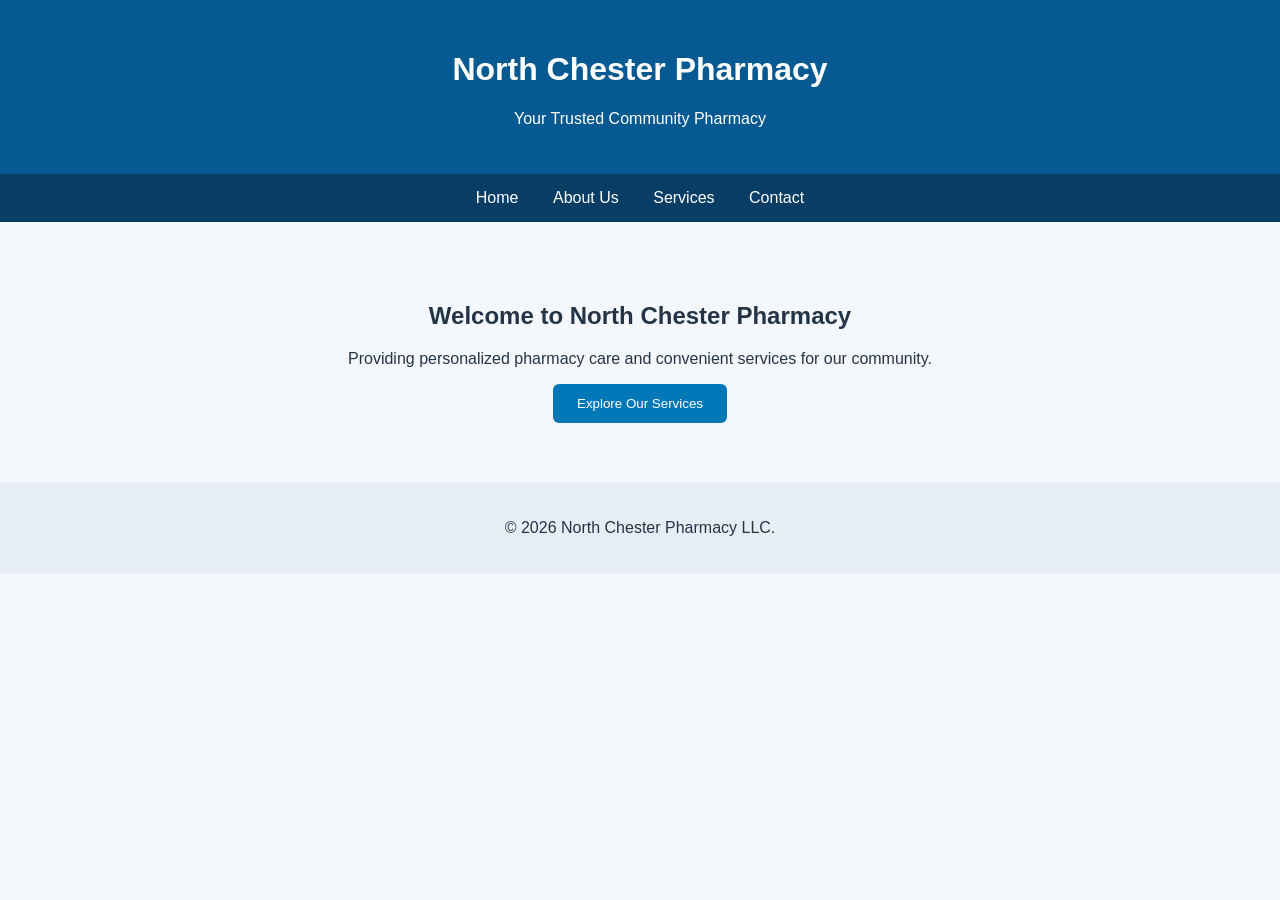
==== index.html @ 71012e77 "Initial website set up for North Chester Pharmacy LLC" ====
<!DOCTYPE html>
<html lang="en">
<head>
    <meta charset="UTF-8">
    <meta name="viewport" content="width=device-width, initial-scale=1.0">
    <title>North Chester Pharmacy LLC</title>
    <link rel="stylesheet" href="css/style.css">
</head>
<body>

    <header>
        <h1>North Chester Pharmacy</h1>
        <p>Your Trusted Community Pharmacy</p>
    </header>

    <nav>
        <a href="index.html">Home</a>
        <a href="about.html">About Us</a>
        <a href="services.html">Services</a>
        <a href="contact.html">Contact</a>
    </nav>

    <main>
        <h2>Welcome to North Chester Pharmacy</h2>
        <p>
            Providing personalized pharmacy care
            and convenient services for our community.
        </p>

        <button id="learnMoreBtn">Explore Our Services</button>
    </main>

    <footer>
        <p>&copy; 2026 North Chester Pharmacy LLC.</p>
    </footer>

    <script src="js/script.js"></script>
</body>
</html>
---- css/style.css ----
body {
    margin: 0;
    font-family: Arial, sans-serif;
    background-color: #f4f8fc;
    color: #243447;
}

header {
    background-color: #075a91;
    color: white;
    padding: 30px;
    text-align: center;
}

nav {
    background-color: #083d66;
    padding: 15px;
    text-align: center;
}

nav a {
    color: white;
    margin: 0 15px;
    text-decoration: none;
}

main {
    padding: 60px 20px;
    text-align: center;
}

button {
    padding: 12px 24px;
    background-color: #0077b6;
    color: white;
    border: none;
    border-radius: 6px;
    cursor: pointer;
}

footer {
    text-align: center;
    padding: 20px;
    background-color: #e6eef5;
}
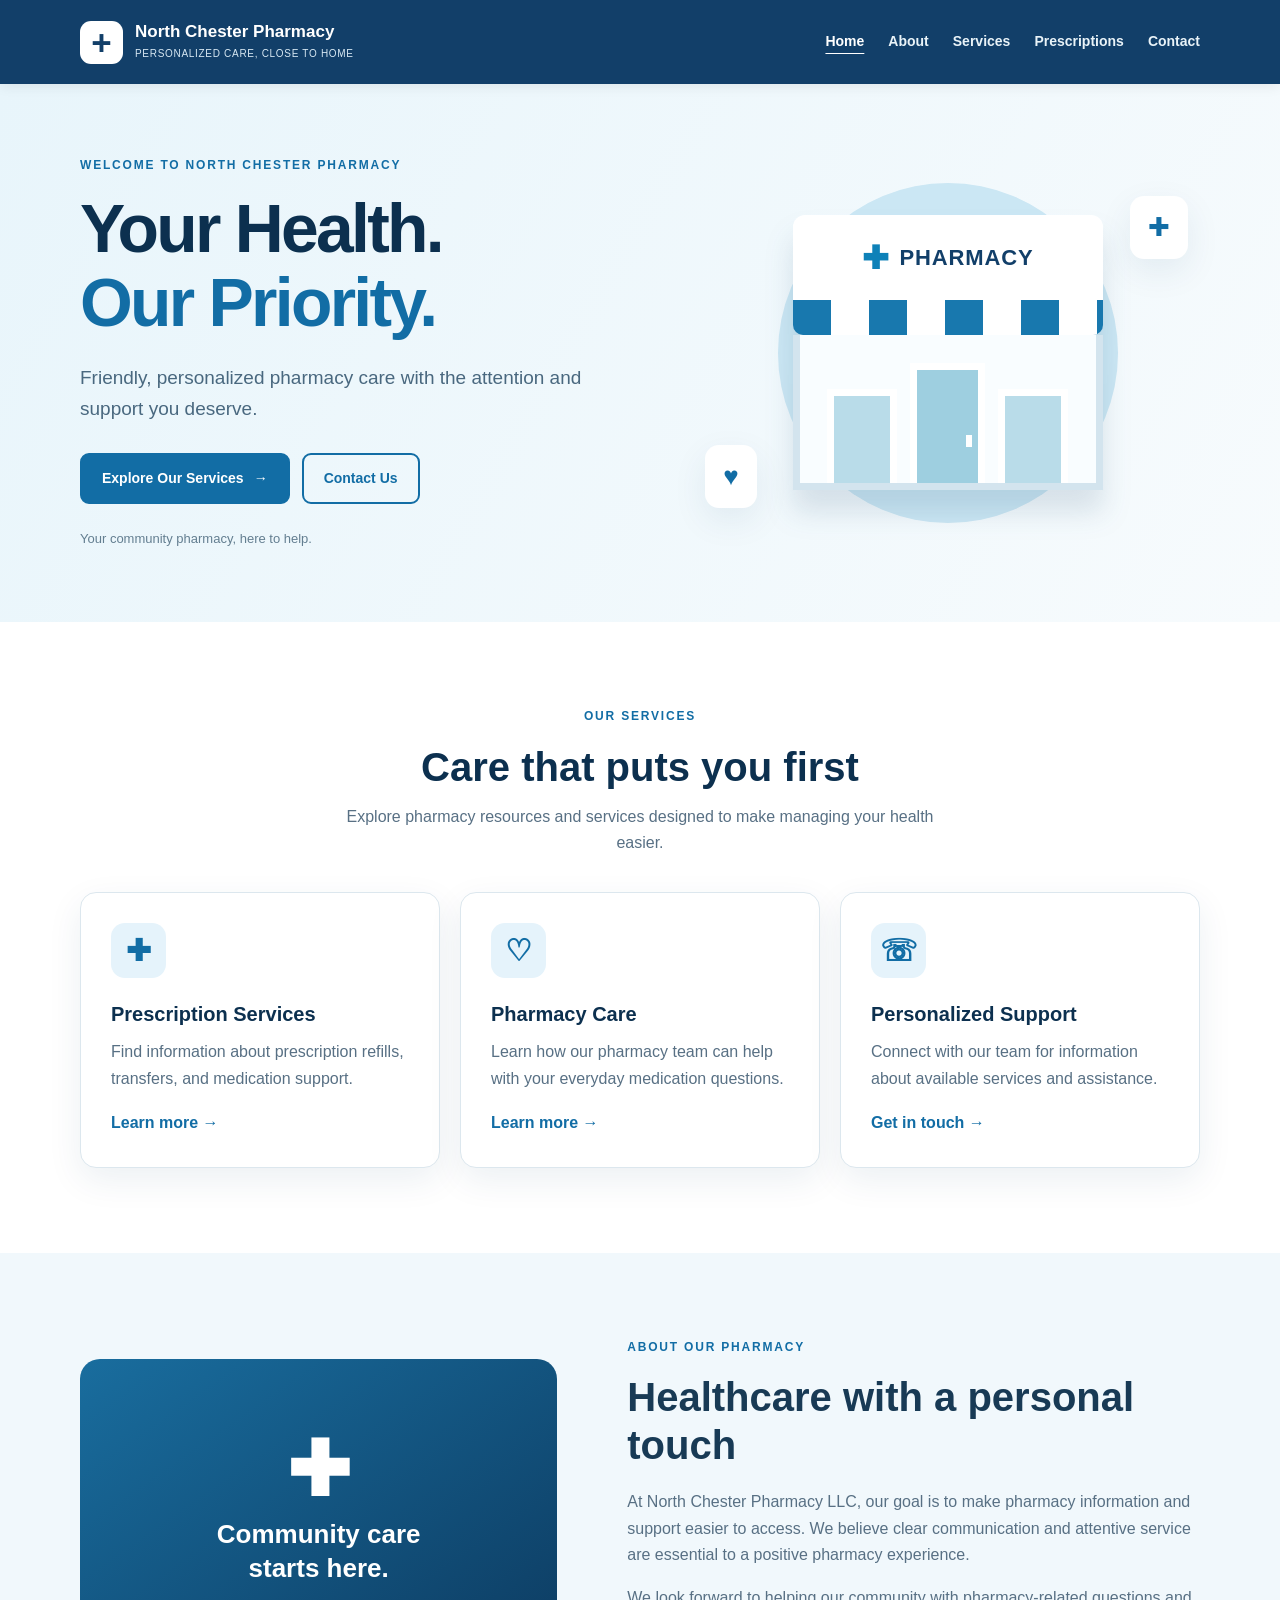
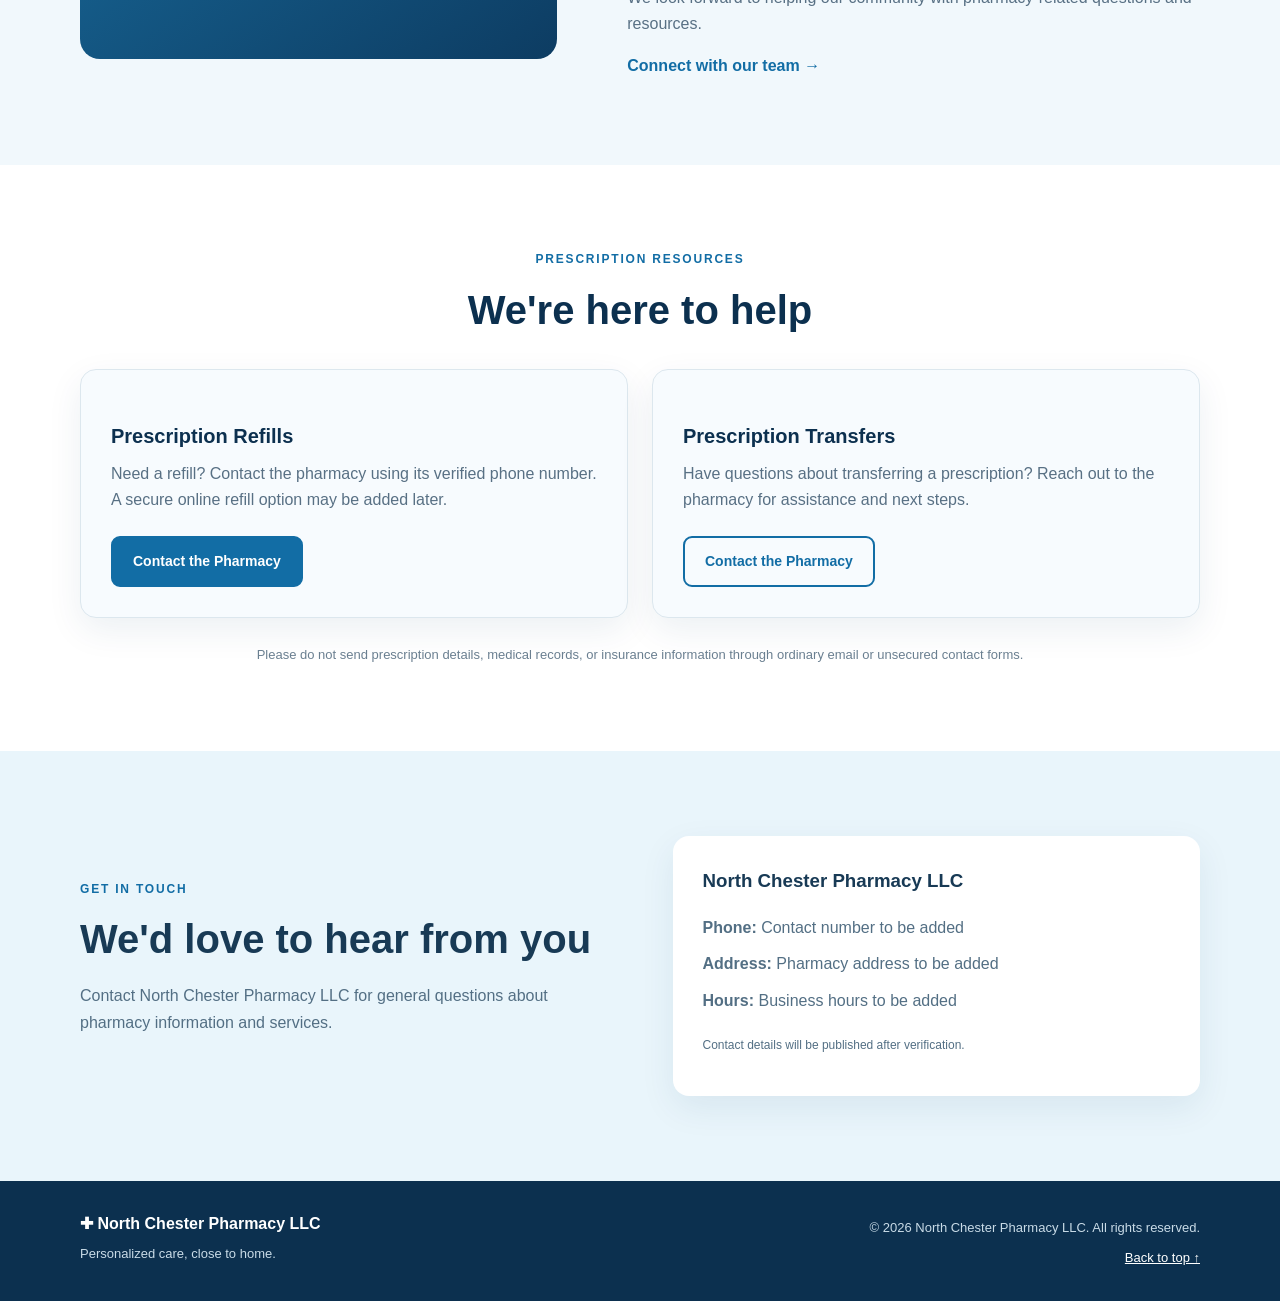
==== commit 980b75fb: "Add About Us page" ====
--- a/index.html
+++ b/index.html
@@ -1,40 +1,100 @@
-
-<!DOCTYPE html>
+<!doctype html>
 <html lang="en">
 <head>
-    <meta charset="UTF-8">
-    <meta name="viewport" content="width=device-width, initial-scale=1.0">
-    <title>North Chester Pharmacy LLC</title>
-    <link rel="stylesheet" href="css/style.css">
+  <meta charset="UTF-8">
+  <meta name="viewport" content="width=device-width, initial-scale=1">
+  <meta name="description" content="Learn about North Chester Pharmacy LLC, pharmacy services, prescription resources, and how to contact our team.">
+  <meta name="theme-color" content="#123f69">
+  <title>North Chester Pharmacy LLC | Community Pharmacy</title>
+  <link rel="stylesheet" href="css/style.css">
+  <script src="js/script.js" defer></script>
 </head>
 <body>
+  <a class="skip-link" href="#main">Skip to main content</a>
+  <header class="site-header">
+    <div class="container header-inner">
+      <a class="brand" href="index.html" aria-label="North Chester Pharmacy home">
+        <span class="brand-mark" aria-hidden="true">+</span>
+        <span><strong>North Chester Pharmacy</strong><small>Personalized care, close to home</small></span>
+      </a>
+      <button class="menu-toggle" type="button" aria-expanded="false" aria-controls="primary-nav" aria-label="Open navigation menu">
+        <span></span><span></span><span></span>
+      </button>
+      <nav class="primary-nav" id="primary-nav" aria-label="Main navigation">
+        <a class="active" aria-current="page" href="index.html">Home</a>
+        <a href="#about">About</a>
+        <a href="#services">Services</a>
+        <a href="#prescriptions">Prescriptions</a>
+        <a href="#contact">Contact</a>
+      </nav>
+    </div>
+  </header>
 
-    <header>
-        <h1>North Chester Pharmacy</h1>
-        <p>Your Trusted Community Pharmacy</p>
-    </header>
+  <main id="main">
+    <section class="hero">
+      <div class="container hero-grid">
+        <div>
+          <p class="eyebrow">WELCOME TO NORTH CHESTER PHARMACY</p>
+          <h1>Your Health.<br><span>Our Priority.</span></h1>
+          <p class="lead">Friendly, personalized pharmacy care with the attention and support you deserve.</p>
+          <div class="actions">
+            <a class="button button-primary" href="#services">Explore Our Services <span aria-hidden="true">→</span></a>
+            <a class="button button-outline" href="#contact">Contact Us</a>
+          </div>
+          <p class="hero-note">Your community pharmacy, here to help.</p>
+        </div>
+        <div class="hero-art" role="img" aria-label="Illustration of a pharmacy storefront with a medical cross">
+          <div class="art-circle"></div>
+          <div class="store">
+            <div class="store-sign"><span aria-hidden="true">✚</span> PHARMACY</div>
+            <div class="store-awning"></div>
+            <div class="store-front"><div class="store-window"></div><div class="store-door"><span class="door-handle"></span></div><div class="store-window"></div></div>
+          </div>
+          <span class="art-pill pill-one" aria-hidden="true">✚</span>
+          <span class="art-pill pill-two" aria-hidden="true">♥</span>
+        </div>
+      </div>
+    </section>
 
-    <nav>
-        <a href="index.html">Home</a>
-        <a href="about.html">About Us</a>
-        <a href="services.html">Services</a>
-        <a href="contact.html">Contact</a>
-    </nav>
+    <section class="section" id="services">
+      <div class="container">
+        <p class="eyebrow center">OUR SERVICES</p>
+        <h2 class="section-heading">Care that puts you first</h2>
+        <p class="section-intro">Explore pharmacy resources and services designed to make managing your health easier.</p>
+        <div class="cards">
+          <article class="service-card"><span class="card-icon" aria-hidden="true">✚</span><h3>Prescription Services</h3><p>Find information about prescription refills, transfers, and medication support.</p><a href="#prescriptions">Learn more <span aria-hidden="true">→</span></a></article>
+          <article class="service-card"><span class="card-icon" aria-hidden="true">♡</span><h3>Pharmacy Care</h3><p>Learn how our pharmacy team can help with your everyday medication questions.</p><a href="#about">Learn more <span aria-hidden="true">→</span></a></article>
+          <article class="service-card"><span class="card-icon" aria-hidden="true">☏</span><h3>Personalized Support</h3><p>Connect with our team for information about available services and assistance.</p><a href="#contact">Get in touch <span aria-hidden="true">→</span></a></article>
+        </div>
+      </div>
+    </section>
 
-    <main>
-        <h2>Welcome to North Chester Pharmacy</h2>
-        <p>
-            Providing personalized pharmacy care
-            and convenient services for our community.
-        </p>
+    <section class="section section-soft" id="about">
+      <div class="container split">
+        <div class="about-graphic" aria-hidden="true"><span>✚</span><div>Community care<br>starts here.</div></div>
+        <div><p class="eyebrow">ABOUT OUR PHARMACY</p><h2>Healthcare with a personal touch</h2><p>At North Chester Pharmacy LLC, our goal is to make pharmacy information and support easier to access. We believe clear communication and attentive service are essential to a positive pharmacy experience.</p><p>We look forward to helping our community with pharmacy-related questions and resources.</p><a class="text-link" href="#contact">Connect with our team →</a></div>
+      </div>
+    </section>
 
-        <button id="learnMoreBtn">Explore Our Services</button>
-    </main>
+    <section class="section" id="prescriptions">
+      <div class="container">
+        <p class="eyebrow center">PRESCRIPTION RESOURCES</p><h2 class="section-heading">We're here to help</h2>
+        <div class="resource-grid">
+          <article class="resource-card"><h3>Prescription Refills</h3><p>Need a refill? Contact the pharmacy using its verified phone number. A secure online refill option may be added later.</p><a class="button button-primary" href="#contact">Contact the Pharmacy</a></article>
+          <article class="resource-card"><h3>Prescription Transfers</h3><p>Have questions about transferring a prescription? Reach out to the pharmacy for assistance and next steps.</p><a class="button button-outline" href="#contact">Contact the Pharmacy</a></article>
+        </div>
+        <p class="privacy-note">Please do not send prescription details, medical records, or insurance information through ordinary email or unsecured contact forms.</p>
+      </div>
+    </section>
 
-    <footer>
-        <p>&copy; 2026 North Chester Pharmacy LLC.</p>
-    </footer>
+    <section class="section section-contact" id="contact">
+      <div class="container contact-grid">
+        <div><p class="eyebrow">GET IN TOUCH</p><h2>We'd love to hear from you</h2><p>Contact North Chester Pharmacy LLC for general questions about pharmacy information and services.</p></div>
+        <div class="contact-panel"><h3>North Chester Pharmacy LLC</h3><p><strong>Phone:</strong> Contact number to be added</p><p><strong>Address:</strong> Pharmacy address to be added</p><p><strong>Hours:</strong> Business hours to be added</p><p class="contact-note">Contact details will be published after verification.</p></div>
+      </div>
+    </section>
+  </main>
 
-    <script src="js/script.js"></script>
+  <footer class="site-footer"><div class="container footer-inner"><div><strong>✚ North Chester Pharmacy LLC</strong><p>Personalized care, close to home.</p></div><div><p>© <span id="year">2026</span> North Chester Pharmacy LLC. All rights reserved.</p><a href="#main">Back to top ↑</a></div></div></footer>
 </body>
 </html>
--- a/css/style.css
+++ b/css/style.css
@@ -1,46 +1,47 @@
+:root{--navy:#123f69;--navy-dark:#0c304f;--blue:#126da5;--sky:#eaf5fb;--ink:#183a55;--muted:#587084;--white:#fff;--line:#dce7ee;--shadow:0 12px 35px rgba(19,63,105,.08)}
+*{box-sizing:border-box}html{scroll-behavior:smooth;scroll-padding-top:90px}body{margin:0;font-family:Arial,Helvetica,sans-serif;color:var(--ink);line-height:1.65;background:#fff}a{color:inherit}button{font:inherit}a:focus-visible,button:focus-visible{outline:3px solid #e8a52a;outline-offset:4px}.container{width:min(1120px,calc(100% - 40px));margin:auto}.skip-link{position:absolute;left:12px;top:-70px;background:#fff;color:#123f69;padding:10px;z-index:100}.skip-link:focus{top:10px}.site-header{background:var(--navy);color:#fff;position:sticky;top:0;z-index:20;box-shadow:0 3px 12px #0001}.header-inner{display:flex;align-items:center;justify-content:space-between;min-height:84px;gap:22px}.brand{display:flex;gap:12px;align-items:center;text-decoration:none}.brand-mark{display:grid;place-items:center;width:43px;height:43px;background:#fff;color:var(--navy);border-radius:11px;font-size:35px;font-weight:bold;line-height:1}.brand strong{display:block;font-size:17px;line-height:1.25}.brand small{display:block;font-size:10px;letter-spacing:.07em;color:#d7e8f3;text-transform:uppercase;margin-top:4px}.primary-nav{display:flex;align-items:center;gap:24px}.primary-nav a{font-size:14px;text-decoration:none;color:#e9f3f8;font-weight:600}.primary-nav a:hover,.primary-nav a.active{color:#fff;text-decoration:underline;text-underline-offset:7px}.menu-toggle{display:none}.hero{background:linear-gradient(120deg,#e8f5fb,#f7fbfd);overflow:hidden}.hero-grid{min-height:510px;display:grid;grid-template-columns:1.1fr 1fr;gap:60px;align-items:center;padding:72px 0}.eyebrow{font-size:12px;letter-spacing:.15em;color:var(--blue);font-weight:800;margin:0 0 16px}.hero h1{font-size:clamp(42px,5.3vw,70px);line-height:1.09;letter-spacing:-.04em;margin:0 0 22px;color:var(--navy-dark)}.hero h1 span{color:var(--blue)}.lead{font-size:19px;max-width:510px;color:#49687f;margin:0 0 29px}.actions{display:flex;flex-wrap:wrap;gap:12px}.button{display:inline-flex;justify-content:center;align-items:center;gap:10px;border-radius:9px;padding:12px 20px;text-decoration:none;font-weight:700;font-size:14px;transition:transform .2s,background .2s;border:2px solid var(--blue)}.button:hover{transform:translateY(-2px)}.button-primary{background:var(--blue);color:#fff}.button-primary:hover{background:#075681}.button-outline{background:transparent;color:var(--blue)}.button-outline:hover{background:#e5f1f9}.hero-note{font-size:13px;color:#637e90;margin:24px 0 0}.hero-art{height:350px;position:relative;display:grid;place-items:center}.art-circle{position:absolute;width:340px;height:340px;border-radius:50%;background:#cbe7f4}.store{position:relative;width:310px;filter:drop-shadow(0 22px 14px #15466b22);z-index:1}.store-sign{height:85px;border-radius:12px 12px 0 0;background:#fff;display:flex;justify-content:center;align-items:center;gap:10px;color:var(--navy);font-size:22px;font-weight:800;letter-spacing:.04em}.store-sign span{color:#0e81b8;font-size:32px}.store-awning{height:35px;background:repeating-linear-gradient(90deg,#1878ae 0 38px,#fff 38px 76px);border-radius:0 0 10px 10px}.store-front{height:155px;background:#f9fdff;display:flex;align-items:end;justify-content:space-evenly;padding:20px 14px 0;border:7px solid #d3e4ee;border-top:0}.store-window{width:70px;height:94px;background:#b9dce9;border:7px solid #fff;border-bottom:0}.store-door{width:75px;height:120px;background:#9ecfe0;border:7px solid #fff;border-bottom:0;position:relative}.door-handle{position:absolute;right:6px;top:65px;width:6px;height:12px;background:#fff}.art-pill{position:absolute;z-index:2;background:#fff;border-radius:14px;padding:10px 18px;box-shadow:var(--shadow);color:var(--blue);font-size:26px}.pill-one{top:18px;right:12px}.pill-two{bottom:20px;left:10px}.section{padding:85px 0}.center{text-align:center}.section-heading{text-align:center;font-size:clamp(29px,4vw,40px);line-height:1.2;margin:0 0 13px;color:var(--navy-dark)}.section-intro{max-width:610px;text-align:center;margin:0 auto 36px;color:var(--muted)}.cards{display:grid;grid-template-columns:repeat(3,1fr);gap:20px}.service-card,.resource-card{border:1px solid var(--line);border-radius:16px;padding:30px;background:#fff;box-shadow:var(--shadow)}.card-icon{display:grid;place-items:center;width:55px;height:55px;border-radius:14px;background:#e5f3fb;color:var(--blue);font-size:30px;font-weight:700}.service-card h3,.resource-card h3{margin:20px 0 8px;font-size:20px;color:var(--navy-dark)}.service-card p,.resource-card p{color:var(--muted);margin:0 0 18px}.service-card a,.text-link{color:var(--blue);font-weight:700;text-decoration:none}.service-card a:hover,.text-link:hover{text-decoration:underline}.section-soft{background:#f1f8fc}.split{display:grid;grid-template-columns:1fr 1.2fr;gap:70px;align-items:center}.split h2,.section-contact h2{font-size:clamp(29px,4vw,40px);line-height:1.2;margin:0 0 20px}.split p:not(.eyebrow){color:var(--muted)}.about-graphic{min-height:300px;background:linear-gradient(145deg,#196d9e,#0d3c62);border-radius:20px;color:#fff;display:flex;flex-direction:column;align-items:center;justify-content:center;text-align:center;gap:10px;font-size:26px;font-weight:700;line-height:1.3}.about-graphic span{font-size:76px;line-height:1}.resource-grid{display:grid;grid-template-columns:1fr 1fr;gap:24px;margin-top:35px}.resource-card{background:#f7fbfe}.resource-card .button{margin-top:5px}.privacy-note{text-align:center;color:#6a7f90;font-size:13px;margin:26px auto 0;max-width:780px}.section-contact{background:#e9f5fb}.contact-grid{display:grid;grid-template-columns:1fr 1fr;gap:65px;align-items:center}.section-contact p:not(.eyebrow){color:#536f84}.contact-panel{background:#fff;border-radius:16px;padding:30px;box-shadow:var(--shadow)}.contact-panel h3{margin:0 0 18px}.contact-panel p{margin:10px 0}.contact-panel .contact-note{font-size:12px;margin-top:22px}.site-footer{background:var(--navy-dark);color:#fff;padding:30px 0}.footer-inner{display:flex;justify-content:space-between;gap:20px}.footer-inner p{font-size:13px;color:#c9dbe7;margin:6px 0}.footer-inner a{color:#fff;font-size:13px}.footer-inner>div:last-child{text-align:right}
+@media(max-width:800px){.header-inner{min-height:74px}.menu-toggle{display:flex;width:42px;height:42px;border:1px solid #8baabd;background:transparent;border-radius:8px;flex-direction:column;justify-content:center;align-items:center;gap:5px;cursor:pointer}.menu-toggle span{width:20px;height:2px;background:#fff}.primary-nav{display:none;position:absolute;top:74px;left:0;right:0;background:var(--navy);padding:18px 22px 25px;flex-direction:column;align-items:stretch;gap:15px;border-top:1px solid #ffffff30}.primary-nav.open{display:flex}.hero-grid{grid-template-columns:1fr;gap:18px;padding:60px 0 35px}.hero-art{height:315px}.cards{grid-template-columns:1fr}.split,.contact-grid{grid-template-columns:1fr;gap:30px}.resource-grid{grid-template-columns:1fr}.section{padding:65px 0}}@media(max-width:480px){.container{width:min(100% - 30px,1120px)}.brand strong{font-size:14px}.brand small{font-size:8px}.brand-mark{width:37px;height:37px;font-size:28px}.hero h1{font-size:43px}.lead{font-size:17px}.actions .button{width:100%}.hero-art{transform:scale(.85);margin:-15px 0}.footer-inner{flex-direction:column}.footer-inner>div:last-child{text-align:left}.service-card,.resource-card{padding:24px}}@media(prefers-reduced-motion:reduce){html{scroll-behavior:auto}.button{transition:none}}
 
-body {
-    margin: 0;
-    font-family: Arial, sans-serif;
-    background-color: #f4f8fc;
-    color: #243447;
-}
 
-header {
-    background-color: #075a91;
+/* About Us Page */
+
+.about-hero {
+    background: linear-gradient(135deg, #123f69, #1679b4);
     color: white;
-    padding: 30px;
+    padding: 80px 20px;
     text-align: center;
 }
 
-nav {
-    background-color: #083d66;
-    padding: 15px;
-    text-align: center;
+.about-hero h1 {
+    font-size: clamp(2rem, 5vw, 3rem);
+    margin-bottom: 20px;
 }
 
-nav a {
-    color: white;
-    margin: 0 15px;
-    text-decoration: none;
+.about-hero p {
+    font-size: 1.1rem;
+    max-width: 650px;
+    margin: 0 auto;
+    line-height: 1.7;
 }
 
-main {
-    padding: 60px 20px;
-    text-align: center;
+.about-content {
+    padding: 70px 20px;
+    background-color: #ffffff;
 }
 
-button {
-    padding: 12px 24px;
-    background-color: #0077b6;
-    color: white;
-    border: none;
-    border-radius: 6px;
-    cursor: pointer;
+.about-content .container {
+    max-width: 1000px;
+    margin: 0 auto;
 }
 
-footer {
-    text-align: center;
-    padding: 20px;
-    background-color: #e6eef5;
+.about-content h2 {
+    color: #123f69;
+    margin-top: 35px;
+    margin-bottom: 15px;
 }
+
+.about-content p {
+    color: #44576a;
+    line-height: 1.8;
+    margin-bottom: 25px;
+}
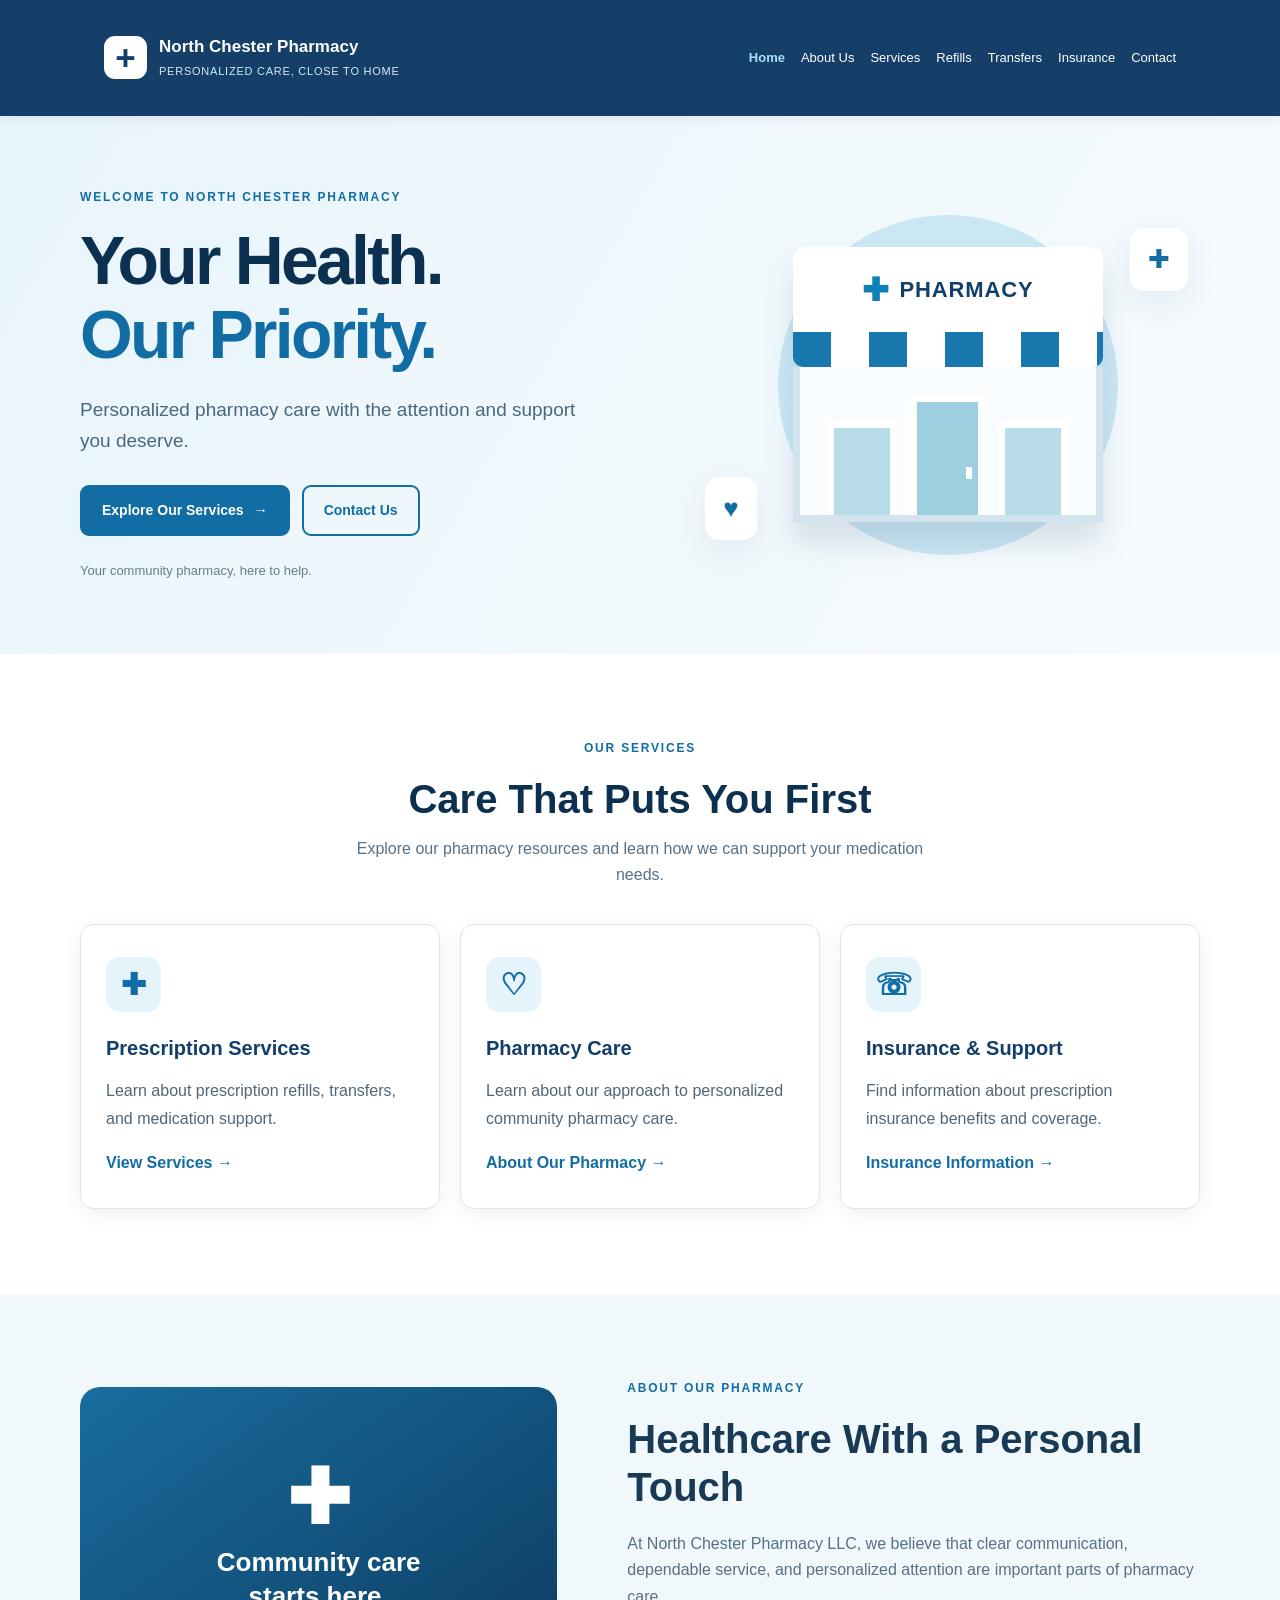
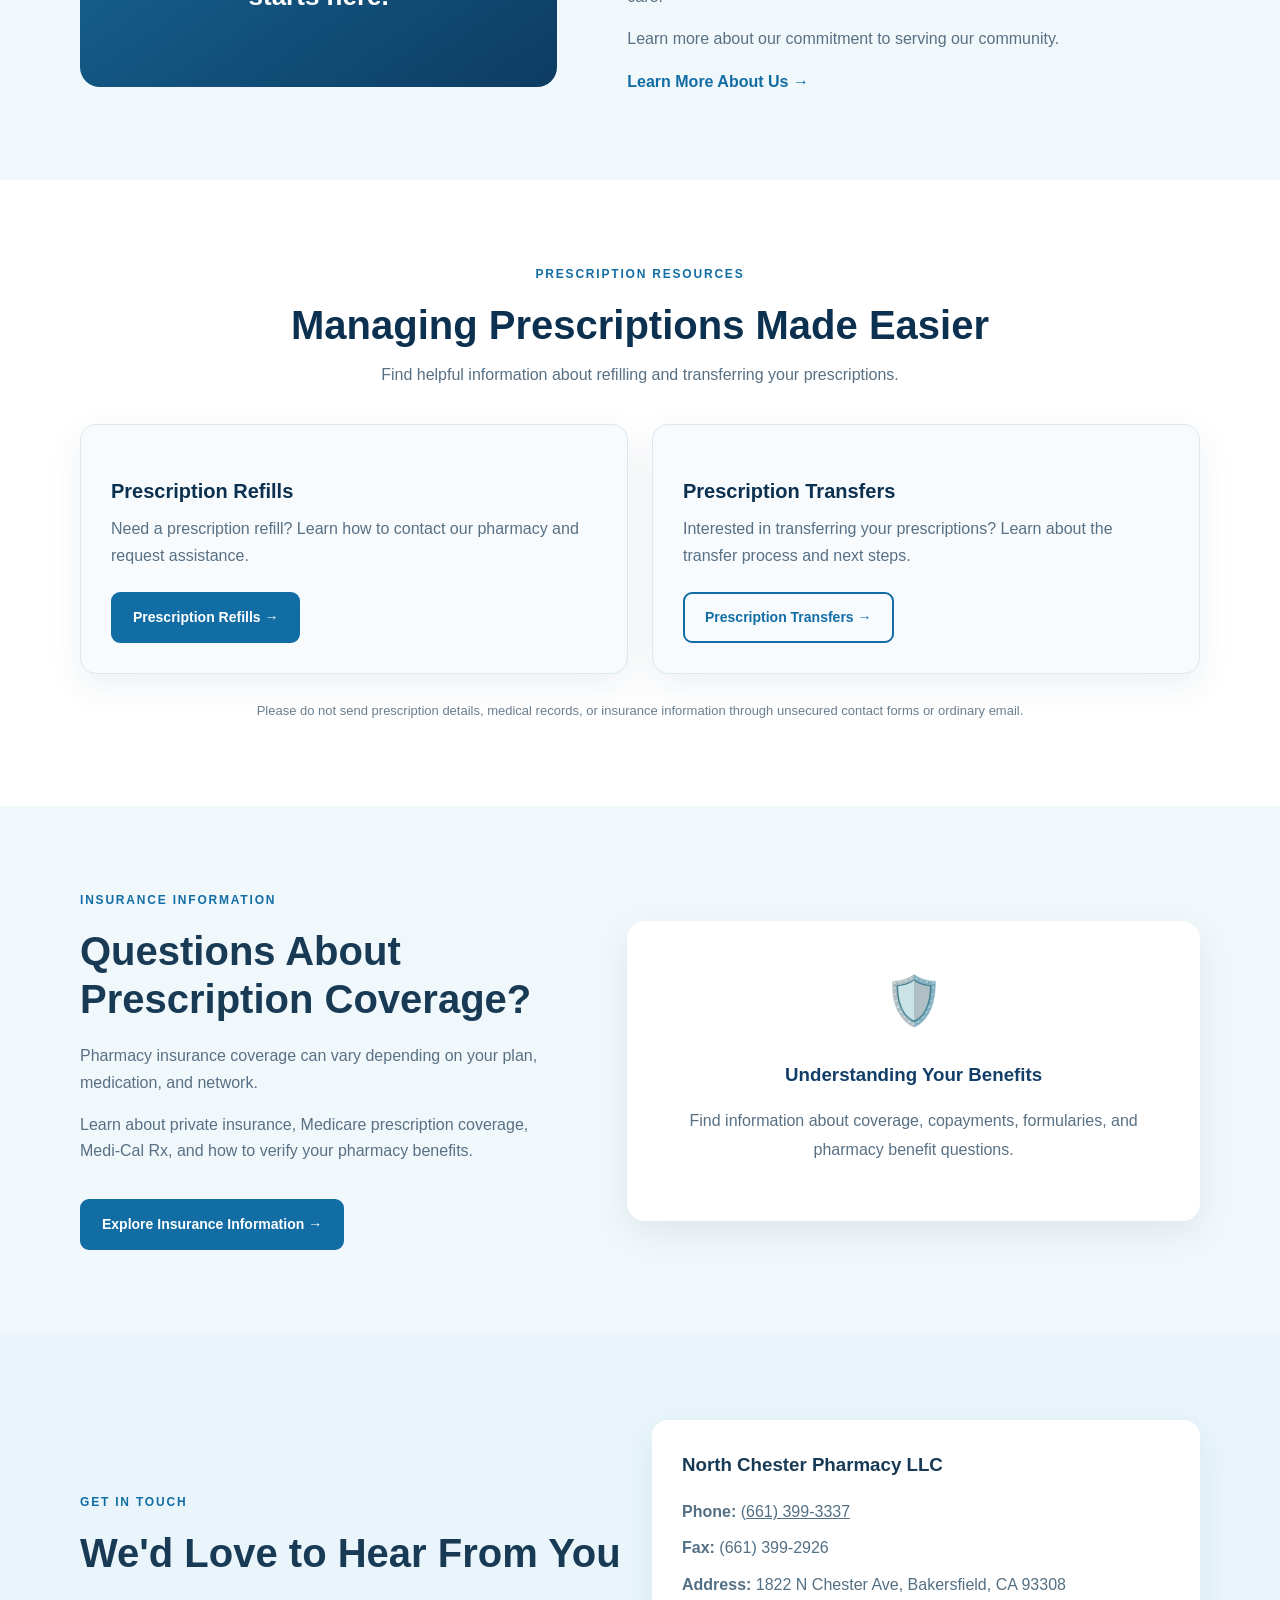
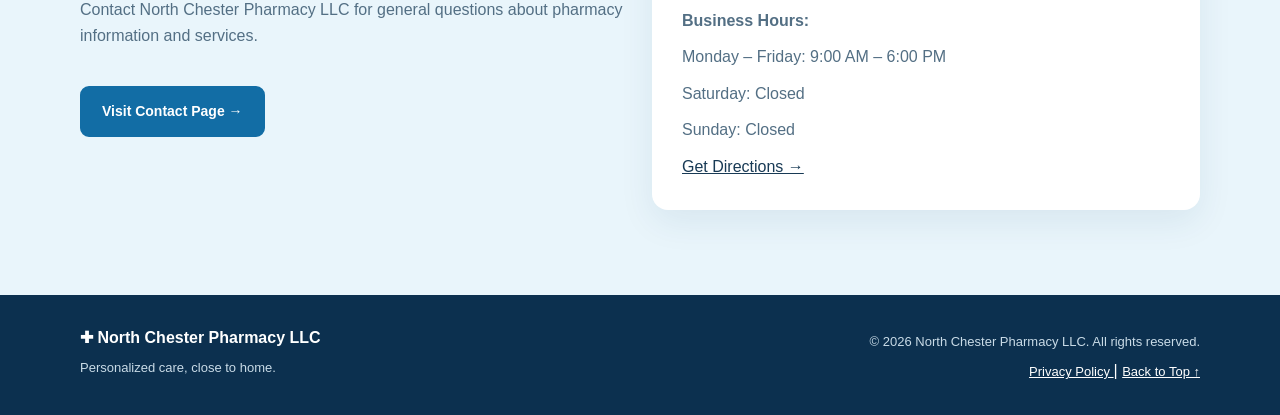
==== commit 50791f86: "Update all pharmacy website pages with consistent design" ====
--- a/index.html
+++ b/index.html
@@ -1,100 +1,531 @@
-<!doctype html>
+
+<!DOCTYPE html>
 <html lang="en">
+
 <head>
-  <meta charset="UTF-8">
-  <meta name="viewport" content="width=device-width, initial-scale=1">
-  <meta name="description" content="Learn about North Chester Pharmacy LLC, pharmacy services, prescription resources, and how to contact our team.">
-  <meta name="theme-color" content="#123f69">
-  <title>North Chester Pharmacy LLC | Community Pharmacy</title>
-  <link rel="stylesheet" href="css/style.css">
-  <script src="js/script.js" defer></script>
+    <meta charset="UTF-8">
+
+    <meta name="viewport"
+          content="width=device-width, initial-scale=1.0">
+
+    <meta name="description"
+          content="North Chester Pharmacy LLC in Bakersfield, California provides personalized community pharmacy care, prescription resources, and medication support.">
+
+    <meta name="theme-color" content="#123f69">
+
+    <title>North Chester Pharmacy LLC | Community Pharmacy</title>
+
+    <link rel="stylesheet" href="css/style.css">
+
+    <script src="js/script.js" defer></script>
 </head>
+
 <body>
-  <a class="skip-link" href="#main">Skip to main content</a>
-  <header class="site-header">
-    <div class="container header-inner">
-      <a class="brand" href="index.html" aria-label="North Chester Pharmacy home">
-        <span class="brand-mark" aria-hidden="true">+</span>
-        <span><strong>North Chester Pharmacy</strong><small>Personalized care, close to home</small></span>
-      </a>
-      <button class="menu-toggle" type="button" aria-expanded="false" aria-controls="primary-nav" aria-label="Open navigation menu">
-        <span></span><span></span><span></span>
-      </button>
-      <nav class="primary-nav" id="primary-nav" aria-label="Main navigation">
-        <a class="active" aria-current="page" href="index.html">Home</a>
-        <a href="#about">About</a>
-        <a href="#services">Services</a>
-        <a href="#prescriptions">Prescriptions</a>
-        <a href="#contact">Contact</a>
-      </nav>
-    </div>
-  </header>
-
-  <main id="main">
-    <section class="hero">
-      <div class="container hero-grid">
-        <div>
-          <p class="eyebrow">WELCOME TO NORTH CHESTER PHARMACY</p>
-          <h1>Your Health.<br><span>Our Priority.</span></h1>
-          <p class="lead">Friendly, personalized pharmacy care with the attention and support you deserve.</p>
-          <div class="actions">
-            <a class="button button-primary" href="#services">Explore Our Services <span aria-hidden="true">→</span></a>
-            <a class="button button-outline" href="#contact">Contact Us</a>
-          </div>
-          <p class="hero-note">Your community pharmacy, here to help.</p>
+
+    <a class="skip-link" href="#main">
+        Skip to main content
+    </a>
+
+    <!-- HEADER -->
+    <header class="site-header">
+        <div class="container header-inner">
+
+            <a class="brand"
+               href="index.html"
+               aria-label="North Chester Pharmacy home">
+
+                <span class="brand-mark"
+                      aria-hidden="true">+</span>
+
+                <span>
+                    <strong>North Chester Pharmacy</strong>
+                    <small>Personalized care, close to home</small>
+                </span>
+
+            </a>
+
+            <button class="menu-toggle"
+                    type="button"
+                    aria-expanded="false"
+                    aria-controls="primary-nav"
+                    aria-label="Open navigation menu">
+
+                <span></span>
+                <span></span>
+                <span></span>
+
+            </button>
+
+            <nav class="main-nav"
+                 id="primary-nav"
+                 aria-label="Main navigation">
+
+                <a href="index.html" aria-current="page">Home</a>
+                <a href="about.html">About Us</a>
+                <a href="services.html">Services</a>
+                <a href="refills.html">Refills</a>
+                <a href="transfers.html">Transfers</a>
+                <a href="insurance.html">Insurance</a>
+                <a href="contact.html">Contact</a>
+
+            </nav>
+
         </div>
-        <div class="hero-art" role="img" aria-label="Illustration of a pharmacy storefront with a medical cross">
-          <div class="art-circle"></div>
-          <div class="store">
-            <div class="store-sign"><span aria-hidden="true">✚</span> PHARMACY</div>
-            <div class="store-awning"></div>
-            <div class="store-front"><div class="store-window"></div><div class="store-door"><span class="door-handle"></span></div><div class="store-window"></div></div>
-          </div>
-          <span class="art-pill pill-one" aria-hidden="true">✚</span>
-          <span class="art-pill pill-two" aria-hidden="true">♥</span>
+    </header>
+
+    <!-- MAIN CONTENT -->
+    <main id="main">
+
+        <!-- HERO SECTION -->
+        <section class="hero">
+            <div class="container hero-grid">
+
+                <div>
+
+                    <p class="eyebrow">
+                        WELCOME TO NORTH CHESTER PHARMACY
+                    </p>
+
+                    <h1>
+                        Your Health.<br>
+                        <span>Our Priority.</span>
+                    </h1>
+
+                    <p class="lead">
+                        Personalized pharmacy care with the
+                        attention and support you deserve.
+                    </p>
+
+                    <div class="actions">
+
+                        <a class="button button-primary"
+                           href="services.html">
+                            Explore Our Services
+                            <span aria-hidden="true">→</span>
+                        </a>
+
+                        <a class="button button-outline"
+                           href="contact.html">
+                            Contact Us
+                        </a>
+
+                    </div>
+
+                    <p class="hero-note">
+                        Your community pharmacy, here to help.
+                    </p>
+
+                </div>
+
+                <!-- PHARMACY STOREFRONT ILLUSTRATION -->
+                <div class="hero-art"
+                     role="img"
+                     aria-label="Illustration of a pharmacy storefront with a medical cross">
+
+                    <div class="art-circle"></div>
+
+                    <div class="store">
+
+                        <div class="store-sign">
+                            <span aria-hidden="true">✚</span>
+                            PHARMACY
+                        </div>
+
+                        <div class="store-awning"></div>
+
+                        <div class="store-front">
+
+                            <div class="store-window"></div>
+
+                            <div class="store-door">
+                                <span class="door-handle"></span>
+                            </div>
+
+                            <div class="store-window"></div>
+
+                        </div>
+                    </div>
+
+                    <span class="art-pill pill-one"
+                          aria-hidden="true">✚</span>
+
+                    <span class="art-pill pill-two"
+                          aria-hidden="true">♥</span>
+
+                </div>
+
+            </div>
+        </section>
+
+        <!-- SERVICES SECTION -->
+        <section class="section" id="services">
+            <div class="container">
+
+                <p class="eyebrow center">
+                    OUR SERVICES
+                </p>
+
+                <h2 class="section-heading">
+                    Care That Puts You First
+                </h2>
+
+                <p class="section-intro">
+                    Explore our pharmacy resources and learn
+                    how we can support your medication needs.
+                </p>
+
+                <div class="cards">
+
+                    <!-- PRESCRIPTION SERVICES -->
+                    <article class="service-card">
+
+                        <span class="card-icon"
+                              aria-hidden="true">✚</span>
+
+                        <h3>Prescription Services</h3>
+
+                        <p>
+                            Learn about prescription refills,
+                            transfers, and medication support.
+                        </p>
+
+                        <a href="services.html">
+                            View Services →
+                        </a>
+
+                    </article>
+
+                    <!-- PHARMACY CARE -->
+                    <article class="service-card">
+
+                        <span class="card-icon"
+                              aria-hidden="true">♡</span>
+
+                        <h3>Pharmacy Care</h3>
+
+                        <p>
+                            Learn about our approach to
+                            personalized community pharmacy care.
+                        </p>
+
+                        <a href="about.html">
+                            About Our Pharmacy →
+                        </a>
+
+                    </article>
+
+                    <!-- INSURANCE -->
+                    <article class="service-card">
+
+                        <span class="card-icon"
+                              aria-hidden="true">☏</span>
+
+                        <h3>Insurance &amp; Support</h3>
+
+                        <p>
+                            Find information about prescription
+                            insurance benefits and coverage.
+                        </p>
+
+                        <a href="insurance.html">
+                            Insurance Information →
+                        </a>
+
+                    </article>
+
+                </div>
+
+            </div>
+        </section>
+
+        <!-- ABOUT SECTION -->
+        <section class="section section-soft" id="about">
+            <div class="container split">
+
+                <div class="about-graphic"
+                     aria-hidden="true">
+
+                    <span>✚</span>
+
+                    <div>
+                        Community care<br>
+                        starts here.
+                    </div>
+
+                </div>
+
+                <div>
+
+                    <p class="eyebrow">
+                        ABOUT OUR PHARMACY
+                    </p>
+
+                    <h2>
+                        Healthcare With a Personal Touch
+                    </h2>
+
+                    <p>
+                        At North Chester Pharmacy LLC, we believe
+                        that clear communication, dependable
+                        service, and personalized attention
+                        are important parts of pharmacy care.
+                    </p>
+
+                    <p>
+                        Learn more about our commitment to
+                        serving our community.
+                    </p>
+
+                    <a class="text-link" href="about.html">
+                        Learn More About Us →
+                    </a>
+
+                </div>
+
+            </div>
+        </section>
+
+        <!-- PRESCRIPTION RESOURCES -->
+        <section class="section" id="prescriptions">
+            <div class="container">
+
+                <p class="eyebrow center">
+                    PRESCRIPTION RESOURCES
+                </p>
+
+                <h2 class="section-heading">
+                    Managing Prescriptions Made Easier
+                </h2>
+
+                <p class="section-intro">
+                    Find helpful information about refilling
+                    and transferring your prescriptions.
+                </p>
+
+                <div class="resource-grid">
+
+                    <!-- REFILLS -->
+                    <article class="resource-card">
+
+                        <h3>Prescription Refills</h3>
+
+                        <p>
+                            Need a prescription refill?
+                            Learn how to contact our pharmacy
+                            and request assistance.
+                        </p>
+
+                        <a class="button button-primary"
+                           href="refills.html">
+                            Prescription Refills →
+                        </a>
+
+                    </article>
+
+                    <!-- TRANSFERS -->
+                    <article class="resource-card">
+
+                        <h3>Prescription Transfers</h3>
+
+                        <p>
+                            Interested in transferring your
+                            prescriptions? Learn about the
+                            transfer process and next steps.
+                        </p>
+
+                        <a class="button button-outline"
+                           href="transfers.html">
+                            Prescription Transfers →
+                        </a>
+
+                    </article>
+
+                </div>
+
+                <p class="privacy-note">
+                    Please do not send prescription details,
+                    medical records, or insurance information
+                    through unsecured contact forms or
+                    ordinary email.
+                </p>
+
+            </div>
+        </section>
+
+        <!-- INSURANCE SECTION -->
+        <section class="section section-soft"
+                 id="insurance-highlight">
+
+            <div class="container split">
+
+                <div>
+
+                    <p class="eyebrow">
+                        INSURANCE INFORMATION
+                    </p>
+
+                    <h2>
+                        Questions About Prescription Coverage?
+                    </h2>
+
+                    <p>
+                        Pharmacy insurance coverage can vary
+                        depending on your plan, medication,
+                        and network.
+                    </p>
+
+                    <p>
+                        Learn about private insurance,
+                        Medicare prescription coverage,
+                        Medi-Cal Rx, and how to verify
+                        your pharmacy benefits.
+                    </p>
+
+                    <a class="button button-primary"
+                       href="insurance.html">
+                        Explore Insurance Information →
+                    </a>
+
+                </div>
+
+                <div class="insurance-home-card">
+
+                    <span class="insurance-home-icon"
+                          aria-hidden="true">🛡️</span>
+
+                    <h3>
+                        Understanding Your Benefits
+                    </h3>
+
+                    <p>
+                        Find information about coverage,
+                        copayments, formularies, and
+                        pharmacy benefit questions.
+                    </p>
+
+                </div>
+
+            </div>
+        </section>
+
+        <!-- CONTACT SECTION -->
+        <section class="section section-contact"
+                 id="contact">
+
+            <div class="container contact-grid">
+
+                <div>
+
+                    <p class="eyebrow">
+                        GET IN TOUCH
+                    </p>
+
+                    <h2>
+                        We'd Love to Hear From You
+                    </h2>
+
+                    <p>
+                        Contact North Chester Pharmacy LLC
+                        for general questions about pharmacy
+                        information and services.
+                    </p>
+
+                    <a class="button button-primary"
+                       href="contact.html">
+                        Visit Contact Page →
+                    </a>
+
+                </div>
+
+                <div class="contact-panel">
+
+                    <h3>
+                        North Chester Pharmacy LLC
+                    </h3>
+
+                    <p>
+                        <strong>Phone:</strong>
+                        <a href="tel:+16613993337">
+                            (661) 399-3337
+                        </a>
+                    </p>
+
+                    <p>
+                        <strong>Fax:</strong>
+                        (661) 399-2926
+                    </p>
+
+                    <p>
+                        <strong>Address:</strong>
+                        1822 N Chester Ave,
+                        Bakersfield, CA 93308
+                    </p>
+
+                    <p>
+                        <strong>Business Hours:</strong>
+                    </p>
+
+                    <p>
+                        Monday – Friday: 9:00 AM – 6:00 PM
+                    </p>
+
+                    <p>Saturday: Closed</p>
+                    <p>Sunday: Closed</p>
+
+                    <a
+                        href="https://www.google.com/maps/search/?api=1&amp;query=1822+N+Chester+Ave%2C+Bakersfield%2C+CA+93308"
+                        target="_blank"
+                        rel="noopener noreferrer"
+                        class="contact-directions-link">
+
+                        Get Directions →
+                    </a>
+
+                </div>
+
+            </div>
+        </section>
+
+    </main>
+
+    <!-- FOOTER -->
+    <footer class="site-footer">
+        <div class="container footer-inner">
+
+            <div>
+
+                <strong>
+                    ✚ North Chester Pharmacy LLC
+                </strong>
+
+                <p>
+                    Personalized care, close to home.
+                </p>
+
+            </div>
+
+            <div>
+
+                <p>
+                    &copy; <span id="year">2026</span>
+                    North Chester Pharmacy LLC.
+                    All rights reserved.
+                </p>
+
+                <a href="privacy.html">
+                    Privacy Policy
+                </a>
+
+                <span aria-hidden="true"> | </span>
+
+                <a href="#main">
+                    Back to Top ↑
+                </a>
+
+            </div>
+
         </div>
-      </div>
-    </section>
-
-    <section class="section" id="services">
-      <div class="container">
-        <p class="eyebrow center">OUR SERVICES</p>
-        <h2 class="section-heading">Care that puts you first</h2>
-        <p class="section-intro">Explore pharmacy resources and services designed to make managing your health easier.</p>
-        <div class="cards">
-          <article class="service-card"><span class="card-icon" aria-hidden="true">✚</span><h3>Prescription Services</h3><p>Find information about prescription refills, transfers, and medication support.</p><a href="#prescriptions">Learn more <span aria-hidden="true">→</span></a></article>
-          <article class="service-card"><span class="card-icon" aria-hidden="true">♡</span><h3>Pharmacy Care</h3><p>Learn how our pharmacy team can help with your everyday medication questions.</p><a href="#about">Learn more <span aria-hidden="true">→</span></a></article>
-          <article class="service-card"><span class="card-icon" aria-hidden="true">☏</span><h3>Personalized Support</h3><p>Connect with our team for information about available services and assistance.</p><a href="#contact">Get in touch <span aria-hidden="true">→</span></a></article>
-        </div>
-      </div>
-    </section>
-
-    <section class="section section-soft" id="about">
-      <div class="container split">
-        <div class="about-graphic" aria-hidden="true"><span>✚</span><div>Community care<br>starts here.</div></div>
-        <div><p class="eyebrow">ABOUT OUR PHARMACY</p><h2>Healthcare with a personal touch</h2><p>At North Chester Pharmacy LLC, our goal is to make pharmacy information and support easier to access. We believe clear communication and attentive service are essential to a positive pharmacy experience.</p><p>We look forward to helping our community with pharmacy-related questions and resources.</p><a class="text-link" href="#contact">Connect with our team →</a></div>
-      </div>
-    </section>
-
-    <section class="section" id="prescriptions">
-      <div class="container">
-        <p class="eyebrow center">PRESCRIPTION RESOURCES</p><h2 class="section-heading">We're here to help</h2>
-        <div class="resource-grid">
-          <article class="resource-card"><h3>Prescription Refills</h3><p>Need a refill? Contact the pharmacy using its verified phone number. A secure online refill option may be added later.</p><a class="button button-primary" href="#contact">Contact the Pharmacy</a></article>
-          <article class="resource-card"><h3>Prescription Transfers</h3><p>Have questions about transferring a prescription? Reach out to the pharmacy for assistance and next steps.</p><a class="button button-outline" href="#contact">Contact the Pharmacy</a></article>
-        </div>
-        <p class="privacy-note">Please do not send prescription details, medical records, or insurance information through ordinary email or unsecured contact forms.</p>
-      </div>
-    </section>
-
-    <section class="section section-contact" id="contact">
-      <div class="container contact-grid">
-        <div><p class="eyebrow">GET IN TOUCH</p><h2>We'd love to hear from you</h2><p>Contact North Chester Pharmacy LLC for general questions about pharmacy information and services.</p></div>
-        <div class="contact-panel"><h3>North Chester Pharmacy LLC</h3><p><strong>Phone:</strong> Contact number to be added</p><p><strong>Address:</strong> Pharmacy address to be added</p><p><strong>Hours:</strong> Business hours to be added</p><p class="contact-note">Contact details will be published after verification.</p></div>
-      </div>
-    </section>
-  </main>
-
-  <footer class="site-footer"><div class="container footer-inner"><div><strong>✚ North Chester Pharmacy LLC</strong><p>Personalized care, close to home.</p></div><div><p>© <span id="year">2026</span> North Chester Pharmacy LLC. All rights reserved.</p><a href="#main">Back to top ↑</a></div></div></footer>
+    </footer>
+
 </body>
 </html>
--- a/css/style.css
+++ b/css/style.css
@@ -45,3 +45,1017 @@
     line-height: 1.8;
     margin-bottom: 25px;
 }
+
+
+/* Pharmacy Services Page */
+
+.services-hero {
+    background: linear-gradient(135deg, #123f69, #1679b4);
+    color: white;
+    text-align: center;
+    padding: 80px 20px;
+}
+
+.services-hero h1 {
+    font-size: clamp(2rem, 5vw, 3rem);
+    margin-bottom: 15px;
+}
+
+.services-hero p {
+    font-size: 1.1rem;
+    line-height: 1.7;
+}
+
+.services-section {
+    background: #f4f8fc;
+    padding: 70px 20px;
+}
+
+.services-section .container {
+    max-width: 1150px;
+    margin: 0 auto;
+}
+
+.services-section h2 {
+    text-align: center;
+    color: #123f69;
+    margin-bottom: 40px;
+    font-size: 2rem;
+}
+
+.services-grid {
+    display: grid;
+    grid-template-columns: repeat(3, minmax(0, 1fr));
+    gap: 24px;
+}
+
+.service-card {
+    background: white;
+    border-radius: 14px;
+    padding: 32px 25px;
+    box-shadow: 0 5px 20px rgba(0, 0, 0, 0.06);
+    transition: transform 0.2s ease;
+}
+
+.service-card:hover {
+    transform: translateY(-5px);
+}
+
+.service-icon {
+    font-size: 2.2rem;
+    margin-bottom: 18px;
+}
+
+.service-card h3 {
+    color: #123f69;
+    margin-bottom: 12px;
+}
+
+.service-card p {
+    color: #526577;
+    line-height: 1.7;
+}
+
+.services-cta {
+    background: #123f69;
+    color: white;
+    text-align: center;
+    padding: 65px 20px;
+}
+
+.services-cta p {
+    margin: 15px 0 30px;
+}
+
+.services-button {
+    display: inline-block;
+    background: white;
+    color: #123f69;
+    padding: 14px 26px;
+    border-radius: 8px;
+    text-decoration: none;
+    font-weight: 600;
+}
+
+.services-button:hover {
+    background: #e5f2fa;
+}
+
+@media (max-width: 900px) {
+    .services-grid {
+        grid-template-columns: repeat(2, minmax(0, 1fr));
+    }
+}
+
+@media (max-width: 600px) {
+    .services-grid {
+        grid-template-columns: 1fr;
+    }
+
+    .services-hero {
+        padding: 55px 20px;
+    }
+}
+
+
+/* Prescription Refills Page */
+
+.refills-hero {
+    background: linear-gradient(135deg, #123f69, #1679b4);
+    color: white;
+    padding: 80px 20px;
+    text-align: center;
+}
+
+.refills-hero h1 {
+    font-size: clamp(2rem, 5vw, 3rem);
+    margin-bottom: 15px;
+}
+
+.refills-hero p {
+    font-size: 1.1rem;
+    line-height: 1.7;
+}
+
+.refills-section {
+    background: #f4f8fc;
+    padding: 70px 20px;
+}
+
+.refills-section .container {
+    max-width: 1150px;
+    margin: 0 auto;
+}
+
+.refills-section h2 {
+    color: #123f69;
+    text-align: center;
+    font-size: 2rem;
+    margin-bottom: 15px;
+}
+
+.refills-intro {
+    text-align: center;
+    color: #526577;
+    margin-bottom: 40px;
+}
+
+.refills-grid {
+    display: grid;
+    grid-template-columns: repeat(3, minmax(0, 1fr));
+    gap: 24px;
+}
+
+.refill-card {
+    background: white;
+    padding: 35px 25px;
+    border-radius: 14px;
+    box-shadow: 0 5px 20px rgba(0,0,0,0.06);
+}
+
+.refill-number {
+    color: #1679b4;
+    font-size: 2rem;
+    font-weight: bold;
+    margin-bottom: 20px;
+}
+
+.refill-card h3 {
+    color: #123f69;
+    margin-bottom: 12px;
+}
+
+.refill-card p {
+    color: #526577;
+    line-height: 1.7;
+}
+
+.refills-help {
+    background: #123f69;
+    color: white;
+    text-align: center;
+    padding: 65px 20px;
+}
+
+.refills-help p {
+    margin: 15px 0 30px;
+}
+
+.refills-button {
+    display: inline-block;
+    background: white;
+    color: #123f69;
+    padding: 14px 26px;
+    border-radius: 8px;
+    text-decoration: none;
+    font-weight: 600;
+}
+
+.refills-button:hover {
+    background: #e5f2fa;
+}
+
+@media (max-width: 800px) {
+    .refills-grid {
+        grid-template-columns: 1fr;
+    }
+
+    .refills-hero {
+        padding: 55px 20px;
+    }
+}
+
+
+/* Prescription Transfers Page */
+
+.transfers-hero {
+    background: linear-gradient(135deg, #123f69, #1679b4);
+    color: white;
+    text-align: center;
+    padding: 80px 20px;
+}
+
+.transfers-hero h1 {
+    font-size: clamp(2rem, 5vw, 3rem);
+    margin-bottom: 15px;
+}
+
+.transfers-hero p {
+    max-width: 700px;
+    margin: 0 auto;
+    line-height: 1.7;
+    font-size: 1.1rem;
+}
+
+.transfers-section {
+    padding: 70px 20px;
+    background: #f4f8fc;
+}
+
+.transfers-section .container,
+.transfers-info .container,
+.transfers-cta .container {
+    max-width: 1150px;
+    margin: 0 auto;
+}
+
+.transfers-section h2,
+.transfers-info h2 {
+    color: #123f69;
+    text-align: center;
+    font-size: 2rem;
+    margin-bottom: 18px;
+}
+
+.transfers-intro {
+    text-align: center;
+    color: #526577;
+    margin-bottom: 40px;
+}
+
+.transfers-grid {
+    display: grid;
+    grid-template-columns: repeat(2, minmax(0, 1fr));
+    gap: 24px;
+}
+
+.transfer-card {
+    background: white;
+    padding: 35px 28px;
+    border-radius: 14px;
+    box-shadow: 0 5px 20px rgba(0, 0, 0, 0.06);
+}
+
+.transfer-number {
+    font-size: 2rem;
+    font-weight: bold;
+    color: #1679b4;
+    margin-bottom: 15px;
+}
+
+.transfer-card h3 {
+    color: #123f69;
+    margin-bottom: 12px;
+}
+
+.transfer-card p {
+    color: #526577;
+    line-height: 1.7;
+}
+
+.transfers-info {
+    padding: 65px 20px;
+    background: white;
+}
+
+.transfers-info-box {
+    background: #eaf5fb;
+    padding: 30px;
+    border-left: 4px solid #1679b4;
+    border-radius: 8px;
+    max-width: 800px;
+    margin: 0 auto;
+}
+
+.transfers-info-box p {
+    color: #44576a;
+    line-height: 1.8;
+}
+
+.transfers-cta {
+    background: #123f69;
+    color: white;
+    text-align: center;
+    padding: 65px 20px;
+}
+
+.transfers-cta p {
+    margin: 15px 0 30px;
+}
+
+.transfers-button {
+    display: inline-block;
+    background: white;
+    color: #123f69;
+    padding: 14px 26px;
+    border-radius: 8px;
+    text-decoration: none;
+    font-weight: 600;
+}
+
+.transfers-button:hover {
+    background: #e5f2fa;
+}
+
+@media (max-width: 700px) {
+    .transfers-grid {
+        grid-template-columns: 1fr;
+    }
+
+    .transfers-hero {
+        padding: 55px 20px;
+    }
+}
+
+
+/* Insurance Information Page */
+
+.insurance-hero {
+    background: linear-gradient(135deg, #123f69, #1679b4);
+    color: white;
+    padding: 80px 20px;
+    text-align: center;
+}
+
+.insurance-hero h1 {
+    font-size: clamp(2rem, 5vw, 3rem);
+    margin-bottom: 15px;
+}
+
+.insurance-hero p {
+    font-size: 1.1rem;
+    line-height: 1.7;
+}
+
+.insurance-section {
+    background: #f4f8fc;
+    padding: 70px 20px;
+}
+
+.insurance-section .container,
+.insurance-details .container,
+.insurance-notice .container,
+.insurance-cta .container {
+    max-width: 1150px;
+    margin: 0 auto;
+}
+
+.insurance-section h2,
+.insurance-details h2 {
+    text-align: center;
+    color: #123f69;
+    font-size: 2rem;
+    margin-bottom: 20px;
+}
+
+.insurance-intro {
+    text-align: center;
+    color: #526577;
+    line-height: 1.8;
+    max-width: 800px;
+    margin: 0 auto 40px;
+}
+
+.insurance-grid {
+    display: grid;
+    grid-template-columns: repeat(3, minmax(0, 1fr));
+    gap: 24px;
+}
+
+.insurance-card {
+    background: white;
+    padding: 32px 25px;
+    border-radius: 14px;
+    box-shadow: 0 5px 20px rgba(0,0,0,0.06);
+    transition: transform 0.2s ease;
+}
+
+.insurance-card:hover {
+    transform: translateY(-5px);
+}
+
+.insurance-icon {
+    font-size: 2.2rem;
+    margin-bottom: 18px;
+}
+
+.insurance-card h3 {
+    color: #123f69;
+    margin-bottom: 12px;
+}
+
+.insurance-card p {
+    color: #526577;
+    line-height: 1.7;
+}
+
+.insurance-details {
+    padding: 70px 20px;
+    background: white;
+}
+
+.insurance-steps {
+    max-width: 850px;
+    margin: 40px auto 0;
+}
+
+.insurance-step {
+    display: flex;
+    align-items: flex-start;
+    gap: 24px;
+    padding: 25px 0;
+    border-bottom: 1px solid #e1e8ef;
+}
+
+.insurance-number {
+    font-size: 2rem;
+    font-weight: bold;
+    color: #1679b4;
+}
+
+.insurance-step h3 {
+    color: #123f69;
+    margin-bottom: 10px;
+}
+
+.insurance-step p {
+    color: #526577;
+    line-height: 1.7;
+}
+
+.insurance-notice {
+    background: #eaf5fb;
+    padding: 50px 20px;
+    text-align: center;
+}
+
+.insurance-notice h2 {
+    color: #123f69;
+    margin-bottom: 15px;
+}
+
+.insurance-notice p {
+    color: #44576a;
+    max-width: 850px;
+    margin: 0 auto;
+    line-height: 1.8;
+}
+
+.insurance-cta {
+    background: #123f69;
+    color: white;
+    padding: 65px 20px;
+    text-align: center;
+}
+
+.insurance-cta p {
+    margin: 15px 0 30px;
+}
+
+.insurance-button {
+    display: inline-block;
+    background: white;
+    color: #123f69;
+    padding: 14px 26px;
+    border-radius: 8px;
+    text-decoration: none;
+    font-weight: 600;
+}
+
+.insurance-button:hover {
+    background: #e5f2fa;
+}
+
+@media (max-width: 900px) {
+    .insurance-grid {
+        grid-template-columns: repeat(2, minmax(0, 1fr));
+    }
+}
+
+@media (max-width: 600px) {
+    .insurance-grid {
+        grid-template-columns: 1fr;
+    }
+
+    .insurance-step {
+        gap: 15px;
+    }
+
+    .insurance-hero {
+        padding: 55px 20px;
+    }
+}
+
+
+/* Contact Us Page */
+
+.contact-hero {
+    background: linear-gradient(135deg, #123f69, #1679b4);
+    color: white;
+    text-align: center;
+    padding: 80px 20px;
+}
+
+.contact-hero h1 {
+    font-size: clamp(2rem, 5vw, 3rem);
+    margin-bottom: 15px;
+}
+
+.contact-hero p {
+    font-size: 1.1rem;
+    line-height: 1.7;
+}
+
+.contact-section {
+    background: #f4f8fc;
+    padding: 70px 20px;
+}
+
+.contact-section .container,
+.contact-directions .container,
+.contact-notice .container {
+    max-width: 1150px;
+    margin: 0 auto;
+}
+
+.contact-section h2,
+.contact-directions h2 {
+    color: #123f69;
+    text-align: center;
+    font-size: 2rem;
+    margin-bottom: 15px;
+}
+
+.contact-intro {
+    text-align: center;
+    color: #526577;
+    margin-bottom: 40px;
+}
+
+.contact-grid {
+    display: grid;
+    grid-template-columns: repeat(2, minmax(0, 1fr));
+    gap: 24px;
+}
+
+.contact-card {
+    background: white;
+    padding: 35px 28px;
+    border-radius: 14px;
+    box-shadow: 0 5px 20px rgba(0,0,0,0.06);
+}
+
+.contact-icon {
+    font-size: 2.2rem;
+    margin-bottom: 18px;
+}
+
+.contact-card h3 {
+    color: #123f69;
+    margin-bottom: 12px;
+}
+
+.contact-card p {
+    color: #526577;
+    line-height: 1.7;
+}
+
+.contact-directions {
+    background: white;
+    padding: 70px 20px;
+    text-align: center;
+}
+
+.contact-directions p {
+    color: #526577;
+    margin: 15px 0 30px;
+}
+
+.contact-button {
+    display: inline-block;
+    background: #1679b4;
+    color: white;
+    padding: 14px 26px;
+    border-radius: 8px;
+    text-decoration: none;
+    font-weight: 600;
+}
+
+.contact-button:hover {
+    background: #123f69;
+}
+
+.contact-notice {
+    background: #eaf5fb;
+    padding: 50px 20px;
+    text-align: center;
+}
+
+.contact-notice h2 {
+    color: #123f69;
+    margin-bottom: 15px;
+}
+
+.contact-notice p {
+    max-width: 800px;
+    margin: 0 auto;
+    color: #44576a;
+    line-height: 1.8;
+}
+
+@media (max-width: 700px) {
+    .contact-grid {
+        grid-template-columns: 1fr;
+    }
+
+    .contact-hero {
+        padding: 55px 20px;
+    }
+}
+
+
+/* Privacy Policy Page */
+
+.privacy-hero {
+    background: linear-gradient(135deg, #123f69, #1679b4);
+    color: white;
+    padding: 75px 20px;
+    text-align: center;
+}
+
+.privacy-hero h1 {
+    font-size: clamp(2rem, 5vw, 3rem);
+    margin-bottom: 15px;
+}
+
+.privacy-hero p {
+    font-size: 1.1rem;
+    line-height: 1.7;
+}
+
+.privacy-content {
+    padding: 65px 20px;
+    background: #ffffff;
+}
+
+.privacy-content .container {
+    max-width: 900px;
+    margin: 0 auto;
+}
+
+.privacy-content h2 {
+    color: #123f69;
+    margin-top: 35px;
+    margin-bottom: 14px;
+    font-size: 1.4rem;
+}
+
+.privacy-content p {
+    color: #44576a;
+    line-height: 1.85;
+    margin-bottom: 18px;
+}
+
+.privacy-content .privacy-review-notice {
+    background: #f3f6f9;
+    padding: 18px 22px;
+    border-radius: 8px;
+    font-weight: 600;
+}
+
+.privacy-button {
+    display: inline-block;
+    margin-top: 20px;
+    padding: 14px 26px;
+    background: #1679b4;
+    color: white;
+    text-decoration: none;
+    border-radius: 8px;
+    font-weight: 600;
+}
+
+.privacy-button:hover {
+    background: #123f69;
+}
+
+.site-footer a {
+    color: inherit;
+    text-decoration: underline;
+}
+
+@media (max-width: 600px) {
+    .privacy-hero {
+        padding: 55px 20px;
+    }
+
+    .privacy-content {
+        padding: 40px 20px;
+    }
+}
+
+
+/* Main Navigation Fix */
+
+.main-nav {
+    display: flex;
+    align-items: center;
+    justify-content: flex-end;
+    flex-wrap: wrap;
+    gap: 22px;
+}
+
+.main-nav a {
+    color: #ffffff;
+    text-decoration: none;
+    font-size: 14px;
+    font-weight: 500;
+    padding: 8px 0;
+    transition: color 0.2s ease;
+}
+
+.main-nav a:hover {
+    color: #9ed8ff;
+}
+
+.main-nav a[aria-current="page"] {
+    color: #9ed8ff;
+    font-weight: 700;
+}
+
+/* Tablet Navigation */
+
+@media (max-width: 1000px) {
+    .main-nav {
+        justify-content: center;
+        gap: 14px;
+    }
+
+    .main-nav a {
+        font-size: 13px;
+    }
+}
+
+/* Mobile Navigation */
+
+@media (max-width: 600px) {
+    .main-nav {
+        justify-content: center;
+        gap: 10px 16px;
+    }
+
+    .main-nav a {
+        font-size: 13px;
+    }
+}
+
+
+/* CONSISTENT WEBSITE HEADER */
+
+.site-header {
+    background: #153f68;
+    padding: 16px 0;
+}
+
+.site-header > .container {
+    max-width: 1200px;
+    margin: 0 auto;
+    padding: 0 24px;
+    display: flex;
+    justify-content: space-between;
+    align-items: center;
+    flex-wrap: wrap;
+    gap: 20px;
+}
+
+.site-header .logo {
+    color: #ffffff;
+    font-size: 20px;
+    font-weight: 700;
+    text-decoration: none;
+}
+
+.site-header nav {
+    display: flex;
+    align-items: center;
+    flex-wrap: wrap;
+    gap: 20px;
+}
+
+.site-header nav a {
+    color: #ffffff;
+    font-size: 14px;
+    font-weight: 500;
+    text-decoration: none;
+    transition: color 0.2s ease;
+}
+
+.site-header nav a:hover,
+.site-header nav a[aria-current="page"] {
+    color: #a9ddff;
+}
+
+@media (max-width: 768px) {
+    .site-header > .container {
+        flex-direction: column;
+        align-items: center;
+    }
+
+    .site-header nav {
+        justify-content: center;
+        gap: 12px 18px;
+    }
+}
+
+
+/* Homepage Insurance Highlight */
+
+.insurance-home-card {
+    background: #ffffff;
+    padding: 40px;
+    border-radius: 18px;
+    box-shadow: 0 12px 35px rgba(0, 0, 0, 0.07);
+    text-align: center;
+}
+
+.insurance-home-icon {
+    display: block;
+    font-size: 3rem;
+    margin-bottom: 20px;
+}
+
+.insurance-home-card h3 {
+    color: #123f69;
+    margin-bottom: 15px;
+}
+
+.insurance-home-card p {
+    color: #526577;
+    line-height: 1.8;
+}
+
+#insurance-highlight .button {
+    margin-top: 18px;
+}
+
+.section-contact .button {
+    margin-top: 20px;
+}
+
+/* Keep the homepage navigation usable */
+
+.site-header .main-nav {
+    display: flex;
+    align-items: center;
+    flex-wrap: wrap;
+    gap: 16px;
+}
+
+.site-header .main-nav a {
+    color: #ffffff;
+    text-decoration: none;
+    font-size: 13px;
+}
+
+.site-header .main-nav a:hover,
+.site-header .main-nav a[aria-current="page"] {
+    color: #a9ddff;
+}
+
+@media (max-width: 768px) {
+    .insurance-home-card {
+        padding: 28px;
+    }
+}
+
+
+/* CONSISTENT HEADER AND MOBILE NAVIGATION */
+
+.site-header .header-inner {
+    display: flex;
+    align-items: center;
+    justify-content: space-between;
+    gap: 20px;
+    flex-wrap: wrap;
+}
+
+.site-header .brand {
+    display: inline-flex;
+    align-items: center;
+    gap: 12px;
+    color: #ffffff;
+    text-decoration: none;
+}
+
+.site-header .brand strong {
+    display: block;
+}
+
+.site-header .brand small {
+    display: block;
+    font-size: 11px;
+}
+
+.site-header .main-nav {
+    display: flex;
+    align-items: center;
+    gap: 16px;
+}
+
+.site-header .main-nav a {
+    color: white;
+    text-decoration: none;
+    font-size: 13px;
+    white-space: nowrap;
+}
+
+.site-header .main-nav a:hover,
+.site-header .main-nav a[aria-current="page"] {
+    color: #a9ddff;
+}
+
+/* Desktop: hide mobile menu button */
+
+.site-header .menu-toggle {
+    display: none;
+}
+
+/* Mobile and tablet */
+
+@media (max-width: 900px) {
+
+    .site-header .header-inner {
+        flex-direction: row;
+        align-items: center;
+        justify-content: space-between;
+    }
+
+    .site-header .menu-toggle {
+        display: flex;
+        flex-direction: column;
+        justify-content: center;
+        gap: 5px;
+        width: 44px;
+        height: 44px;
+        padding: 10px;
+        background: transparent;
+        border: 1px solid rgba(255,255,255,0.5);
+        border-radius: 8px;
+        cursor: pointer;
+    }
+
+    .site-header .menu-toggle span {
+        display: block;
+        width: 100%;
+        height: 2px;
+        background: white;
+    }
+
+    .site-header .main-nav {
+        display: none;
+        flex-direction: column;
+        align-items: stretch;
+        width: 100%;
+        gap: 0;
+    }
+
+    .site-header .main-nav.open {
+        display: flex;
+    }
+
+    .site-header .main-nav a {
+        padding: 13px 10px;
+        font-size: 15px;
+        border-top: 1px solid rgba(255,255,255,0.15);
+    }
+}
+
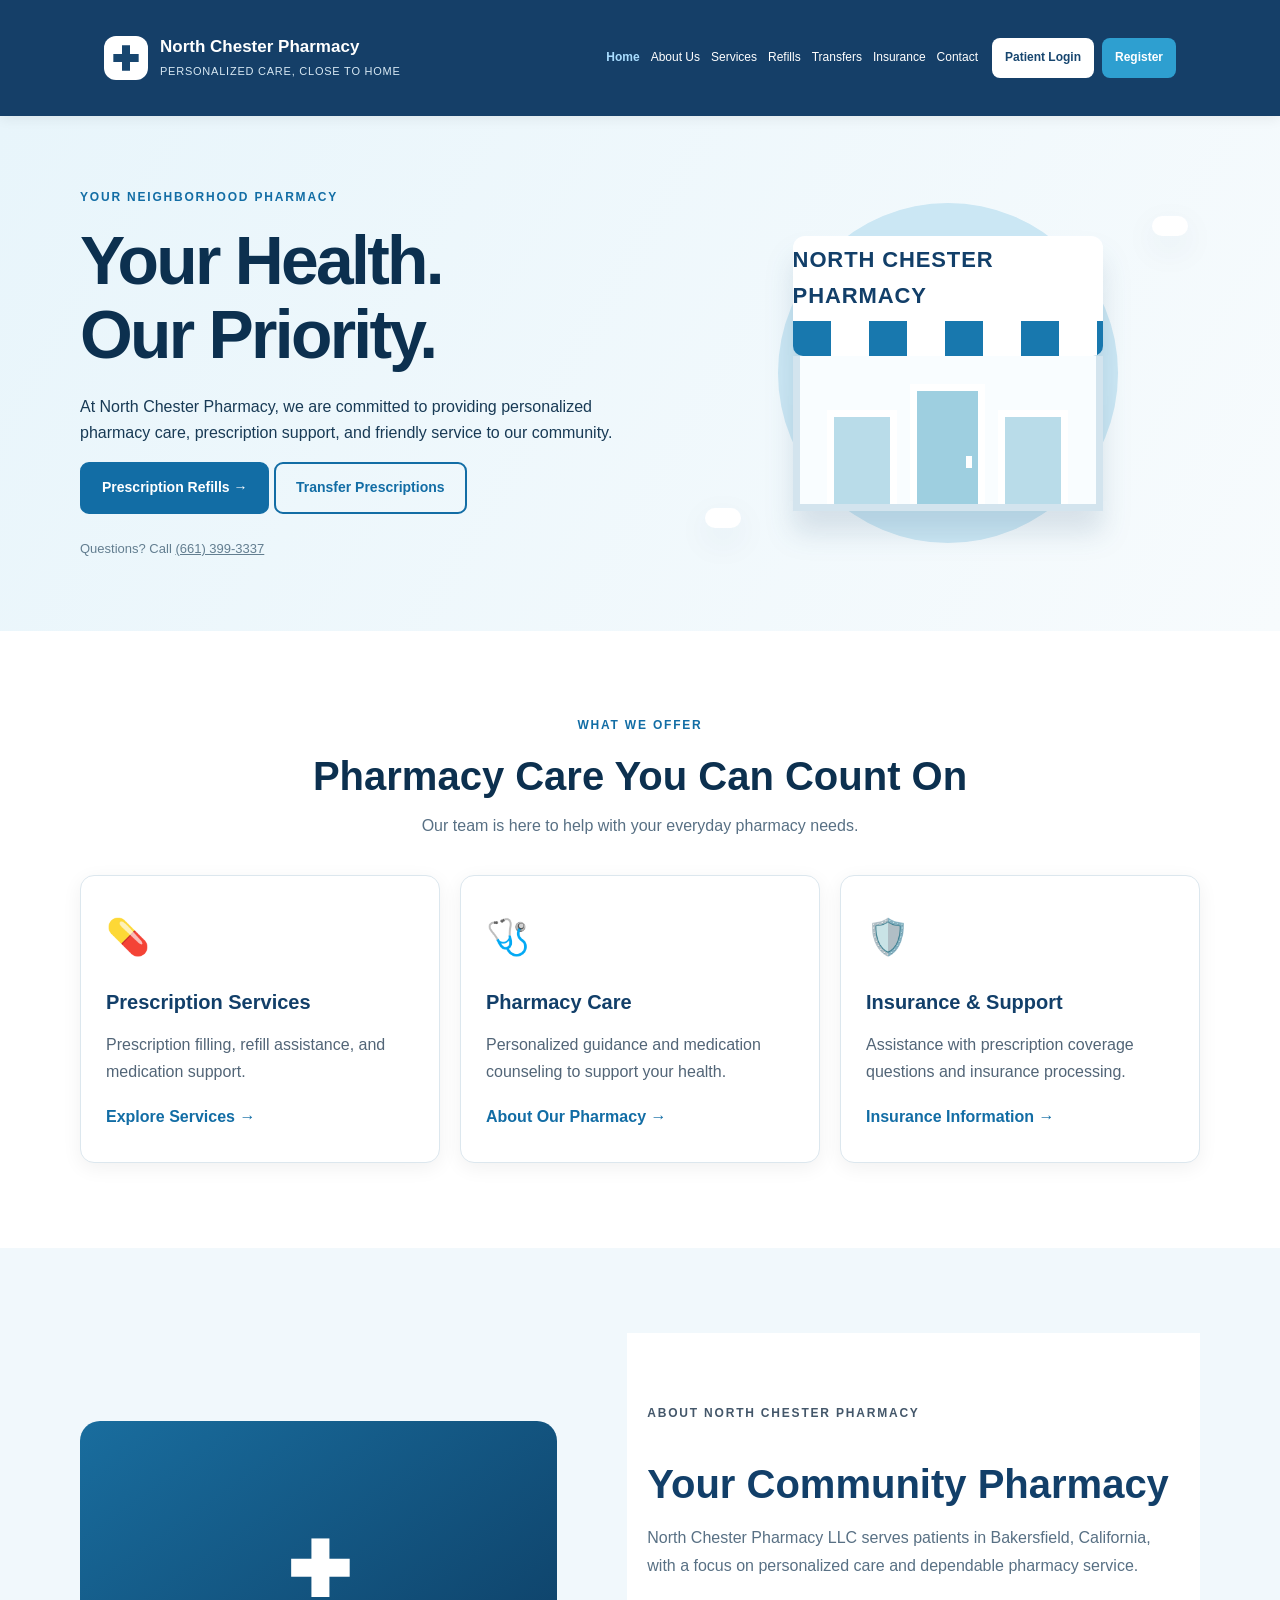
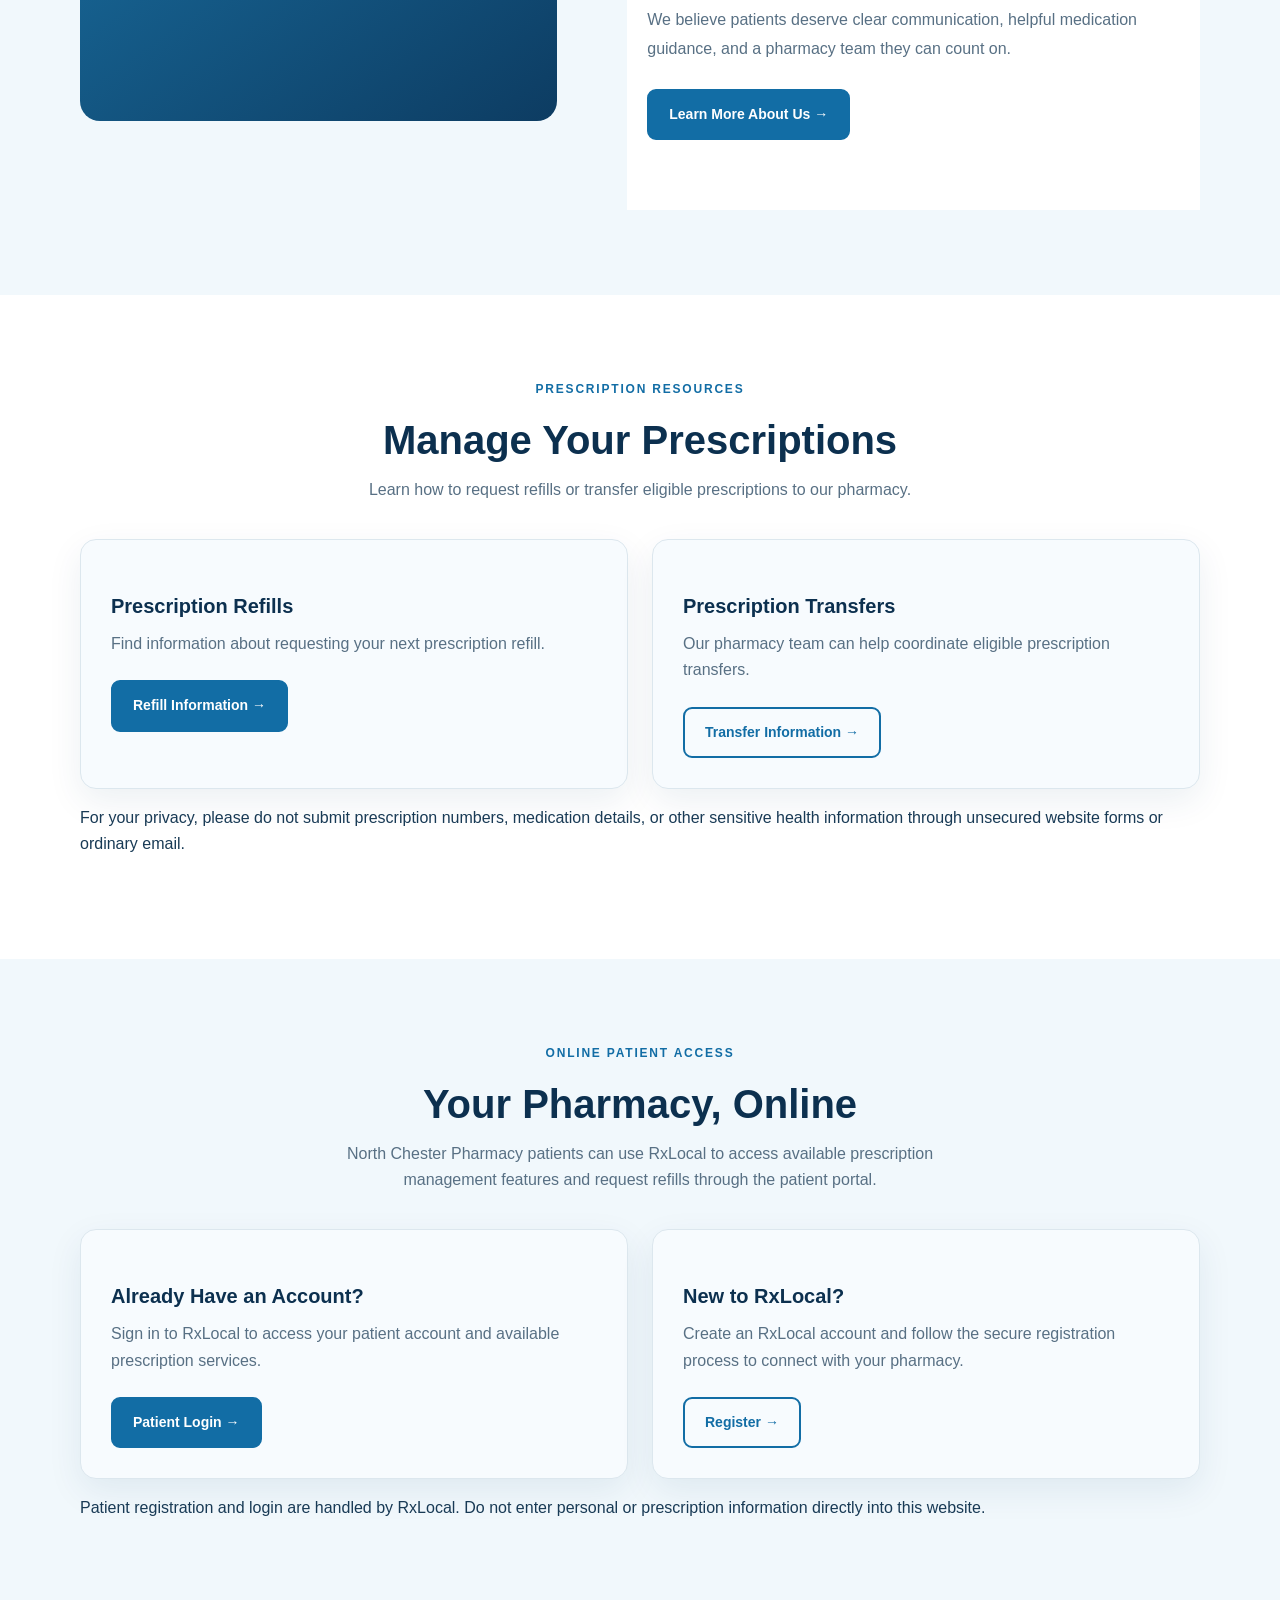
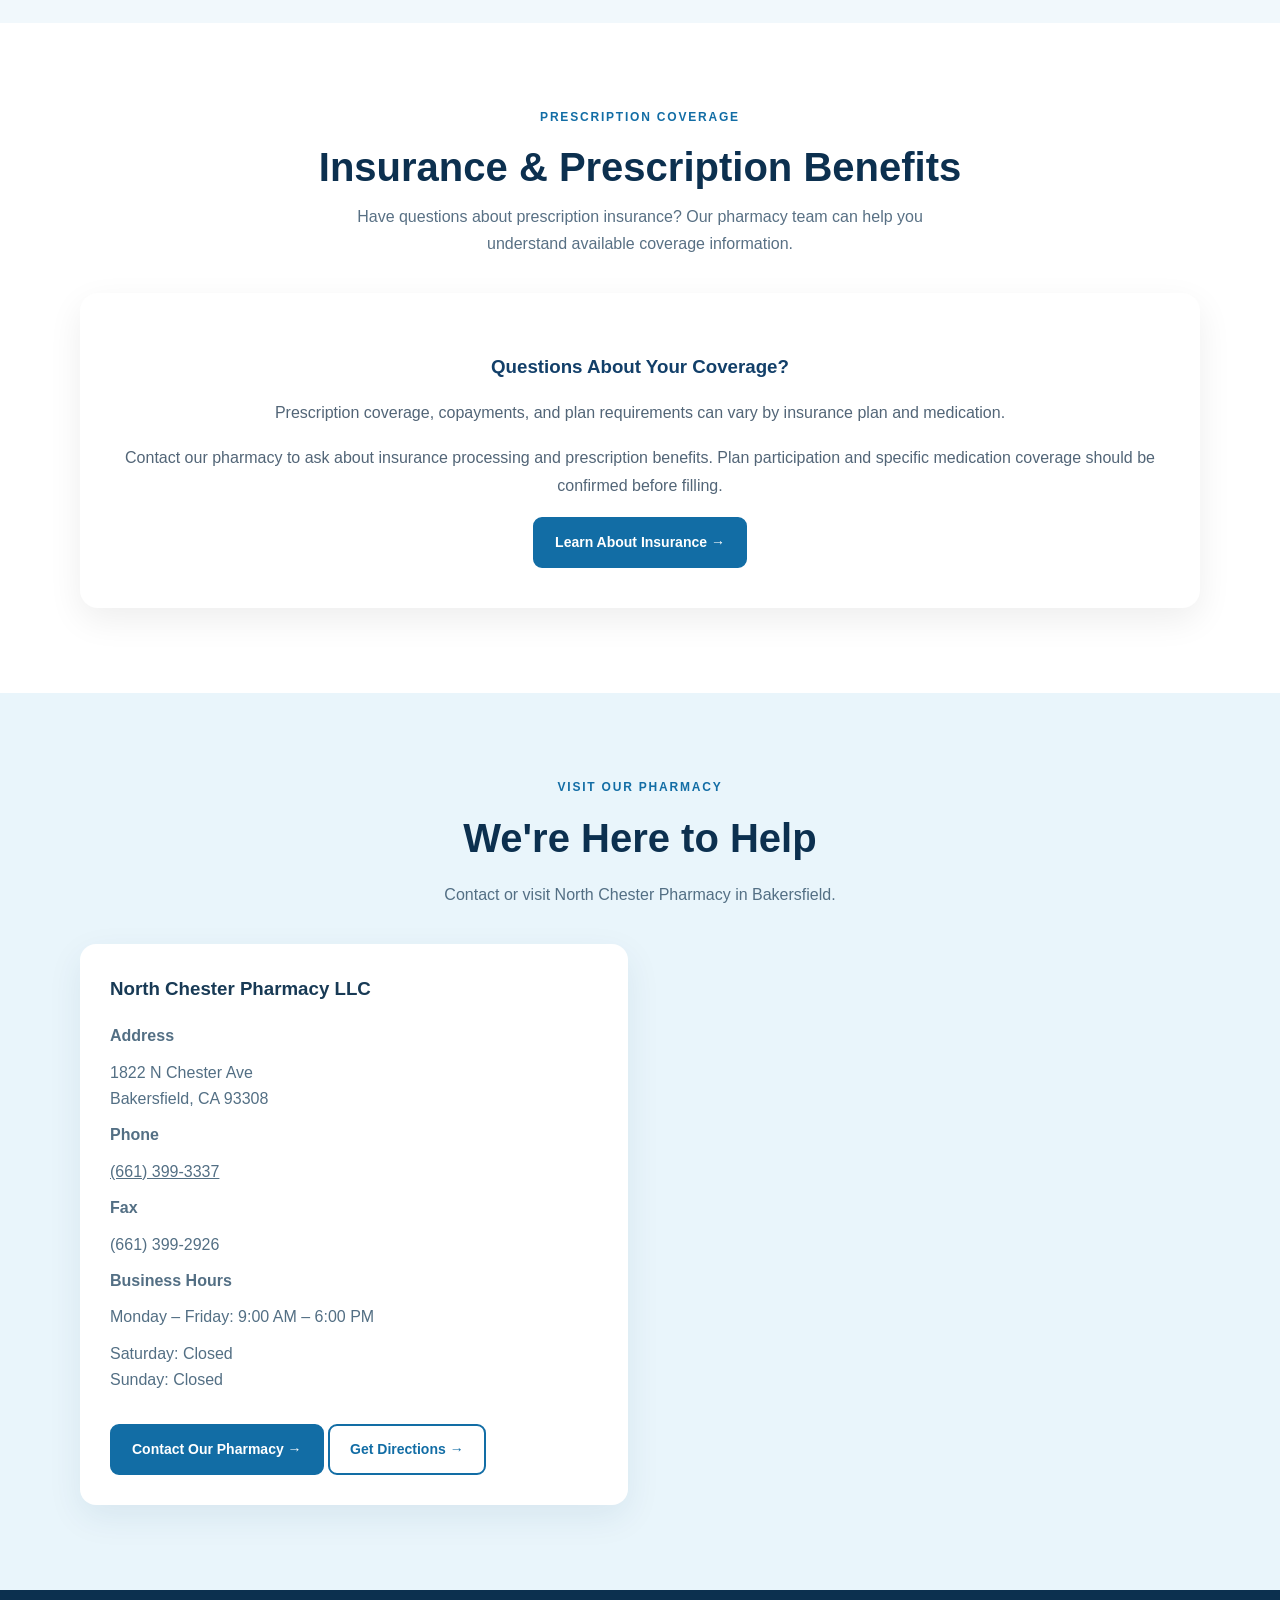
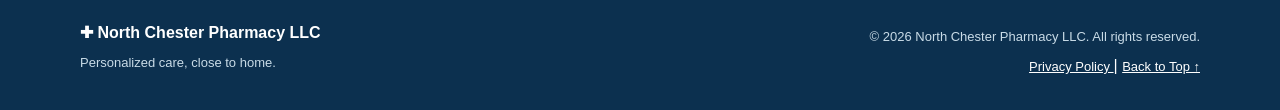
==== commit 7bc7b18c: "Add RxLocal patient portal to pharmacy homepage" ====
--- a/index.html
+++ b/index.html
@@ -9,11 +9,13 @@
           content="width=device-width, initial-scale=1.0">
 
     <meta name="description"
-          content="North Chester Pharmacy LLC in Bakersfield, California provides personalized community pharmacy care, prescription resources, and medication support.">
+          content="North Chester Pharmacy LLC in Bakersfield, California. Personalized pharmacy care, prescription refills, transfers, insurance assistance, and medication support.">
 
     <meta name="theme-color" content="#123f69">
 
-    <title>North Chester Pharmacy LLC | Community Pharmacy</title>
+    <title>
+        North Chester Pharmacy | Personalized Pharmacy Care
+    </title>
 
     <link rel="stylesheet" href="css/style.css">
 
@@ -26,24 +28,49 @@
         Skip to main content
     </a>
 
-    <!-- HEADER -->
+    <!-- ==================================
+         HEADER
+    =================================== -->
+
     <header class="site-header">
+
         <div class="container header-inner">
 
+            <!-- PHARMACY LOGO AND NAME -->
             <a class="brand"
                href="index.html"
                aria-label="North Chester Pharmacy home">
 
-                <span class="brand-mark"
-                      aria-hidden="true">+</span>
+                <span class="brand-mark" aria-hidden="true">
+
+                    <svg viewBox="0 0 48 48"
+                         width="32"
+                         height="32">
+
+                        <path
+                            d="M18 5H30V18H43V30H30V43H18V30H5V18H18Z"
+                            fill="#17466f">
+                        </path>
+
+                    </svg>
+
+                </span>
 
                 <span>
-                    <strong>North Chester Pharmacy</strong>
-                    <small>Personalized care, close to home</small>
+
+                    <strong>
+                        North Chester Pharmacy
+                    </strong>
+
+                    <small>
+                        Personalized care, close to home
+                    </small>
+
                 </span>
 
             </a>
 
+            <!-- MOBILE MENU BUTTON -->
             <button class="menu-toggle"
                     type="button"
                     aria-expanded="false"
@@ -56,79 +83,136 @@
 
             </button>
 
+            <!-- MAIN NAVIGATION -->
             <nav class="main-nav"
                  id="primary-nav"
                  aria-label="Main navigation">
 
-                <a href="index.html" aria-current="page">Home</a>
-                <a href="about.html">About Us</a>
-                <a href="services.html">Services</a>
-                <a href="refills.html">Refills</a>
-                <a href="transfers.html">Transfers</a>
-                <a href="insurance.html">Insurance</a>
-                <a href="contact.html">Contact</a>
+                <a href="index.html"
+                   aria-current="page">
+                    Home
+                </a>
+
+                <a href="about.html">
+                    About Us
+                </a>
+
+                <a href="services.html">
+                    Services
+                </a>
+
+                <a href="refills.html">
+                    Refills
+                </a>
+
+                <a href="transfers.html">
+                    Transfers
+                </a>
+
+                <a href="insurance.html">
+                    Insurance
+                </a>
+
+                <a href="contact.html">
+                    Contact
+                </a>
 
             </nav>
 
+            <!-- RXLOCAL PATIENT PORTAL -->
+            <div class="patient-actions">
+
+                <a class="patient-login"
+                   href="https://patient.rxlocal.com/"
+                   target="_blank"
+                   rel="noopener noreferrer"
+                   aria-label="Patient Login through RxLocal, opens in a new tab">
+
+                    Patient Login
+
+                </a>
+
+                <a class="patient-register"
+                   href="https://patient.rxlocal.com/registration?fromlegacy=true"
+                   target="_blank"
+                   rel="noopener noreferrer"
+                   aria-label="Register for RxLocal, opens in a new tab">
+
+                    Register
+
+                </a>
+
+            </div>
+
         </div>
+
     </header>
 
-    <!-- MAIN CONTENT -->
+    <!-- ==================================
+         MAIN CONTENT
+    =================================== -->
+
     <main id="main">
 
-        <!-- HERO SECTION -->
+        <!-- ==================================
+             HERO SECTION
+        =================================== -->
+
         <section class="hero">
+
             <div class="container hero-grid">
 
-                <div>
+                <div class="hero-content">
 
                     <p class="eyebrow">
-                        WELCOME TO NORTH CHESTER PHARMACY
+                        YOUR NEIGHBORHOOD PHARMACY
                     </p>
 
                     <h1>
                         Your Health.<br>
-                        <span>Our Priority.</span>
+                        Our Priority.
                     </h1>
 
-                    <p class="lead">
-                        Personalized pharmacy care with the
-                        attention and support you deserve.
+                    <p class="hero-description">
+                        At North Chester Pharmacy,
+                        we are committed to providing
+                        personalized pharmacy care,
+                        prescription support, and
+                        friendly service to our community.
                     </p>
 
-                    <div class="actions">
-
-                        <a class="button button-primary"
-                           href="services.html">
-                            Explore Our Services
-                            <span aria-hidden="true">→</span>
-                        </a>
-
-                        <a class="button button-outline"
-                           href="contact.html">
-                            Contact Us
+                    <div class="hero-actions">
+
+                        <a href="refills.html"
+                           class="button button-primary">
+                            Prescription Refills →
+                        </a>
+
+                        <a href="transfers.html"
+                           class="button button-outline">
+                            Transfer Prescriptions
                         </a>
 
                     </div>
 
                     <p class="hero-note">
-                        Your community pharmacy, here to help.
+                        Questions? Call
+                        <a href="tel:+16613993337">
+                            (661) 399-3337
+                        </a>
                     </p>
 
                 </div>
 
-                <!-- PHARMACY STOREFRONT ILLUSTRATION -->
-                <div class="hero-art"
-                     role="img"
-                     aria-label="Illustration of a pharmacy storefront with a medical cross">
+                <!-- PHARMACY ILLUSTRATION -->
+                <div class="hero-art" aria-hidden="true">
 
                     <div class="art-circle"></div>
 
                     <div class="store">
 
                         <div class="store-sign">
-                            <span aria-hidden="true">✚</span>
-                            PHARMACY
+                            NORTH CHESTER PHARMACY
                         </div>
 
                         <div class="store-awning"></div>
@@ -144,34 +228,37 @@
                             <div class="store-window"></div>
 
                         </div>
+
                     </div>
 
-                    <span class="art-pill pill-one"
-                          aria-hidden="true">✚</span>
-
-                    <span class="art-pill pill-two"
-                          aria-hidden="true">♥</span>
-
-                </div>
-
-            </div>
+                    <div class="art-pill pill-one"></div>
+                    <div class="art-pill pill-two"></div>
+
+                </div>
+
+            </div>
+
         </section>
 
-        <!-- SERVICES SECTION -->
-        <section class="section" id="services">
+        <!-- ==================================
+             SERVICES
+        =================================== -->
+
+        <section class="section">
+
             <div class="container">
 
                 <p class="eyebrow center">
-                    OUR SERVICES
+                    WHAT WE OFFER
                 </p>
 
                 <h2 class="section-heading">
-                    Care That Puts You First
+                    Pharmacy Care You Can Count On
                 </h2>
 
                 <p class="section-intro">
-                    Explore our pharmacy resources and learn
-                    how we can support your medication needs.
+                    Our team is here to help with
+                    your everyday pharmacy needs.
                 </p>
 
                 <div class="cards">
@@ -179,18 +266,23 @@
                     <!-- PRESCRIPTION SERVICES -->
                     <article class="service-card">
 
-                        <span class="card-icon"
-                              aria-hidden="true">✚</span>
-
-                        <h3>Prescription Services</h3>
-
-                        <p>
-                            Learn about prescription refills,
-                            transfers, and medication support.
+                        <div class="service-icon"
+                             aria-hidden="true">
+                            💊
+                        </div>
+
+                        <h3>
+                            Prescription Services
+                        </h3>
+
+                        <p>
+                            Prescription filling,
+                            refill assistance,
+                            and medication support.
                         </p>
 
                         <a href="services.html">
-                            View Services →
+                            Explore Services →
                         </a>
 
                     </article>
@@ -198,14 +290,19 @@
                     <!-- PHARMACY CARE -->
                     <article class="service-card">
 
-                        <span class="card-icon"
-                              aria-hidden="true">♡</span>
-
-                        <h3>Pharmacy Care</h3>
-
-                        <p>
-                            Learn about our approach to
-                            personalized community pharmacy care.
+                        <div class="service-icon"
+                             aria-hidden="true">
+                            🩺
+                        </div>
+
+                        <h3>
+                            Pharmacy Care
+                        </h3>
+
+                        <p>
+                            Personalized guidance
+                            and medication counseling
+                            to support your health.
                         </p>
 
                         <a href="about.html">
@@ -217,14 +314,19 @@
                     <!-- INSURANCE -->
                     <article class="service-card">
 
-                        <span class="card-icon"
-                              aria-hidden="true">☏</span>
-
-                        <h3>Insurance &amp; Support</h3>
-
-                        <p>
-                            Find information about prescription
-                            insurance benefits and coverage.
+                        <div class="service-icon"
+                             aria-hidden="true">
+                            🛡️
+                        </div>
+
+                        <h3>
+                            Insurance &amp; Support
+                        </h3>
+
+                        <p>
+                            Assistance with prescription
+                            coverage questions and
+                            insurance processing.
                         </p>
 
                         <a href="insurance.html">
@@ -236,10 +338,15 @@
                 </div>
 
             </div>
+
         </section>
 
-        <!-- ABOUT SECTION -->
-        <section class="section section-soft" id="about">
+        <!-- ==================================
+             ABOUT US
+        =================================== -->
+
+        <section class="section section-soft">
+
             <div class="container split">
 
                 <div class="about-graphic"
@@ -247,46 +354,51 @@
 
                     <span>✚</span>
 
-                    <div>
-                        Community care<br>
-                        starts here.
-                    </div>
-
-                </div>
-
-                <div>
+                </div>
+
+                <div class="about-content">
 
                     <p class="eyebrow">
-                        ABOUT OUR PHARMACY
+                        ABOUT NORTH CHESTER PHARMACY
                     </p>
 
                     <h2>
-                        Healthcare With a Personal Touch
+                        Your Community Pharmacy
                     </h2>
 
                     <p>
-                        At North Chester Pharmacy LLC, we believe
-                        that clear communication, dependable
-                        service, and personalized attention
-                        are important parts of pharmacy care.
+                        North Chester Pharmacy LLC
+                        serves patients in Bakersfield,
+                        California, with a focus on
+                        personalized care and
+                        dependable pharmacy service.
                     </p>
 
                     <p>
-                        Learn more about our commitment to
-                        serving our community.
+                        We believe patients deserve
+                        clear communication,
+                        helpful medication guidance,
+                        and a pharmacy team they
+                        can count on.
                     </p>
 
-                    <a class="text-link" href="about.html">
+                    <a href="about.html"
+                       class="button button-primary">
                         Learn More About Us →
                     </a>
 
                 </div>
 
             </div>
+
         </section>
 
-        <!-- PRESCRIPTION RESOURCES -->
-        <section class="section" id="prescriptions">
+        <!-- ==================================
+             PRESCRIPTION REFILLS AND TRANSFERS
+        =================================== -->
+
+        <section class="section">
+
             <div class="container">
 
                 <p class="eyebrow center">
@@ -294,12 +406,13 @@
                 </p>
 
                 <h2 class="section-heading">
-                    Managing Prescriptions Made Easier
+                    Manage Your Prescriptions
                 </h2>
 
                 <p class="section-intro">
-                    Find helpful information about refilling
-                    and transferring your prescriptions.
+                    Learn how to request refills
+                    or transfer eligible prescriptions
+                    to our pharmacy.
                 </p>
 
                 <div class="resource-grid">
@@ -307,17 +420,19 @@
                     <!-- REFILLS -->
                     <article class="resource-card">
 
-                        <h3>Prescription Refills</h3>
-
-                        <p>
-                            Need a prescription refill?
-                            Learn how to contact our pharmacy
-                            and request assistance.
-                        </p>
-
-                        <a class="button button-primary"
-                           href="refills.html">
-                            Prescription Refills →
+                        <h3>
+                            Prescription Refills
+                        </h3>
+
+                        <p>
+                            Find information about
+                            requesting your next
+                            prescription refill.
+                        </p>
+
+                        <a href="refills.html"
+                           class="button button-primary">
+                            Refill Information →
                         </a>
 
                     </article>
@@ -325,171 +440,280 @@
                     <!-- TRANSFERS -->
                     <article class="resource-card">
 
-                        <h3>Prescription Transfers</h3>
-
-                        <p>
-                            Interested in transferring your
-                            prescriptions? Learn about the
-                            transfer process and next steps.
+                        <h3>
+                            Prescription Transfers
+                        </h3>
+
+                        <p>
+                            Our pharmacy team can help
+                            coordinate eligible
+                            prescription transfers.
+                        </p>
+
+                        <a href="transfers.html"
+                           class="button button-outline">
+                            Transfer Information →
+                        </a>
+
+                    </article>
+
+                </div>
+
+                <p class="resource-note">
+                    For your privacy, please do not
+                    submit prescription numbers,
+                    medication details, or other
+                    sensitive health information
+                    through unsecured website
+                    forms or ordinary email.
+                </p>
+
+            </div>
+
+        </section>
+
+        <!-- ==================================
+             RXLOCAL PATIENT PORTAL
+        =================================== -->
+
+        <section class="section section-soft"
+                 aria-labelledby="portal-heading">
+
+            <div class="container">
+
+                <p class="eyebrow center">
+                    ONLINE PATIENT ACCESS
+                </p>
+
+                <h2 class="section-heading"
+                    id="portal-heading">
+                    Your Pharmacy, Online
+                </h2>
+
+                <p class="section-intro">
+                    North Chester Pharmacy patients
+                    can use RxLocal to access available
+                    prescription management features
+                    and request refills through
+                    the patient portal.
+                </p>
+
+                <div class="resource-grid">
+
+                    <!-- EXISTING PATIENT -->
+                    <article class="resource-card">
+
+                        <h3>
+                            Already Have an Account?
+                        </h3>
+
+                        <p>
+                            Sign in to RxLocal to
+                            access your patient account
+                            and available prescription
+                            services.
+                        </p>
+
+                        <a class="button button-primary"
+                           href="https://patient.rxlocal.com/"
+                           target="_blank"
+                           rel="noopener noreferrer">
+                            Patient Login →
+                        </a>
+
+                    </article>
+
+                    <!-- NEW PATIENT -->
+                    <article class="resource-card">
+
+                        <h3>
+                            New to RxLocal?
+                        </h3>
+
+                        <p>
+                            Create an RxLocal account
+                            and follow the secure
+                            registration process
+                            to connect with your pharmacy.
                         </p>
 
                         <a class="button button-outline"
-                           href="transfers.html">
-                            Prescription Transfers →
+                           href="https://patient.rxlocal.com/registration?fromlegacy=true"
+                           target="_blank"
+                           rel="noopener noreferrer">
+                            Register →
                         </a>
 
                     </article>
 
                 </div>
 
-                <p class="privacy-note">
-                    Please do not send prescription details,
-                    medical records, or insurance information
-                    through unsecured contact forms or
-                    ordinary email.
-                </p>
-
-            </div>
+                <p class="resource-note">
+                    Patient registration and login
+                    are handled by RxLocal.
+                    Do not enter personal or
+                    prescription information
+                    directly into this website.
+                </p>
+
+            </div>
+
         </section>
 
-        <!-- INSURANCE SECTION -->
-        <section class="section section-soft"
-                 id="insurance-highlight">
-
-            <div class="container split">
-
-                <div>
-
-                    <p class="eyebrow">
-                        INSURANCE INFORMATION
+        <!-- ==================================
+             INSURANCE
+        =================================== -->
+
+        <section class="section">
+
+            <div class="container">
+
+                <p class="eyebrow center">
+                    PRESCRIPTION COVERAGE
+                </p>
+
+                <h2 class="section-heading">
+                    Insurance &amp; Prescription Benefits
+                </h2>
+
+                <p class="section-intro">
+                    Have questions about prescription
+                    insurance? Our pharmacy team can
+                    help you understand available
+                    coverage information.
+                </p>
+
+                <div class="insurance-home-card">
+
+                    <h3>
+                        Questions About Your Coverage?
+                    </h3>
+
+                    <p>
+                        Prescription coverage,
+                        copayments, and plan requirements
+                        can vary by insurance plan
+                        and medication.
                     </p>
 
-                    <h2>
-                        Questions About Prescription Coverage?
-                    </h2>
-
                     <p>
-                        Pharmacy insurance coverage can vary
-                        depending on your plan, medication,
-                        and network.
+                        Contact our pharmacy to ask
+                        about insurance processing
+                        and prescription benefits.
+                        Plan participation and specific
+                        medication coverage should
+                        be confirmed before filling.
                     </p>
 
-                    <p>
-                        Learn about private insurance,
-                        Medicare prescription coverage,
-                        Medi-Cal Rx, and how to verify
-                        your pharmacy benefits.
-                    </p>
-
-                    <a class="button button-primary"
-                       href="insurance.html">
-                        Explore Insurance Information →
+                    <a href="insurance.html"
+                       class="button button-primary">
+                        Learn About Insurance →
                     </a>
 
                 </div>
 
-                <div class="insurance-home-card">
-
-                    <span class="insurance-home-icon"
-                          aria-hidden="true">🛡️</span>
-
-                    <h3>
-                        Understanding Your Benefits
-                    </h3>
-
-                    <p>
-                        Find information about coverage,
-                        copayments, formularies, and
-                        pharmacy benefit questions.
-                    </p>
-
-                </div>
-
-            </div>
+            </div>
+
         </section>
 
-        <!-- CONTACT SECTION -->
-        <section class="section section-contact"
-                 id="contact">
-
-            <div class="container contact-grid">
-
-                <div>
-
-                    <p class="eyebrow">
-                        GET IN TOUCH
-                    </p>
-
-                    <h2>
-                        We'd Love to Hear From You
-                    </h2>
-
-                    <p>
-                        Contact North Chester Pharmacy LLC
-                        for general questions about pharmacy
-                        information and services.
-                    </p>
-
-                    <a class="button button-primary"
-                       href="contact.html">
-                        Visit Contact Page →
-                    </a>
-
-                </div>
-
-                <div class="contact-panel">
-
-                    <h3>
-                        North Chester Pharmacy LLC
-                    </h3>
-
-                    <p>
-                        <strong>Phone:</strong>
-                        <a href="tel:+16613993337">
-                            (661) 399-3337
-                        </a>
-                    </p>
-
-                    <p>
-                        <strong>Fax:</strong>
-                        (661) 399-2926
-                    </p>
-
-                    <p>
-                        <strong>Address:</strong>
-                        1822 N Chester Ave,
-                        Bakersfield, CA 93308
-                    </p>
-
-                    <p>
-                        <strong>Business Hours:</strong>
-                    </p>
-
-                    <p>
-                        Monday – Friday: 9:00 AM – 6:00 PM
-                    </p>
-
-                    <p>Saturday: Closed</p>
-                    <p>Sunday: Closed</p>
-
-                    <a
-                        href="https://www.google.com/maps/search/?api=1&amp;query=1822+N+Chester+Ave%2C+Bakersfield%2C+CA+93308"
-                        target="_blank"
-                        rel="noopener noreferrer"
-                        class="contact-directions-link">
-
-                        Get Directions →
-                    </a>
-
-                </div>
-
-            </div>
+        <!-- ==================================
+             CONTACT INFORMATION
+        =================================== -->
+
+        <section class="section section-contact">
+
+            <div class="container">
+
+                <p class="eyebrow center">
+                    VISIT OUR PHARMACY
+                </p>
+
+                <h2 class="section-heading">
+                    We're Here to Help
+                </h2>
+
+                <p class="section-intro">
+                    Contact or visit North Chester
+                    Pharmacy in Bakersfield.
+                </p>
+
+                <div class="contact-grid">
+
+                    <div class="contact-panel">
+
+                        <h3>
+                            North Chester Pharmacy LLC
+                        </h3>
+
+                        <p>
+                            <strong>Address</strong>
+                        </p>
+
+                        <p>
+                            1822 N Chester Ave<br>
+                            Bakersfield, CA 93308
+                        </p>
+
+                        <p>
+                            <strong>Phone</strong>
+                        </p>
+
+                        <p>
+                            <a href="tel:+16613993337">
+                                (661) 399-3337
+                            </a>
+                        </p>
+
+                        <p>
+                            <strong>Fax</strong>
+                        </p>
+
+                        <p>
+                            (661) 399-2926
+                        </p>
+
+                        <p>
+                            <strong>Business Hours</strong>
+                        </p>
+
+                        <p>
+                            Monday – Friday:
+                            9:00 AM – 6:00 PM
+                        </p>
+
+                        <p>
+                            Saturday: Closed<br>
+                            Sunday: Closed
+                        </p>
+
+                        <a class="button button-primary"
+                           href="contact.html">
+                            Contact Our Pharmacy →
+                        </a>
+
+                        <a class="button button-outline"
+                           href="https://www.google.com/maps/search/?api=1&amp;query=1822+N+Chester+Ave%2C+Bakersfield%2C+CA+93308"
+                           target="_blank"
+                           rel="noopener noreferrer">
+                            Get Directions →
+                        </a>
+
+                    </div>
+
+                </div>
+
+            </div>
+
         </section>
 
     </main>
 
-    <!-- FOOTER -->
+    <!-- ==================================
+         FOOTER
+    =================================== -->
+
     <footer class="site-footer">
+
         <div class="container footer-inner">
 
             <div>
@@ -507,7 +731,8 @@
             <div>
 
                 <p>
-                    &copy; <span id="year">2026</span>
+                    &copy;
+                    <span id="year">2026</span>
                     North Chester Pharmacy LLC.
                     All rights reserved.
                 </p>
@@ -525,6 +750,7 @@
             </div>
 
         </div>
+
     </footer>
 
 </body>
--- a/css/style.css
+++ b/css/style.css
@@ -1059,3 +1059,167 @@
     }
 }
 
+
+/* RXLOCAL PATIENT PORTAL HEADER */
+
+.site-header .brand-mark {
+  display: flex;
+  align-items: center;
+  justify-content: center;
+  width: 44px;
+  height: 44px;
+  background: #ffffff;
+  border-radius: 12px;
+  flex-shrink: 0;
+}
+
+.patient-actions {
+  display: flex;
+  align-items: center;
+  gap: 8px;
+}
+
+.patient-login,
+.patient-register {
+  display: inline-flex;
+  align-items: center;
+  justify-content: center;
+  padding: 10px 13px;
+  border-radius: 8px;
+  font-size: 12px;
+  font-weight: 700;
+  text-decoration: none;
+  white-space: nowrap;
+  transition: background-color 0.2s ease;
+}
+
+.patient-login {
+  background: #ffffff;
+  color: #17466f;
+}
+
+.patient-login:hover {
+  background: #e5f2ff;
+}
+
+.patient-register {
+  background: #2e9fd0;
+  color: #ffffff;
+}
+
+.patient-register:hover {
+  background: #197eaf;
+}
+
+/* DESKTOP HEADER */
+
+@media (min-width: 901px) {
+  .site-header .header-inner {
+    display: flex;
+    align-items: center;
+    justify-content: space-between;
+    flex-wrap: nowrap;
+    gap: 14px;
+  }
+
+  .site-header .main-nav {
+    margin-left: auto;
+    gap: 11px;
+  }
+
+  .site-header .main-nav a {
+    font-size: 12px;
+  }
+}
+
+/* MOBILE HEADER */
+
+@media (max-width: 900px) {
+  .patient-actions {
+    width: 100%;
+    justify-content: center;
+    padding: 8px 0;
+  }
+
+  .patient-login,
+  .patient-register {
+    flex: 1;
+    max-width: 190px;
+  }
+}
+
+
+/* PATIENT PORTAL BUTTONS */
+
+.patient-actions {
+    display: flex;
+    align-items: center;
+    gap: 8px;
+}
+
+.patient-login,
+.patient-register {
+    display: inline-flex;
+    justify-content: center;
+    align-items: center;
+    padding: 10px 13px;
+    border-radius: 8px;
+    font-size: 12px;
+    font-weight: 700;
+    text-decoration: none;
+    white-space: nowrap;
+}
+
+.patient-login {
+    background: #ffffff;
+    color: #17466f;
+}
+
+.patient-register {
+    background: #2e9fd0;
+    color: #ffffff;
+}
+
+.patient-login:hover {
+    background: #e5f2ff;
+}
+
+.patient-register:hover {
+    background: #197eaf;
+}
+
+/* DESKTOP HEADER */
+
+@media (min-width: 901px) {
+    .site-header .header-inner {
+        display: flex;
+        align-items: center;
+        flex-wrap: nowrap;
+        gap: 14px;
+    }
+
+    .site-header .main-nav {
+        margin-left: auto;
+        gap: 11px;
+    }
+
+    .site-header .main-nav a {
+        font-size: 12px;
+    }
+}
+
+/* MOBILE HEADER */
+
+@media (max-width: 900px) {
+    .patient-actions {
+        width: 100%;
+        justify-content: center;
+        padding: 8px 0;
+    }
+
+    .patient-login,
+    .patient-register {
+        flex: 1;
+        max-width: 190px;
+    }
+}
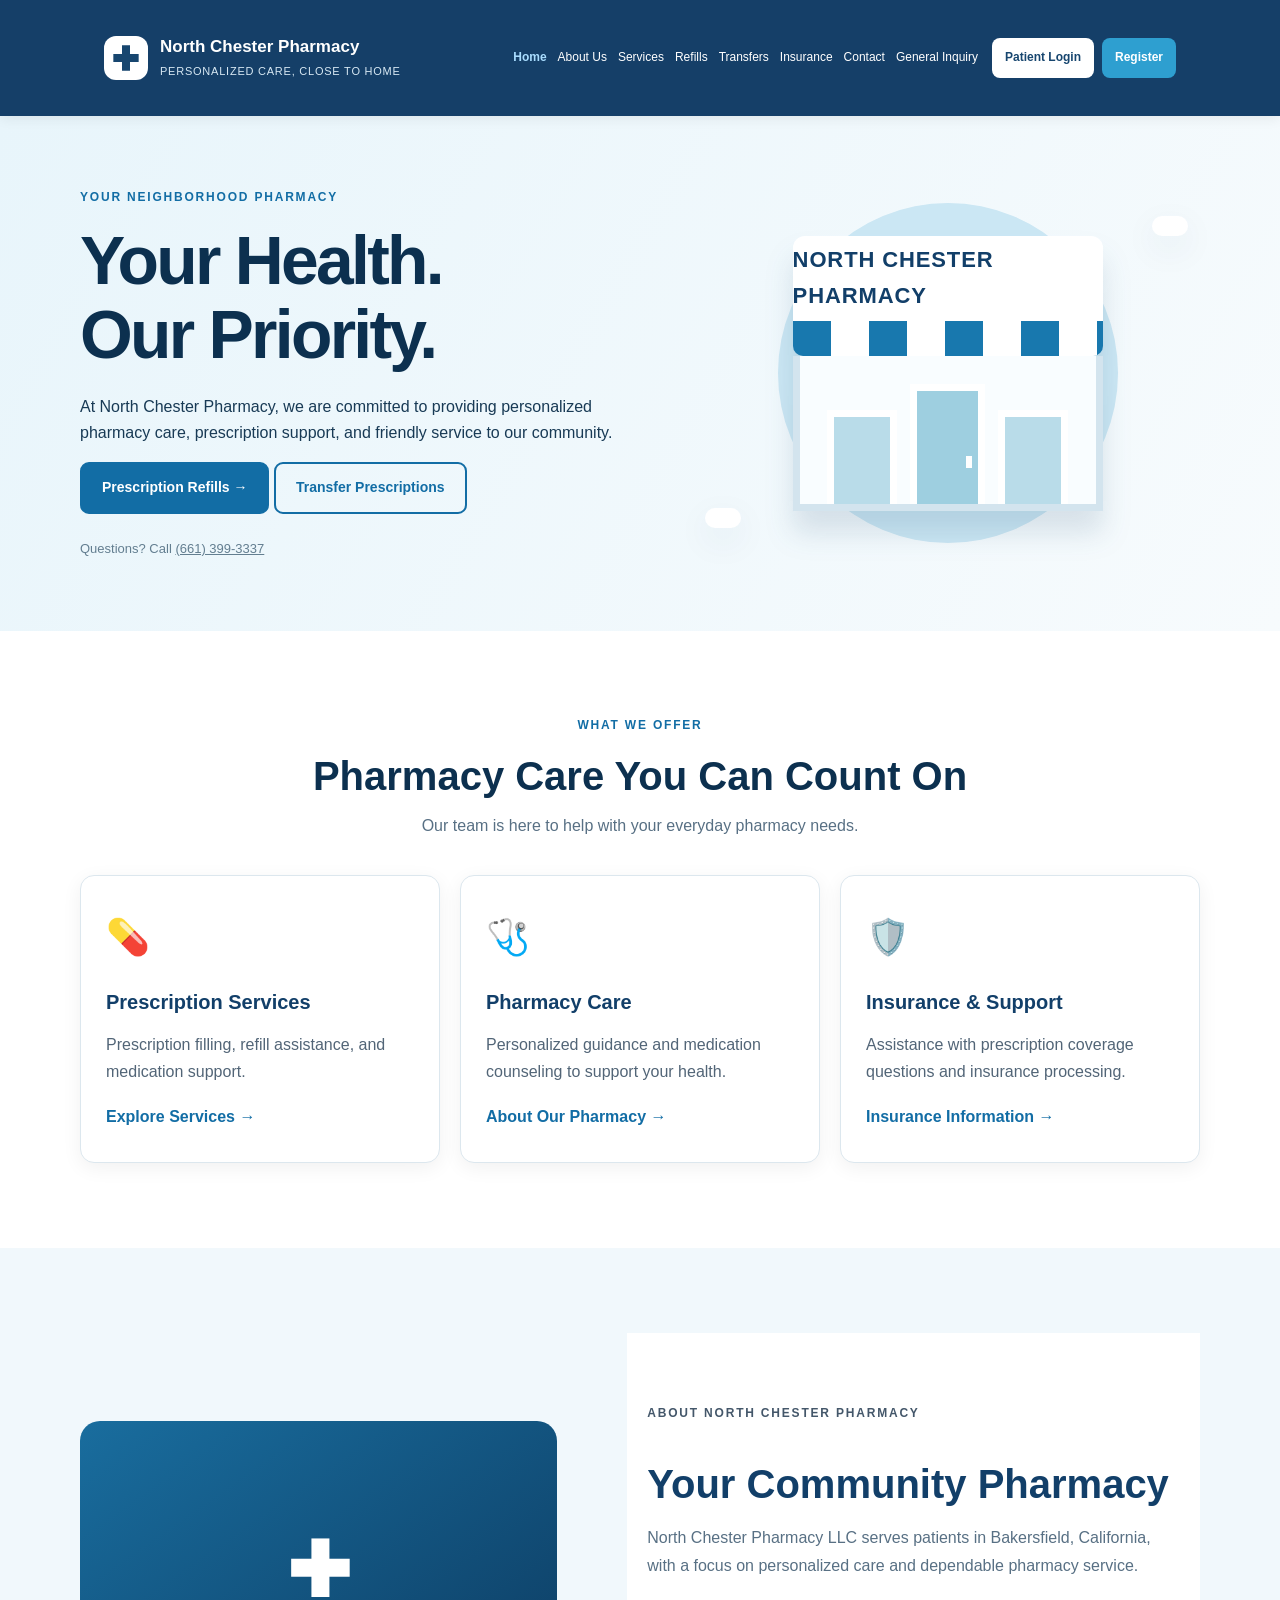
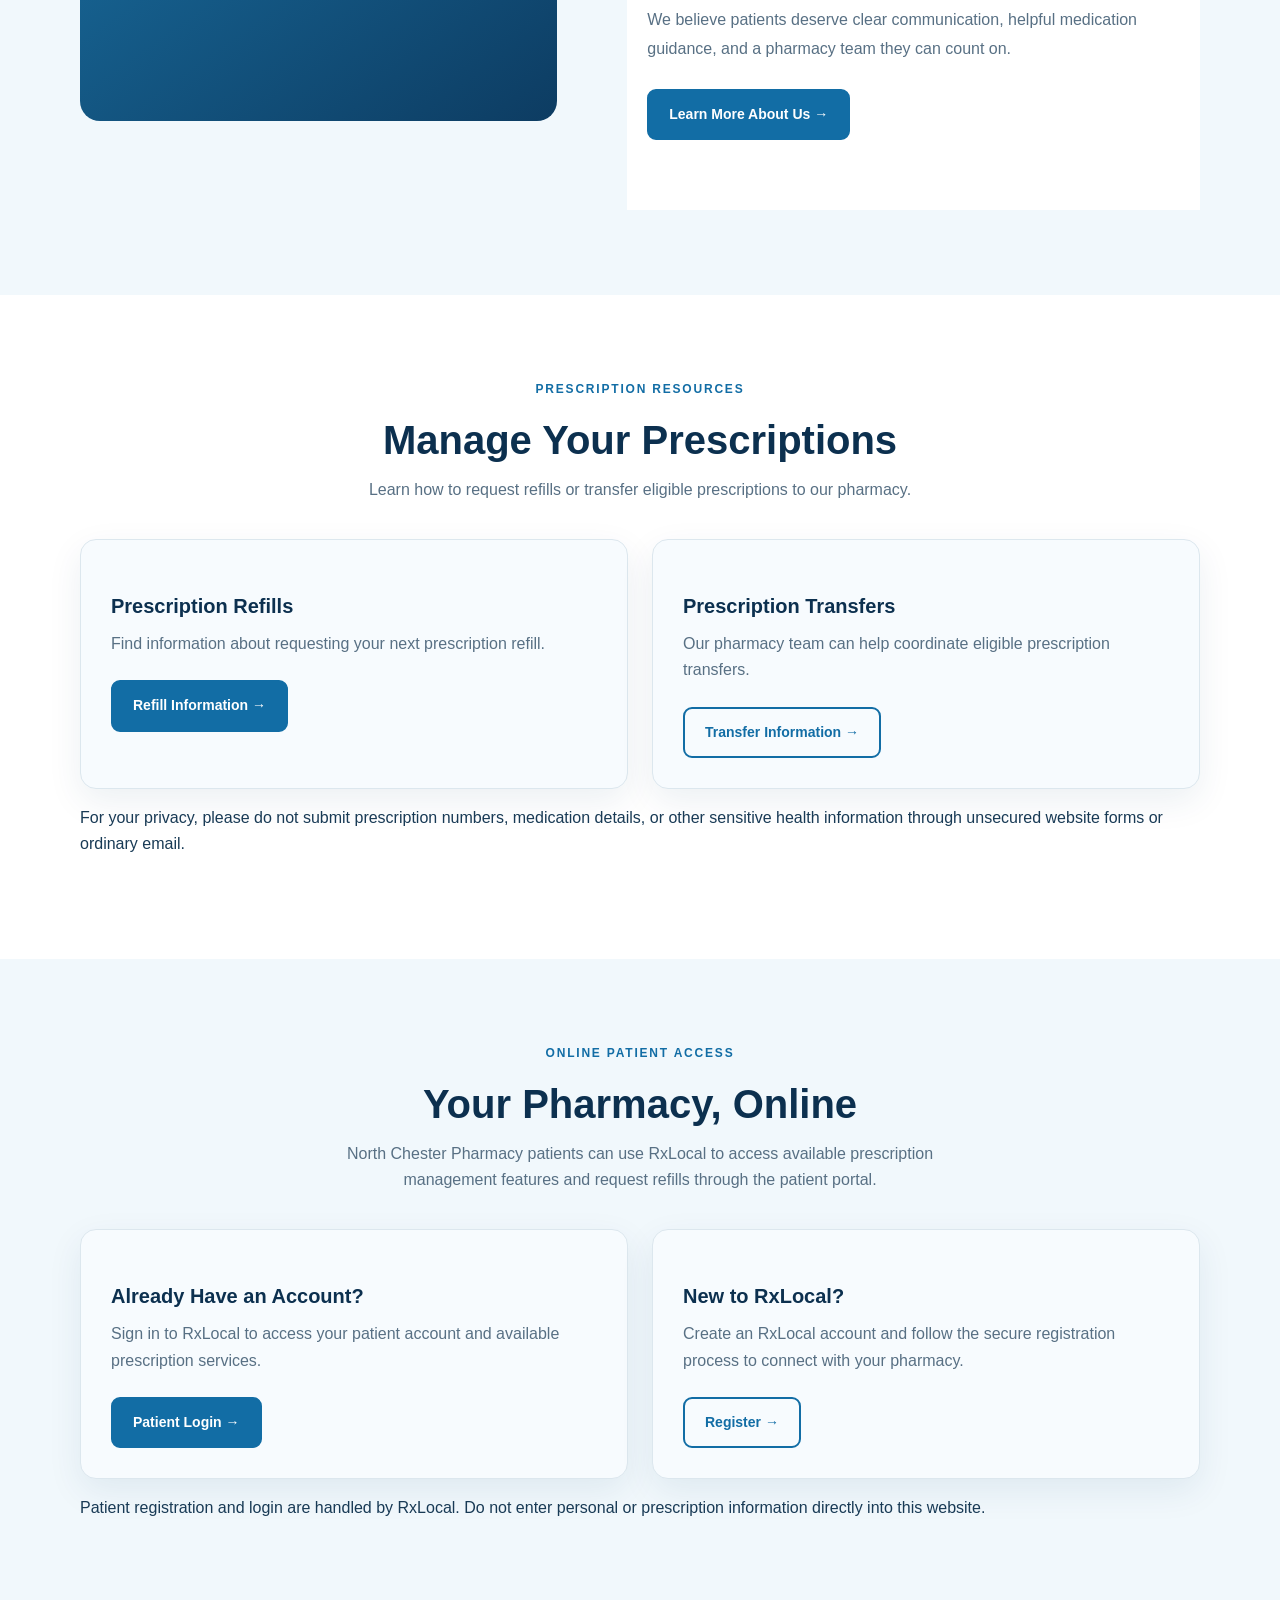
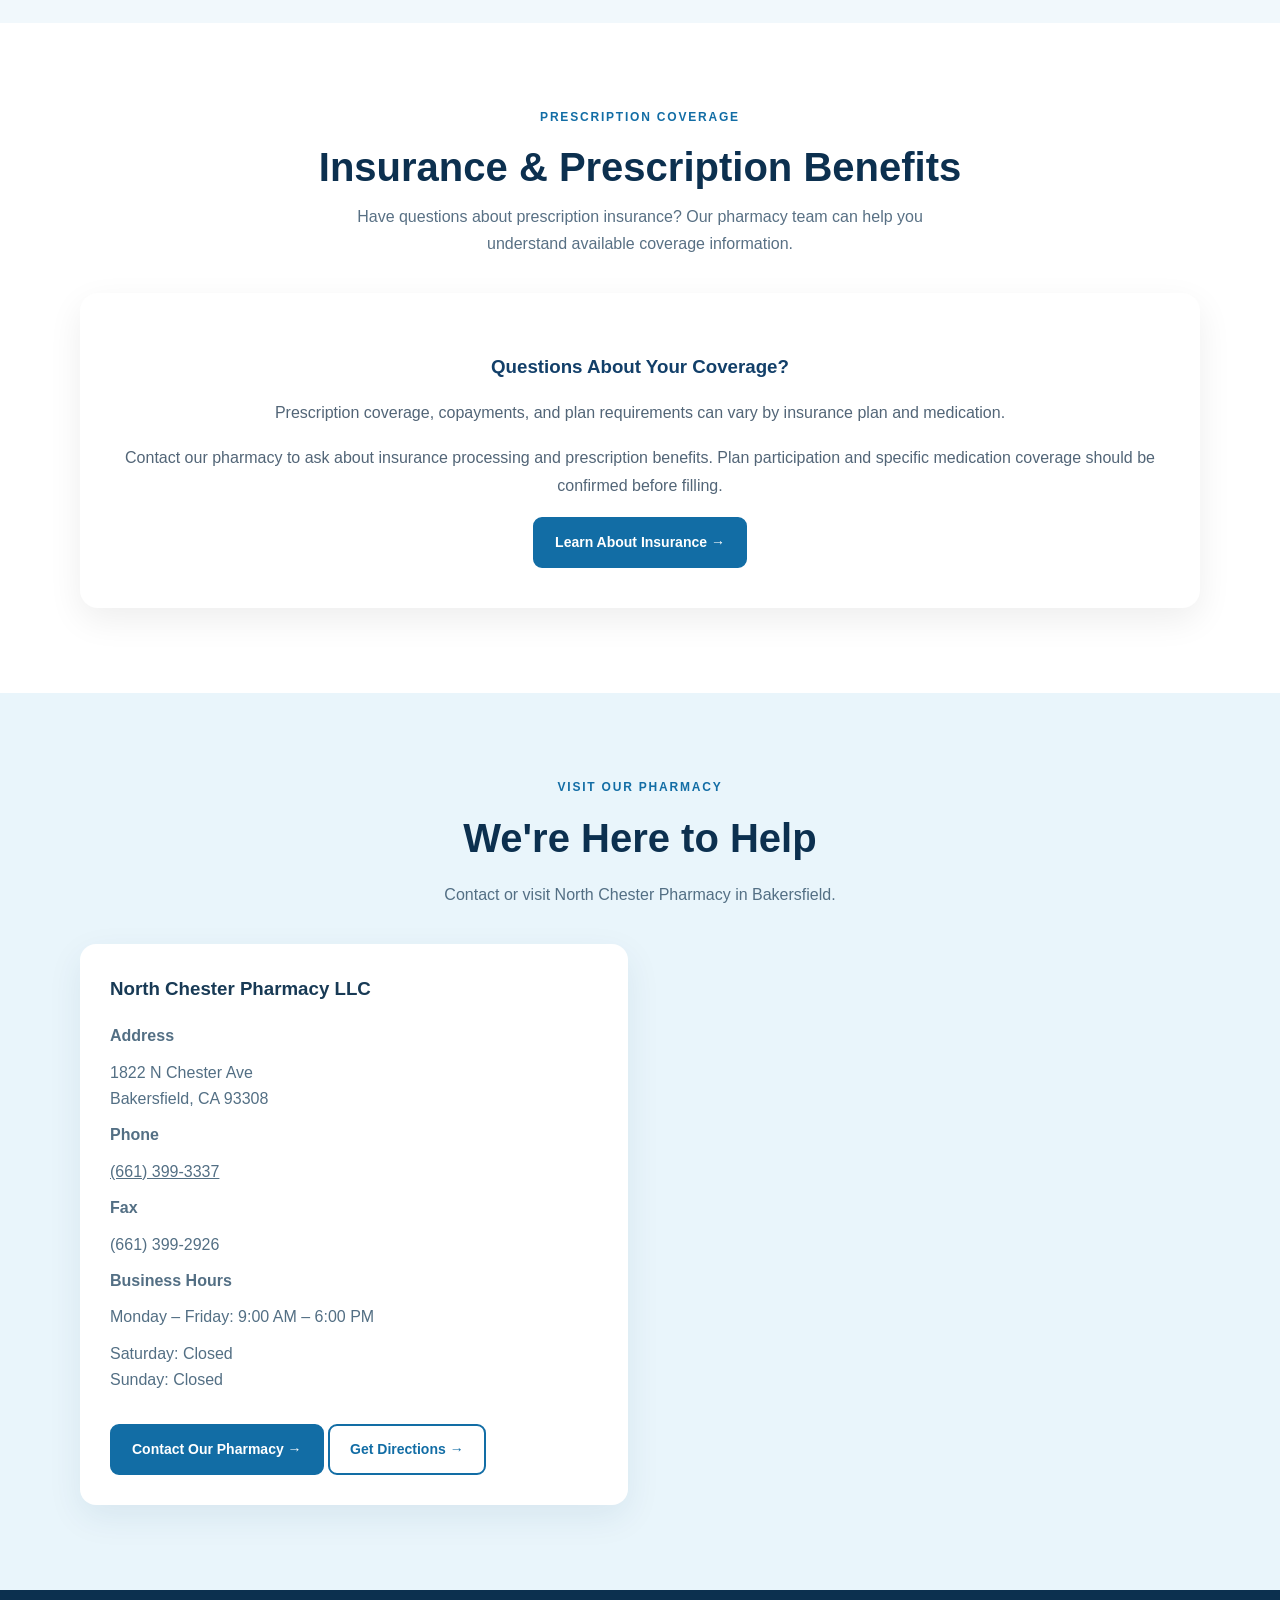
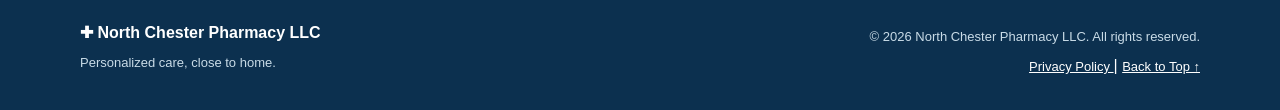
==== commit 47dae844: "Add General Inquiry page and navigation link" ====
--- a/index.html
+++ b/index.html
@@ -115,6 +115,10 @@
 
                 <a href="contact.html">
                     Contact
+                </a>
+                
+                <a href="inquiry.html">
+                    General Inquiry
                 </a>
 
             </nav>
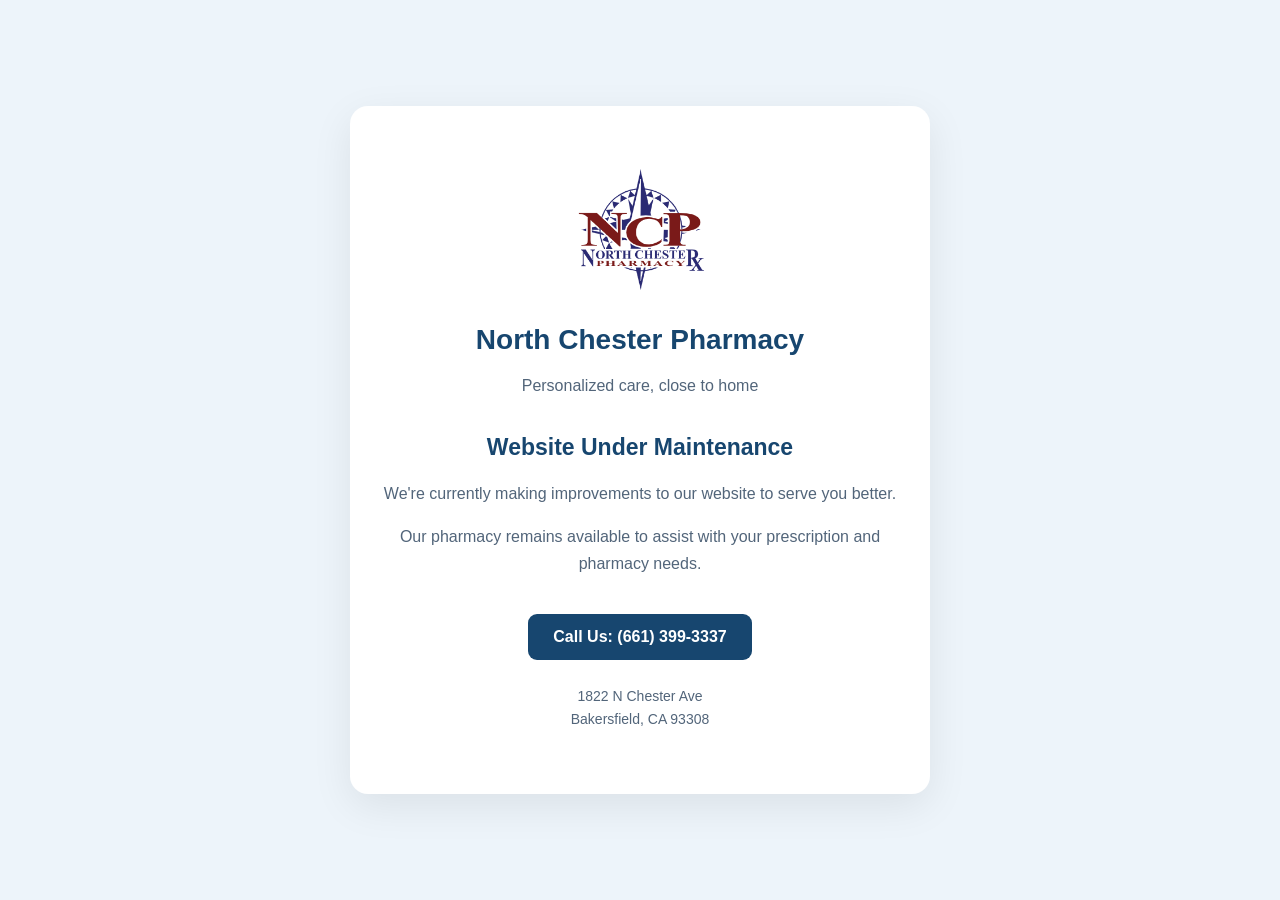
==== commit 1f44b12c: "Adding Logo" ====
--- a/index.html
+++ b/index.html
@@ -1,761 +1,129 @@
 
 <!DOCTYPE html>
 <html lang="en">
+<head>
+  <meta charset="UTF-8">
+  <meta name="viewport"
+        content="width=device-width, initial-scale=1.0">
+  <title>Website Maintenance | North Chester Pharmacy</title>
 
-<head>
-    <meta charset="UTF-8">
+  <style>
+    * { box-sizing: border-box; }
 
-    <meta name="viewport"
-          content="width=device-width, initial-scale=1.0">
+    body {
+      margin: 0;
+      min-height: 100vh;
+      display: flex;
+      align-items: center;
+      justify-content: center;
+      padding: 24px;
+      font-family: Arial, sans-serif;
+      background: #edf4fa;
+      color: #17466f;
+    }
 
-    <meta name="description"
-          content="North Chester Pharmacy LLC in Bakersfield, California. Personalized pharmacy care, prescription refills, transfers, insurance assistance, and medication support.">
+    .maintenance-card {
+      max-width: 580px;
+      width: 100%;
+      padding: 48px 30px;
+      background: white;
+      border-radius: 18px;
+      text-align: center;
+      box-shadow: 0 12px 40px rgba(0,0,0,.08);
+    }
 
-    <meta name="theme-color" content="#123f69">
+    .logo {
+      display: inline-flex;
+      align-items: center;
+      justify-content: center;
+      width: 70px;
+      height: 70px;
+      background: #17466f;
+      color: white;
+      border-radius: 16px;
+      font-size: 45px;
+      font-weight: bold;
+    }
 
-    <title>
-        North Chester Pharmacy | Personalized Pharmacy Care
-    </title>
+    h1 {
+      font-size: 28px;
+      margin-bottom: 5px;
+    }
 
-    <link rel="stylesheet" href="css/style.css">
+    h2 {
+      font-size: 23px;
+      margin-top: 35px;
+    }
 
-    <script src="js/script.js" defer></script>
+    p {
+      line-height: 1.7;
+      color: #52657a;
+    }
+
+    .phone {
+      display: inline-block;
+      margin-top: 20px;
+      padding: 14px 25px;
+      background: #17466f;
+      color: white;
+      text-decoration: none;
+      border-radius: 9px;
+      font-weight: bold;
+    }
+
+    .address {
+      margin-top: 25px;
+      font-size: 14px;
+    }
+
+    .pharmacy-logo {
+    display: block;
+    width: 150px;
+    height: 150px;
+    object-fit: contain;
+    margin: 0 auto 20px;
+    }
+
+  </style>
 </head>
 
 <body>
 
-    <a class="skip-link" href="#main">
-        Skip to main content
+  <main class="maintenance-card">
+
+    <img
+    src="images/pharmacy-logo.png"
+    alt="North Chester Pharmacy Logo"
+    class="pharmacy-logo"
+>
+
+    <h1>North Chester Pharmacy</h1>
+
+    <p>Personalized care, close to home</p>
+
+    <h2>Website Under Maintenance</h2>
+
+    <p>
+      We're currently making improvements
+      to our website to serve you better.
+    </p>
+
+    <p>
+      Our pharmacy remains available
+      to assist with your prescription
+      and pharmacy needs.
+    </p>
+
+    <a class="phone" href="tel:+16613993337">
+      Call Us: (661) 399-3337
     </a>
 
-    <!-- ==================================
-         HEADER
-    =================================== -->
+    <p class="address">
+      1822 N Chester Ave<br>
+      Bakersfield, CA 93308
+    </p>
 
-    <header class="site-header">
-
-        <div class="container header-inner">
-
-            <!-- PHARMACY LOGO AND NAME -->
-            <a class="brand"
-               href="index.html"
-               aria-label="North Chester Pharmacy home">
-
-                <span class="brand-mark" aria-hidden="true">
-
-                    <svg viewBox="0 0 48 48"
-                         width="32"
-                         height="32">
-
-                        <path
-                            d="M18 5H30V18H43V30H30V43H18V30H5V18H18Z"
-                            fill="#17466f">
-                        </path>
-
-                    </svg>
-
-                </span>
-
-                <span>
-
-                    <strong>
-                        North Chester Pharmacy
-                    </strong>
-
-                    <small>
-                        Personalized care, close to home
-                    </small>
-
-                </span>
-
-            </a>
-
-            <!-- MOBILE MENU BUTTON -->
-            <button class="menu-toggle"
-                    type="button"
-                    aria-expanded="false"
-                    aria-controls="primary-nav"
-                    aria-label="Open navigation menu">
-
-                <span></span>
-                <span></span>
-                <span></span>
-
-            </button>
-
-            <!-- MAIN NAVIGATION -->
-            <nav class="main-nav"
-                 id="primary-nav"
-                 aria-label="Main navigation">
-
-                <a href="index.html"
-                   aria-current="page">
-                    Home
-                </a>
-
-                <a href="about.html">
-                    About Us
-                </a>
-
-                <a href="services.html">
-                    Services
-                </a>
-
-                <a href="refills.html">
-                    Refills
-                </a>
-
-                <a href="transfers.html">
-                    Transfers
-                </a>
-
-                <a href="insurance.html">
-                    Insurance
-                </a>
-
-                <a href="contact.html">
-                    Contact
-                </a>
-                
-                <a href="inquiry.html">
-                    General Inquiry
-                </a>
-
-            </nav>
-
-            <!-- RXLOCAL PATIENT PORTAL -->
-            <div class="patient-actions">
-
-                <a class="patient-login"
-                   href="https://patient.rxlocal.com/"
-                   target="_blank"
-                   rel="noopener noreferrer"
-                   aria-label="Patient Login through RxLocal, opens in a new tab">
-
-                    Patient Login
-
-                </a>
-
-                <a class="patient-register"
-                   href="https://patient.rxlocal.com/registration?fromlegacy=true"
-                   target="_blank"
-                   rel="noopener noreferrer"
-                   aria-label="Register for RxLocal, opens in a new tab">
-
-                    Register
-
-                </a>
-
-            </div>
-
-        </div>
-
-    </header>
-
-    <!-- ==================================
-         MAIN CONTENT
-    =================================== -->
-
-    <main id="main">
-
-        <!-- ==================================
-             HERO SECTION
-        =================================== -->
-
-        <section class="hero">
-
-            <div class="container hero-grid">
-
-                <div class="hero-content">
-
-                    <p class="eyebrow">
-                        YOUR NEIGHBORHOOD PHARMACY
-                    </p>
-
-                    <h1>
-                        Your Health.<br>
-                        Our Priority.
-                    </h1>
-
-                    <p class="hero-description">
-                        At North Chester Pharmacy,
-                        we are committed to providing
-                        personalized pharmacy care,
-                        prescription support, and
-                        friendly service to our community.
-                    </p>
-
-                    <div class="hero-actions">
-
-                        <a href="refills.html"
-                           class="button button-primary">
-                            Prescription Refills →
-                        </a>
-
-                        <a href="transfers.html"
-                           class="button button-outline">
-                            Transfer Prescriptions
-                        </a>
-
-                    </div>
-
-                    <p class="hero-note">
-                        Questions? Call
-                        <a href="tel:+16613993337">
-                            (661) 399-3337
-                        </a>
-                    </p>
-
-                </div>
-
-                <!-- PHARMACY ILLUSTRATION -->
-                <div class="hero-art" aria-hidden="true">
-
-                    <div class="art-circle"></div>
-
-                    <div class="store">
-
-                        <div class="store-sign">
-                            NORTH CHESTER PHARMACY
-                        </div>
-
-                        <div class="store-awning"></div>
-
-                        <div class="store-front">
-
-                            <div class="store-window"></div>
-
-                            <div class="store-door">
-                                <span class="door-handle"></span>
-                            </div>
-
-                            <div class="store-window"></div>
-
-                        </div>
-
-                    </div>
-
-                    <div class="art-pill pill-one"></div>
-                    <div class="art-pill pill-two"></div>
-
-                </div>
-
-            </div>
-
-        </section>
-
-        <!-- ==================================
-             SERVICES
-        =================================== -->
-
-        <section class="section">
-
-            <div class="container">
-
-                <p class="eyebrow center">
-                    WHAT WE OFFER
-                </p>
-
-                <h2 class="section-heading">
-                    Pharmacy Care You Can Count On
-                </h2>
-
-                <p class="section-intro">
-                    Our team is here to help with
-                    your everyday pharmacy needs.
-                </p>
-
-                <div class="cards">
-
-                    <!-- PRESCRIPTION SERVICES -->
-                    <article class="service-card">
-
-                        <div class="service-icon"
-                             aria-hidden="true">
-                            💊
-                        </div>
-
-                        <h3>
-                            Prescription Services
-                        </h3>
-
-                        <p>
-                            Prescription filling,
-                            refill assistance,
-                            and medication support.
-                        </p>
-
-                        <a href="services.html">
-                            Explore Services →
-                        </a>
-
-                    </article>
-
-                    <!-- PHARMACY CARE -->
-                    <article class="service-card">
-
-                        <div class="service-icon"
-                             aria-hidden="true">
-                            🩺
-                        </div>
-
-                        <h3>
-                            Pharmacy Care
-                        </h3>
-
-                        <p>
-                            Personalized guidance
-                            and medication counseling
-                            to support your health.
-                        </p>
-
-                        <a href="about.html">
-                            About Our Pharmacy →
-                        </a>
-
-                    </article>
-
-                    <!-- INSURANCE -->
-                    <article class="service-card">
-
-                        <div class="service-icon"
-                             aria-hidden="true">
-                            🛡️
-                        </div>
-
-                        <h3>
-                            Insurance &amp; Support
-                        </h3>
-
-                        <p>
-                            Assistance with prescription
-                            coverage questions and
-                            insurance processing.
-                        </p>
-
-                        <a href="insurance.html">
-                            Insurance Information →
-                        </a>
-
-                    </article>
-
-                </div>
-
-            </div>
-
-        </section>
-
-        <!-- ==================================
-             ABOUT US
-        =================================== -->
-
-        <section class="section section-soft">
-
-            <div class="container split">
-
-                <div class="about-graphic"
-                     aria-hidden="true">
-
-                    <span>✚</span>
-
-                </div>
-
-                <div class="about-content">
-
-                    <p class="eyebrow">
-                        ABOUT NORTH CHESTER PHARMACY
-                    </p>
-
-                    <h2>
-                        Your Community Pharmacy
-                    </h2>
-
-                    <p>
-                        North Chester Pharmacy LLC
-                        serves patients in Bakersfield,
-                        California, with a focus on
-                        personalized care and
-                        dependable pharmacy service.
-                    </p>
-
-                    <p>
-                        We believe patients deserve
-                        clear communication,
-                        helpful medication guidance,
-                        and a pharmacy team they
-                        can count on.
-                    </p>
-
-                    <a href="about.html"
-                       class="button button-primary">
-                        Learn More About Us →
-                    </a>
-
-                </div>
-
-            </div>
-
-        </section>
-
-        <!-- ==================================
-             PRESCRIPTION REFILLS AND TRANSFERS
-        =================================== -->
-
-        <section class="section">
-
-            <div class="container">
-
-                <p class="eyebrow center">
-                    PRESCRIPTION RESOURCES
-                </p>
-
-                <h2 class="section-heading">
-                    Manage Your Prescriptions
-                </h2>
-
-                <p class="section-intro">
-                    Learn how to request refills
-                    or transfer eligible prescriptions
-                    to our pharmacy.
-                </p>
-
-                <div class="resource-grid">
-
-                    <!-- REFILLS -->
-                    <article class="resource-card">
-
-                        <h3>
-                            Prescription Refills
-                        </h3>
-
-                        <p>
-                            Find information about
-                            requesting your next
-                            prescription refill.
-                        </p>
-
-                        <a href="refills.html"
-                           class="button button-primary">
-                            Refill Information →
-                        </a>
-
-                    </article>
-
-                    <!-- TRANSFERS -->
-                    <article class="resource-card">
-
-                        <h3>
-                            Prescription Transfers
-                        </h3>
-
-                        <p>
-                            Our pharmacy team can help
-                            coordinate eligible
-                            prescription transfers.
-                        </p>
-
-                        <a href="transfers.html"
-                           class="button button-outline">
-                            Transfer Information →
-                        </a>
-
-                    </article>
-
-                </div>
-
-                <p class="resource-note">
-                    For your privacy, please do not
-                    submit prescription numbers,
-                    medication details, or other
-                    sensitive health information
-                    through unsecured website
-                    forms or ordinary email.
-                </p>
-
-            </div>
-
-        </section>
-
-        <!-- ==================================
-             RXLOCAL PATIENT PORTAL
-        =================================== -->
-
-        <section class="section section-soft"
-                 aria-labelledby="portal-heading">
-
-            <div class="container">
-
-                <p class="eyebrow center">
-                    ONLINE PATIENT ACCESS
-                </p>
-
-                <h2 class="section-heading"
-                    id="portal-heading">
-                    Your Pharmacy, Online
-                </h2>
-
-                <p class="section-intro">
-                    North Chester Pharmacy patients
-                    can use RxLocal to access available
-                    prescription management features
-                    and request refills through
-                    the patient portal.
-                </p>
-
-                <div class="resource-grid">
-
-                    <!-- EXISTING PATIENT -->
-                    <article class="resource-card">
-
-                        <h3>
-                            Already Have an Account?
-                        </h3>
-
-                        <p>
-                            Sign in to RxLocal to
-                            access your patient account
-                            and available prescription
-                            services.
-                        </p>
-
-                        <a class="button button-primary"
-                           href="https://patient.rxlocal.com/"
-                           target="_blank"
-                           rel="noopener noreferrer">
-                            Patient Login →
-                        </a>
-
-                    </article>
-
-                    <!-- NEW PATIENT -->
-                    <article class="resource-card">
-
-                        <h3>
-                            New to RxLocal?
-                        </h3>
-
-                        <p>
-                            Create an RxLocal account
-                            and follow the secure
-                            registration process
-                            to connect with your pharmacy.
-                        </p>
-
-                        <a class="button button-outline"
-                           href="https://patient.rxlocal.com/registration?fromlegacy=true"
-                           target="_blank"
-                           rel="noopener noreferrer">
-                            Register →
-                        </a>
-
-                    </article>
-
-                </div>
-
-                <p class="resource-note">
-                    Patient registration and login
-                    are handled by RxLocal.
-                    Do not enter personal or
-                    prescription information
-                    directly into this website.
-                </p>
-
-            </div>
-
-        </section>
-
-        <!-- ==================================
-             INSURANCE
-        =================================== -->
-
-        <section class="section">
-
-            <div class="container">
-
-                <p class="eyebrow center">
-                    PRESCRIPTION COVERAGE
-                </p>
-
-                <h2 class="section-heading">
-                    Insurance &amp; Prescription Benefits
-                </h2>
-
-                <p class="section-intro">
-                    Have questions about prescription
-                    insurance? Our pharmacy team can
-                    help you understand available
-                    coverage information.
-                </p>
-
-                <div class="insurance-home-card">
-
-                    <h3>
-                        Questions About Your Coverage?
-                    </h3>
-
-                    <p>
-                        Prescription coverage,
-                        copayments, and plan requirements
-                        can vary by insurance plan
-                        and medication.
-                    </p>
-
-                    <p>
-                        Contact our pharmacy to ask
-                        about insurance processing
-                        and prescription benefits.
-                        Plan participation and specific
-                        medication coverage should
-                        be confirmed before filling.
-                    </p>
-
-                    <a href="insurance.html"
-                       class="button button-primary">
-                        Learn About Insurance →
-                    </a>
-
-                </div>
-
-            </div>
-
-        </section>
-
-        <!-- ==================================
-             CONTACT INFORMATION
-        =================================== -->
-
-        <section class="section section-contact">
-
-            <div class="container">
-
-                <p class="eyebrow center">
-                    VISIT OUR PHARMACY
-                </p>
-
-                <h2 class="section-heading">
-                    We're Here to Help
-                </h2>
-
-                <p class="section-intro">
-                    Contact or visit North Chester
-                    Pharmacy in Bakersfield.
-                </p>
-
-                <div class="contact-grid">
-
-                    <div class="contact-panel">
-
-                        <h3>
-                            North Chester Pharmacy LLC
-                        </h3>
-
-                        <p>
-                            <strong>Address</strong>
-                        </p>
-
-                        <p>
-                            1822 N Chester Ave<br>
-                            Bakersfield, CA 93308
-                        </p>
-
-                        <p>
-                            <strong>Phone</strong>
-                        </p>
-
-                        <p>
-                            <a href="tel:+16613993337">
-                                (661) 399-3337
-                            </a>
-                        </p>
-
-                        <p>
-                            <strong>Fax</strong>
-                        </p>
-
-                        <p>
-                            (661) 399-2926
-                        </p>
-
-                        <p>
-                            <strong>Business Hours</strong>
-                        </p>
-
-                        <p>
-                            Monday – Friday:
-                            9:00 AM – 6:00 PM
-                        </p>
-
-                        <p>
-                            Saturday: Closed<br>
-                            Sunday: Closed
-                        </p>
-
-                        <a class="button button-primary"
-                           href="contact.html">
-                            Contact Our Pharmacy →
-                        </a>
-
-                        <a class="button button-outline"
-                           href="https://www.google.com/maps/search/?api=1&amp;query=1822+N+Chester+Ave%2C+Bakersfield%2C+CA+93308"
-                           target="_blank"
-                           rel="noopener noreferrer">
-                            Get Directions →
-                        </a>
-
-                    </div>
-
-                </div>
-
-            </div>
-
-        </section>
-
-    </main>
-
-    <!-- ==================================
-         FOOTER
-    =================================== -->
-
-    <footer class="site-footer">
-
-        <div class="container footer-inner">
-
-            <div>
-
-                <strong>
-                    ✚ North Chester Pharmacy LLC
-                </strong>
-
-                <p>
-                    Personalized care, close to home.
-                </p>
-
-            </div>
-
-            <div>
-
-                <p>
-                    &copy;
-                    <span id="year">2026</span>
-                    North Chester Pharmacy LLC.
-                    All rights reserved.
-                </p>
-
-                <a href="privacy.html">
-                    Privacy Policy
-                </a>
-
-                <span aria-hidden="true"> | </span>
-
-                <a href="#main">
-                    Back to Top ↑
-                </a>
-
-            </div>
-
-        </div>
-
-    </footer>
+  </main>
 
 </body>
 </html>
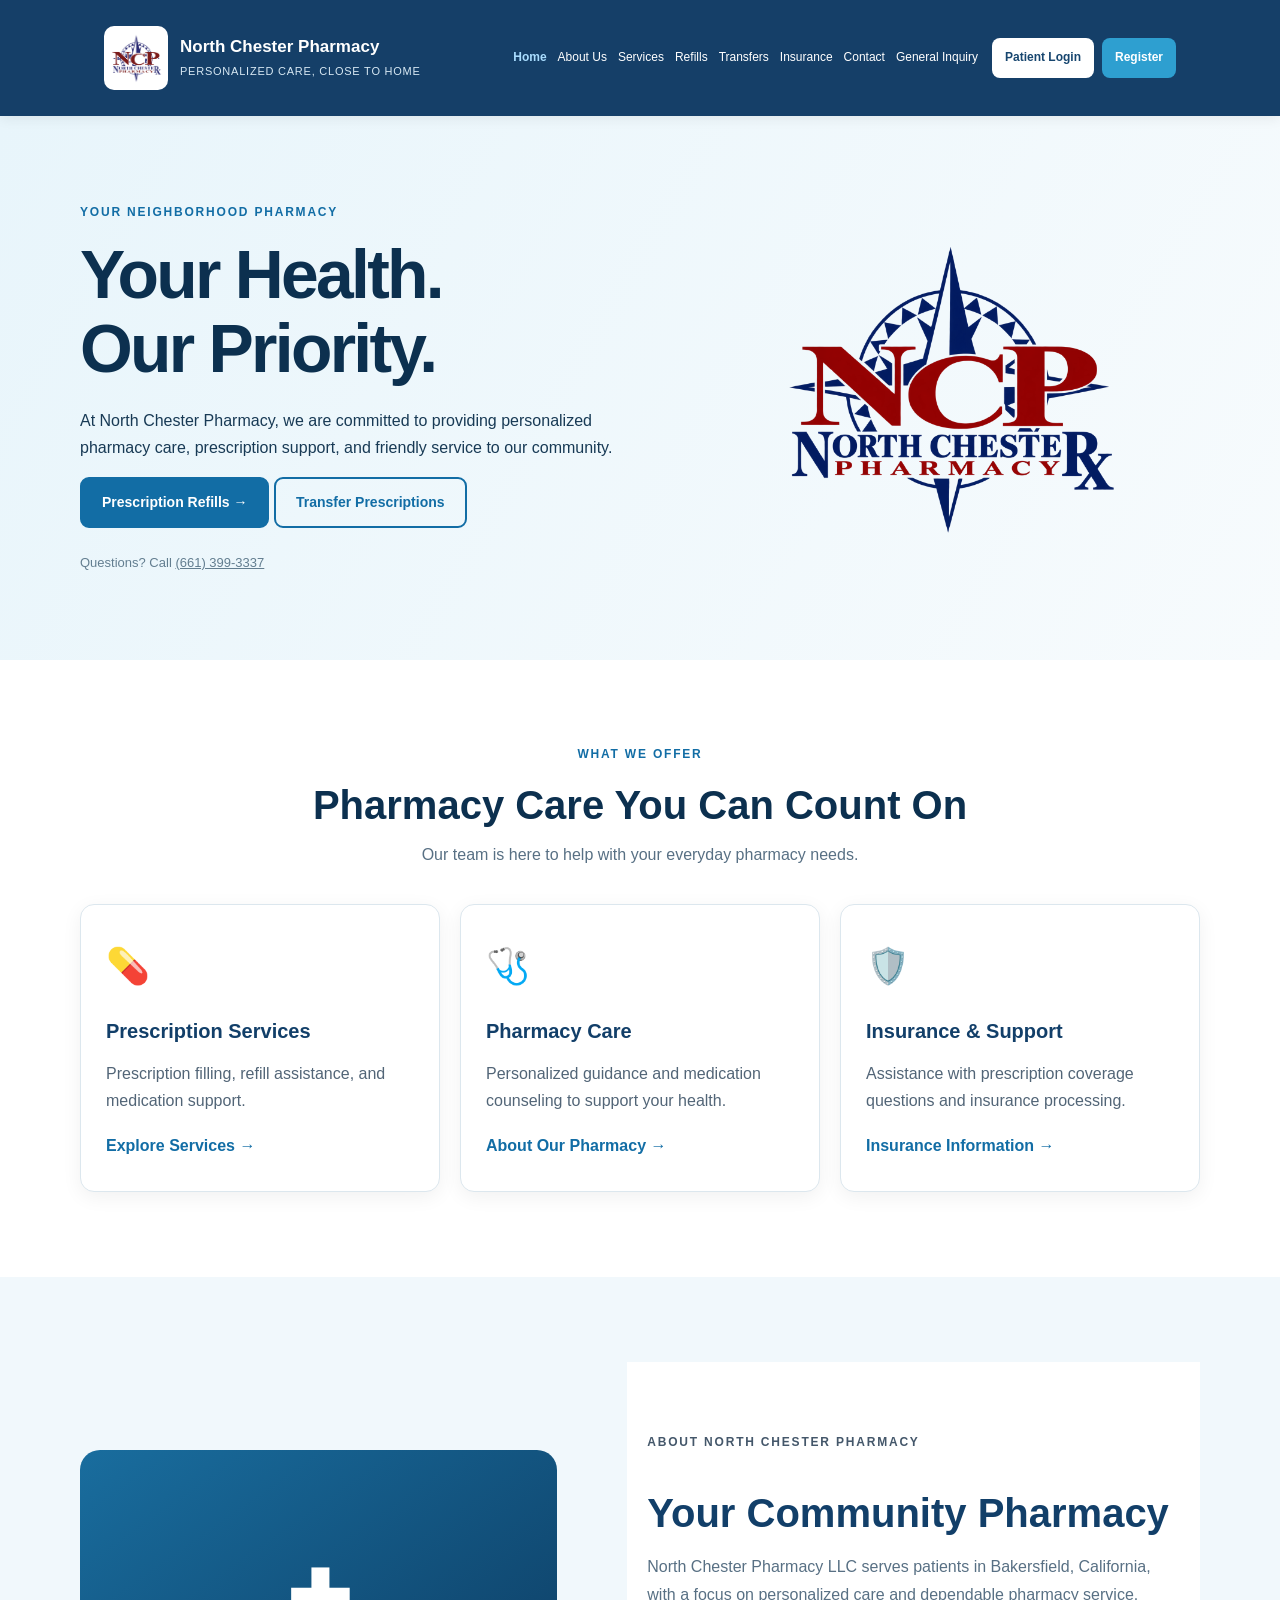
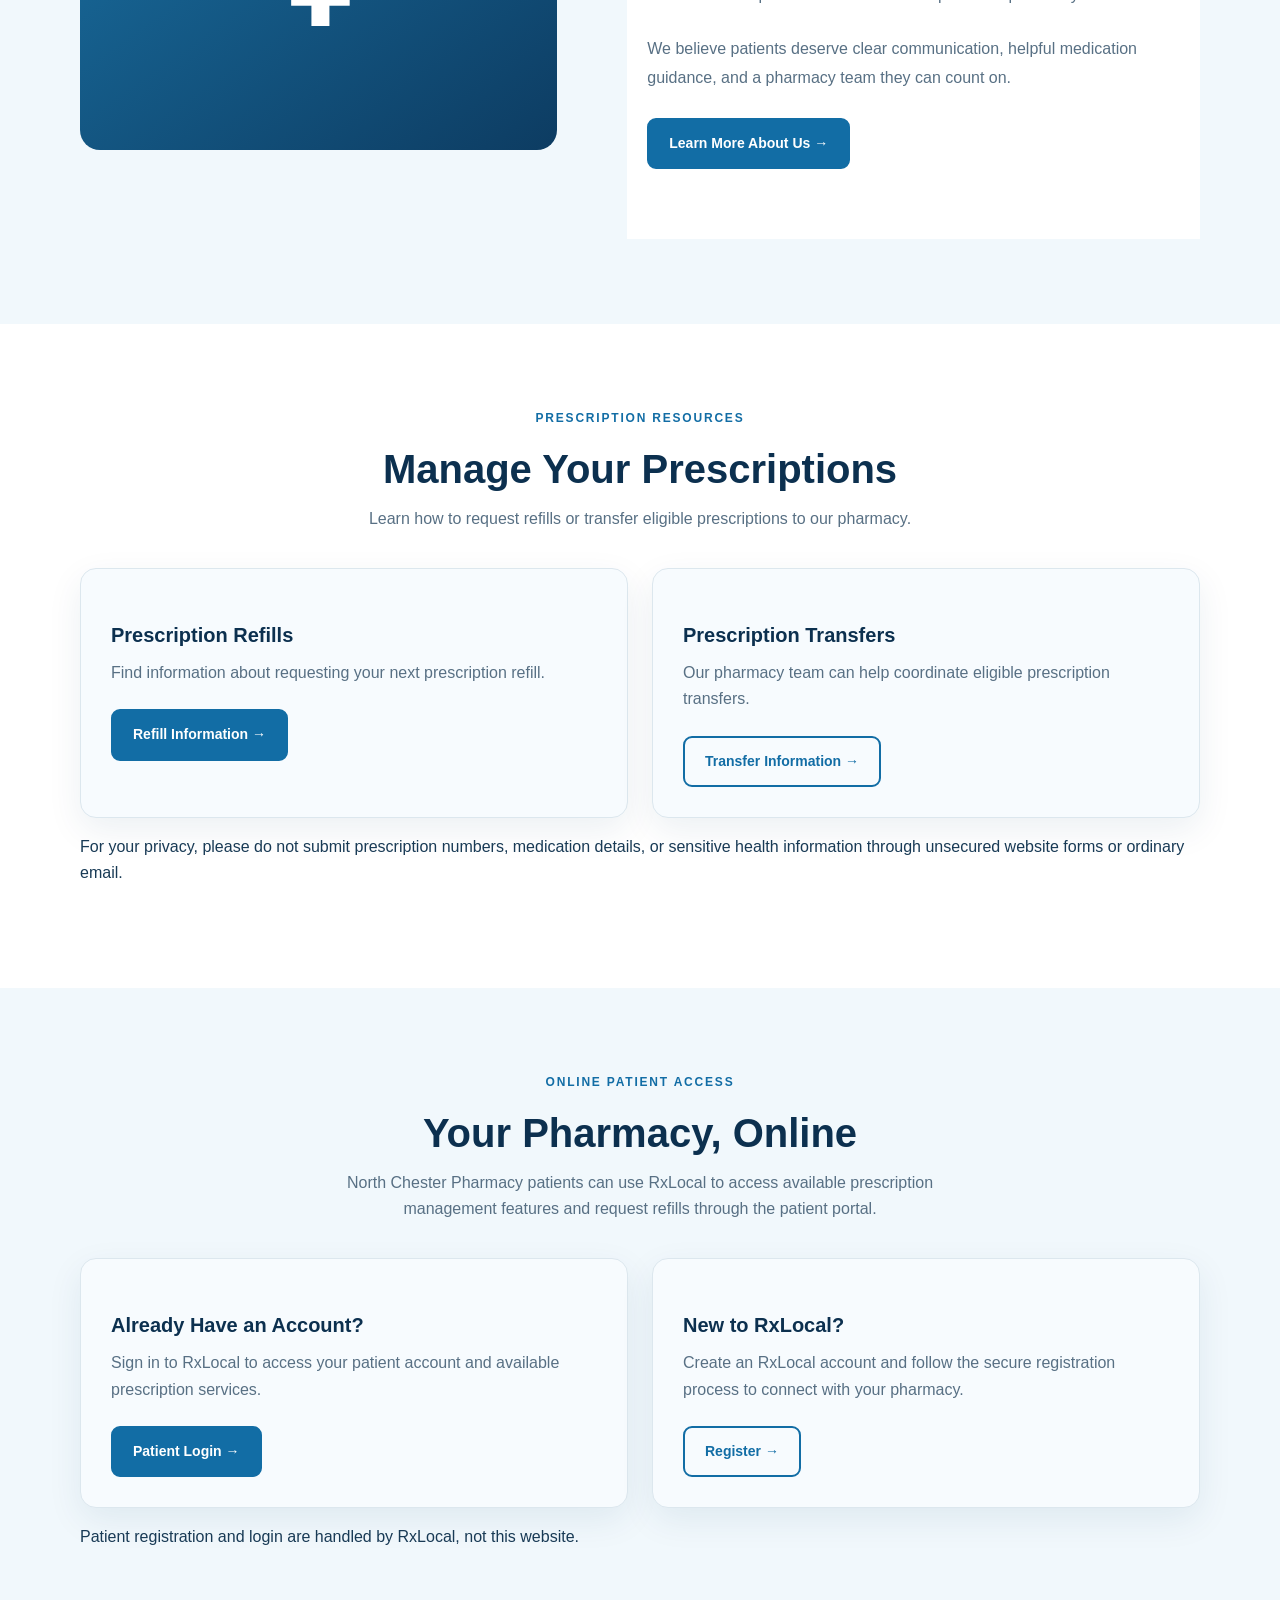
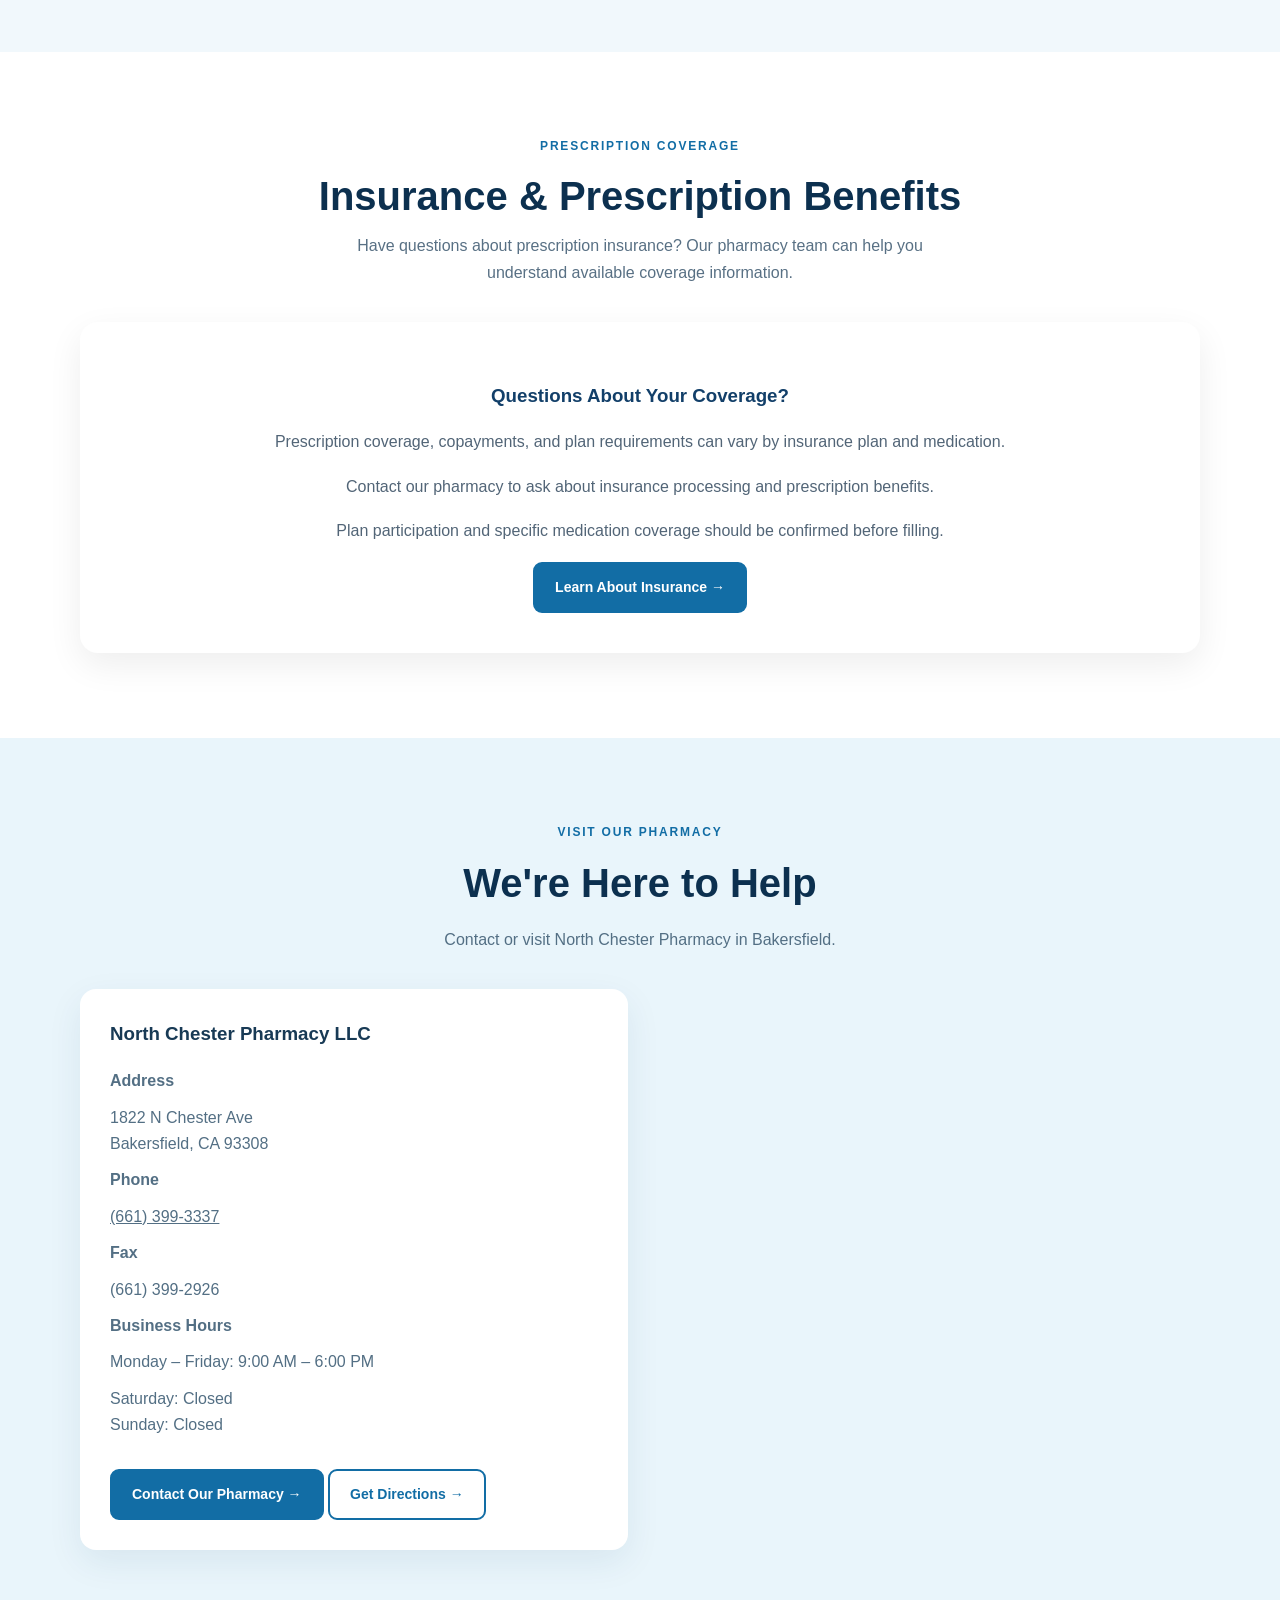
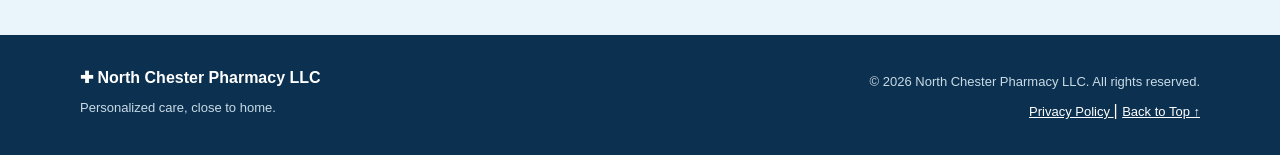
==== commit c0b3c94d: "adding transparent logo" ====
--- a/index.html
+++ b/index.html
@@ -2,128 +2,775 @@
 <!DOCTYPE html>
 <html lang="en">
 <head>
-  <meta charset="UTF-8">
-  <meta name="viewport"
-        content="width=device-width, initial-scale=1.0">
-  <title>Website Maintenance | North Chester Pharmacy</title>
-
-  <style>
-    * { box-sizing: border-box; }
-
-    body {
-      margin: 0;
-      min-height: 100vh;
-      display: flex;
-      align-items: center;
-      justify-content: center;
-      padding: 24px;
-      font-family: Arial, sans-serif;
-      background: #edf4fa;
-      color: #17466f;
-    }
-
-    .maintenance-card {
-      max-width: 580px;
-      width: 100%;
-      padding: 48px 30px;
-      background: white;
-      border-radius: 18px;
-      text-align: center;
-      box-shadow: 0 12px 40px rgba(0,0,0,.08);
-    }
-
-    .logo {
-      display: inline-flex;
-      align-items: center;
-      justify-content: center;
-      width: 70px;
-      height: 70px;
-      background: #17466f;
-      color: white;
-      border-radius: 16px;
-      font-size: 45px;
-      font-weight: bold;
-    }
-
-    h1 {
-      font-size: 28px;
-      margin-bottom: 5px;
-    }
-
-    h2 {
-      font-size: 23px;
-      margin-top: 35px;
-    }
-
-    p {
-      line-height: 1.7;
-      color: #52657a;
-    }
-
-    .phone {
-      display: inline-block;
-      margin-top: 20px;
-      padding: 14px 25px;
-      background: #17466f;
-      color: white;
-      text-decoration: none;
-      border-radius: 9px;
-      font-weight: bold;
-    }
-
-    .address {
-      margin-top: 25px;
-      font-size: 14px;
-    }
-
-    .pharmacy-logo {
-    display: block;
-    width: 150px;
-    height: 150px;
-    object-fit: contain;
-    margin: 0 auto 20px;
-    }
-
-  </style>
+    <meta charset="UTF-8">
+
+    <meta name="viewport"
+          content="width=device-width, initial-scale=1.0">
+
+    <meta name="description"
+          content="North Chester Pharmacy LLC in Bakersfield, California. Personalized pharmacy care, prescription refills, transfers, insurance assistance, and medication support.">
+
+    <meta name="theme-color" content="#173f68">
+
+    <title>North Chester Pharmacy | Your Health. Our Priority.</title>
+
+    <link rel="stylesheet" href="css/style.css">
+    <script src="js/script.js" defer></script>
+
+    <style>
+        /* =========================================
+           HEADER LOGO
+        ========================================= */
+
+        .site-header .brand-mark {
+            display: flex;
+            align-items: center;
+            justify-content: center;
+            width: 64px;
+            height: 64px;
+            flex-shrink: 0;
+            border-radius: 10px;
+            background: #ffffff;
+            overflow: hidden;
+        }
+
+        .site-header .header-logo {
+            display: block;
+            width: 100%;
+            height: 100%;
+            padding: 3px;
+            object-fit: contain;
+        }
+
+        /* =========================================
+           HERO SECTION - LOGO ONLY
+        ========================================= */
+
+        .hero .hero-art {
+            display: flex;
+            align-items: center;
+            justify-content: center;
+            position: relative;
+            min-height: 400px;
+            width: 100%;
+            background: transparent;
+            overflow: visible;
+        }
+
+        .hero .hero-pharmacy-logo {
+            display: block;
+            position: relative;
+            width: min(100%, 460px);
+            height: auto;
+            max-height: 420px;
+            object-fit: contain;
+            background: transparent;
+            border: none;
+            border-radius: 0;
+            box-shadow: none;
+        }
+
+        /* =========================================
+           RESPONSIVE HEADER
+        ========================================= */
+
+        @media (min-width: 1201px) {
+            .site-header .header-inner {
+                flex-wrap: wrap;
+                row-gap: 12px;
+            }
+        }
+
+        @media (max-width: 1200px) {
+            .site-header .header-inner {
+                flex-wrap: wrap;
+                row-gap: 12px;
+            }
+
+            .site-header .patient-actions {
+                display: flex;
+                align-items: center;
+                gap: 10px;
+            }
+        }
+
+        @media (max-width: 900px) {
+            .site-header .brand-mark {
+                width: 54px;
+                height: 54px;
+            }
+
+            .hero .hero-art {
+                min-height: 300px;
+            }
+
+            .hero .hero-pharmacy-logo {
+                width: min(90%, 380px);
+            }
+        }
+
+        @media (max-width: 600px) {
+            .hero .hero-art {
+                min-height: 240px;
+            }
+
+            .hero .hero-pharmacy-logo {
+                width: min(90%, 290px);
+            }
+        }
+    </style>
 </head>
 
 <body>
 
-  <main class="maintenance-card">
-
-    <img
-    src="images/pharmacy-logo.png"
-    alt="North Chester Pharmacy Logo"
-    class="pharmacy-logo"
->
-
-    <h1>North Chester Pharmacy</h1>
-
-    <p>Personalized care, close to home</p>
-
-    <h2>Website Under Maintenance</h2>
-
-    <p>
-      We're currently making improvements
-      to our website to serve you better.
-    </p>
-
-    <p>
-      Our pharmacy remains available
-      to assist with your prescription
-      and pharmacy needs.
-    </p>
-
-    <a class="phone" href="tel:+16613993337">
-      Call Us: (661) 399-3337
+    <!-- ACCESSIBILITY -->
+    <a class="skip-link" href="#main">
+        Skip to main content
     </a>
 
-    <p class="address">
-      1822 N Chester Ave<br>
-      Bakersfield, CA 93308
-    </p>
-
-  </main>
+    <!-- =========================================
+         WEBSITE HEADER
+    ========================================= -->
+
+    <header class="site-header">
+
+        <div class="container header-inner">
+
+            <!-- OFFICIAL PHARMACY LOGO -->
+            <a class="brand"
+               href="index.html"
+               aria-label="North Chester Pharmacy home">
+
+                <span class="brand-mark">
+                    <img
+                        src="images/pharmacy-logo.png"
+                        alt=""
+                        class="header-logo"
+                    >
+                </span>
+
+                <span>
+                    <strong>North Chester Pharmacy</strong>
+                    <small>Personalized care, close to home</small>
+                </span>
+
+            </a>
+
+            <!-- MOBILE MENU -->
+            <button
+                class="menu-toggle"
+                type="button"
+                aria-expanded="false"
+                aria-controls="primary-nav"
+                aria-label="Open navigation menu">
+
+                <span></span>
+                <span></span>
+                <span></span>
+
+            </button>
+
+            <!-- NAVIGATION -->
+            <nav class="main-nav"
+                 id="primary-nav"
+                 aria-label="Main navigation">
+
+                <a href="index.html" aria-current="page">
+                    Home
+                </a>
+
+                <a href="about.html">
+                    About Us
+                </a>
+
+                <a href="services.html">
+                    Services
+                </a>
+
+                <a href="refills.html">
+                    Refills
+                </a>
+
+                <a href="transfers.html">
+                    Transfers
+                </a>
+
+                <a href="insurance.html">
+                    Insurance
+                </a>
+
+                <a href="contact.html">
+                    Contact
+                </a>
+
+                <a href="inquiry.html">
+                    General Inquiry
+                </a>
+
+            </nav>
+
+            <!-- RXLOCAL PATIENT LOGIN -->
+            <div class="patient-actions">
+
+                <a class="patient-login"
+                   href="https://patient.rxlocal.com/"
+                   target="_blank"
+                   rel="noopener noreferrer">
+                    Patient Login
+                </a>
+
+                <a class="patient-register"
+                   href="https://patient.rxlocal.com/registration?fromlegacy=true"
+                   target="_blank"
+                   rel="noopener noreferrer">
+                    Register
+                </a>
+
+            </div>
+
+        </div>
+
+    </header>
+
+    <!-- =========================================
+         MAIN CONTENT
+    ========================================= -->
+
+    <main id="main">
+
+        <!-- =====================================
+             HERO SECTION
+        ===================================== -->
+
+        <section class="hero">
+
+            <div class="container hero-grid">
+
+                <!-- LEFT SIDE -->
+                <div class="hero-content">
+
+                    <p class="eyebrow">
+                        YOUR NEIGHBORHOOD PHARMACY
+                    </p>
+
+                    <h1>
+                        Your Health.<br>
+                        Our Priority.
+                    </h1>
+
+                    <p class="hero-description">
+                        At North Chester Pharmacy, we are
+                        committed to providing personalized
+                        pharmacy care, prescription support,
+                        and friendly service to our community.
+                    </p>
+
+                    <div class="hero-actions">
+
+                        <a href="refills.html"
+                           class="button button-primary">
+                            Prescription Refills →
+                        </a>
+
+                        <a href="transfers.html"
+                           class="button button-outline">
+                            Transfer Prescriptions
+                        </a>
+
+                    </div>
+
+                    <p class="hero-note">
+                        Questions? Call
+                        <a href="tel:+16613993337">
+                            (661) 399-3337
+                        </a>
+                    </p>
+
+                </div>
+
+                <!-- RIGHT SIDE: OFFICIAL LOGO ONLY -->
+                <div class="hero-art">
+
+                    <img
+                        src="images/pharmacy-logo-transparent.png"
+                        alt="North Chester Pharmacy NCP official logo"
+                        class="hero-pharmacy-logo"
+                    >
+
+                </div>
+
+            </div>
+
+        </section>
+
+        <!-- =====================================
+             PHARMACY SERVICES
+        ===================================== -->
+
+        <section class="section">
+
+            <div class="container">
+
+                <p class="eyebrow center">
+                    WHAT WE OFFER
+                </p>
+
+                <h2 class="section-heading">
+                    Pharmacy Care You Can Count On
+                </h2>
+
+                <p class="section-intro">
+                    Our team is here to help with your
+                    everyday pharmacy needs.
+                </p>
+
+                <div class="cards">
+
+                    <!-- SERVICE 1 -->
+                    <article class="service-card">
+
+                        <div class="service-icon"
+                             aria-hidden="true">
+                            💊
+                        </div>
+
+                        <h3>Prescription Services</h3>
+
+                        <p>
+                            Prescription filling,
+                            refill assistance,
+                            and medication support.
+                        </p>
+
+                        <a href="services.html">
+                            Explore Services →
+                        </a>
+
+                    </article>
+
+                    <!-- SERVICE 2 -->
+                    <article class="service-card">
+
+                        <div class="service-icon"
+                             aria-hidden="true">
+                            🩺
+                        </div>
+
+                        <h3>Pharmacy Care</h3>
+
+                        <p>
+                            Personalized guidance and
+                            medication counseling to
+                            support your health.
+                        </p>
+
+                        <a href="about.html">
+                            About Our Pharmacy →
+                        </a>
+
+                    </article>
+
+                    <!-- SERVICE 3 -->
+                    <article class="service-card">
+
+                        <div class="service-icon"
+                             aria-hidden="true">
+                            🛡️
+                        </div>
+
+                        <h3>Insurance &amp; Support</h3>
+
+                        <p>
+                            Assistance with prescription
+                            coverage questions and
+                            insurance processing.
+                        </p>
+
+                        <a href="insurance.html">
+                            Insurance Information →
+                        </a>
+
+                    </article>
+
+                </div>
+
+            </div>
+
+        </section>
+
+        <!-- =====================================
+             ABOUT US
+        ===================================== -->
+
+        <section class="section section-soft">
+
+            <div class="container split">
+
+                <div class="about-graphic"
+                     aria-hidden="true">
+                    <span>✚</span>
+                </div>
+
+                <div class="about-content">
+
+                    <p class="eyebrow">
+                        ABOUT NORTH CHESTER PHARMACY
+                    </p>
+
+                    <h2>Your Community Pharmacy</h2>
+
+                    <p>
+                        North Chester Pharmacy LLC serves
+                        patients in Bakersfield, California,
+                        with a focus on personalized care
+                        and dependable pharmacy service.
+                    </p>
+
+                    <p>
+                        We believe patients deserve clear
+                        communication, helpful medication
+                        guidance, and a pharmacy team
+                        they can count on.
+                    </p>
+
+                    <a href="about.html"
+                       class="button button-primary">
+                        Learn More About Us →
+                    </a>
+
+                </div>
+
+            </div>
+
+        </section>
+
+        <!-- =====================================
+             REFILLS AND TRANSFERS
+        ===================================== -->
+
+        <section class="section">
+
+            <div class="container">
+
+                <p class="eyebrow center">
+                    PRESCRIPTION RESOURCES
+                </p>
+
+                <h2 class="section-heading">
+                    Manage Your Prescriptions
+                </h2>
+
+                <p class="section-intro">
+                    Learn how to request refills or
+                    transfer eligible prescriptions
+                    to our pharmacy.
+                </p>
+
+                <div class="resource-grid">
+
+                    <article class="resource-card">
+
+                        <h3>Prescription Refills</h3>
+
+                        <p>
+                            Find information about
+                            requesting your next
+                            prescription refill.
+                        </p>
+
+                        <a href="refills.html"
+                           class="button button-primary">
+                            Refill Information →
+                        </a>
+
+                    </article>
+
+                    <article class="resource-card">
+
+                        <h3>Prescription Transfers</h3>
+
+                        <p>
+                            Our pharmacy team can help
+                            coordinate eligible
+                            prescription transfers.
+                        </p>
+
+                        <a href="transfers.html"
+                           class="button button-outline">
+                            Transfer Information →
+                        </a>
+
+                    </article>
+
+                </div>
+
+                <p class="resource-note">
+                    For your privacy, please do not submit
+                    prescription numbers, medication details,
+                    or sensitive health information through
+                    unsecured website forms or ordinary email.
+                </p>
+
+            </div>
+
+        </section>
+
+        <!-- =====================================
+             RXLOCAL PATIENT PORTAL
+        ===================================== -->
+
+        <section class="section section-soft"
+                 aria-labelledby="portal-heading">
+
+            <div class="container">
+
+                <p class="eyebrow center">
+                    ONLINE PATIENT ACCESS
+                </p>
+
+                <h2 class="section-heading"
+                    id="portal-heading">
+                    Your Pharmacy, Online
+                </h2>
+
+                <p class="section-intro">
+                    North Chester Pharmacy patients can
+                    use RxLocal to access available
+                    prescription management features
+                    and request refills through
+                    the patient portal.
+                </p>
+
+                <div class="resource-grid">
+
+                    <article class="resource-card">
+
+                        <h3>Already Have an Account?</h3>
+
+                        <p>
+                            Sign in to RxLocal to access
+                            your patient account and
+                            available prescription services.
+                        </p>
+
+                        <a class="button button-primary"
+                           href="https://patient.rxlocal.com/"
+                           target="_blank"
+                           rel="noopener noreferrer">
+                            Patient Login →
+                        </a>
+
+                    </article>
+
+                    <article class="resource-card">
+
+                        <h3>New to RxLocal?</h3>
+
+                        <p>
+                            Create an RxLocal account
+                            and follow the secure
+                            registration process to
+                            connect with your pharmacy.
+                        </p>
+
+                        <a class="button button-outline"
+                           href="https://patient.rxlocal.com/registration?fromlegacy=true"
+                           target="_blank"
+                           rel="noopener noreferrer">
+                            Register →
+                        </a>
+
+                    </article>
+
+                </div>
+
+                <p class="resource-note">
+                    Patient registration and login are
+                    handled by RxLocal, not this website.
+                </p>
+
+            </div>
+
+        </section>
+
+        <!-- =====================================
+             INSURANCE
+        ===================================== -->
+
+        <section class="section">
+
+            <div class="container">
+
+                <p class="eyebrow center">
+                    PRESCRIPTION COVERAGE
+                </p>
+
+                <h2 class="section-heading">
+                    Insurance &amp; Prescription Benefits
+                </h2>
+
+                <p class="section-intro">
+                    Have questions about prescription
+                    insurance? Our pharmacy team can help
+                    you understand available coverage
+                    information.
+                </p>
+
+                <div class="insurance-home-card">
+
+                    <h3>
+                        Questions About Your Coverage?
+                    </h3>
+
+                    <p>
+                        Prescription coverage, copayments,
+                        and plan requirements can vary
+                        by insurance plan and medication.
+                    </p>
+
+                    <p>
+                        Contact our pharmacy to ask about
+                        insurance processing and
+                        prescription benefits.
+                    </p>
+
+                    <p>
+                        Plan participation and specific
+                        medication coverage should be
+                        confirmed before filling.
+                    </p>
+
+                    <a href="insurance.html"
+                       class="button button-primary">
+                        Learn About Insurance →
+                    </a>
+
+                </div>
+
+            </div>
+
+        </section>
+
+        <!-- =====================================
+             CONTACT
+        ===================================== -->
+
+        <section class="section section-contact">
+
+            <div class="container">
+
+                <p class="eyebrow center">
+                    VISIT OUR PHARMACY
+                </p>
+
+                <h2 class="section-heading">
+                    We're Here to Help
+                </h2>
+
+                <p class="section-intro">
+                    Contact or visit North Chester
+                    Pharmacy in Bakersfield.
+                </p>
+
+                <div class="contact-grid">
+
+                    <div class="contact-panel">
+
+                        <h3>North Chester Pharmacy LLC</h3>
+
+                        <p><strong>Address</strong></p>
+
+                        <p>
+                            1822 N Chester Ave<br>
+                            Bakersfield, CA 93308
+                        </p>
+
+                        <p><strong>Phone</strong></p>
+
+                        <p>
+                            <a href="tel:+16613993337">
+                                (661) 399-3337
+                            </a>
+                        </p>
+
+                        <p><strong>Fax</strong></p>
+
+                        <p>(661) 399-2926</p>
+
+                        <p><strong>Business Hours</strong></p>
+
+                        <p>
+                            Monday – Friday:
+                            9:00 AM – 6:00 PM
+                        </p>
+
+                        <p>
+                            Saturday: Closed<br>
+                            Sunday: Closed
+                        </p>
+
+                        <a class="button button-primary"
+                           href="contact.html">
+                            Contact Our Pharmacy →
+                        </a>
+
+                        <a class="button button-outline"
+                           href="https://www.google.com/maps/search/?api=1&amp;query=1822+N+Chester+Ave%2C+Bakersfield%2C+CA+93308"
+                           target="_blank"
+                           rel="noopener noreferrer">
+                            Get Directions →
+                        </a>
+
+                    </div>
+
+                </div>
+
+            </div>
+
+        </section>
+
+    </main>
+
+    <!-- =========================================
+         FOOTER
+    ========================================= -->
+
+    <footer class="site-footer">
+
+        <div class="container footer-inner">
+
+            <div>
+                <strong>
+                    ✚ North Chester Pharmacy LLC
+                </strong>
+
+                <p>
+                    Personalized care, close to home.
+                </p>
+            </div>
+
+            <div>
+                <p>
+                    &copy;
+                    <span id="year">2026</span>
+                    North Chester Pharmacy LLC.
+                    All rights reserved.
+                </p>
+
+                <a href="privacy.html">
+                    Privacy Policy
+                </a>
+
+                <span aria-hidden="true"> | </span>
+
+                <a href="#main">
+                    Back to Top ↑
+                </a>
+            </div>
+
+        </div>
+
+    </footer>
 
 </body>
 </html>
--- a/css/style.css
+++ b/css/style.css
@@ -0,0 +1,1267 @@
+:root{--navy:#123f69;--navy-dark:#0c304f;--blue:#126da5;--sky:#eaf5fb;--ink:#183a55;--muted:#587084;--white:#fff;--line:#dce7ee;--shadow:0 12px 35px rgba(19,63,105,.08)}
+*{box-sizing:border-box}html{scroll-behavior:smooth;scroll-padding-top:90px}body{margin:0;font-family:Arial,Helvetica,sans-serif;color:var(--ink);line-height:1.65;background:#fff}a{color:inherit}button{font:inherit}a:focus-visible,button:focus-visible{outline:3px solid #e8a52a;outline-offset:4px}.container{width:min(1120px,calc(100% - 40px));margin:auto}.skip-link{position:absolute;left:12px;top:-70px;background:#fff;color:#123f69;padding:10px;z-index:100}.skip-link:focus{top:10px}.site-header{background:var(--navy);color:#fff;position:sticky;top:0;z-index:20;box-shadow:0 3px 12px #0001}.header-inner{display:flex;align-items:center;justify-content:space-between;min-height:84px;gap:22px}.brand{display:flex;gap:12px;align-items:center;text-decoration:none}.brand-mark{display:grid;place-items:center;width:43px;height:43px;background:#fff;color:var(--navy);border-radius:11px;font-size:35px;font-weight:bold;line-height:1}.brand strong{display:block;font-size:17px;line-height:1.25}.brand small{display:block;font-size:10px;letter-spacing:.07em;color:#d7e8f3;text-transform:uppercase;margin-top:4px}.primary-nav{display:flex;align-items:center;gap:24px}.primary-nav a{font-size:14px;text-decoration:none;color:#e9f3f8;font-weight:600}.primary-nav a:hover,.primary-nav a.active{color:#fff;text-decoration:underline;text-underline-offset:7px}.menu-toggle{display:none}.hero{background:linear-gradient(120deg,#e8f5fb,#f7fbfd);overflow:hidden}.hero-grid{min-height:510px;display:grid;grid-template-columns:1.1fr 1fr;gap:60px;align-items:center;padding:72px 0}.eyebrow{font-size:12px;letter-spacing:.15em;color:var(--blue);font-weight:800;margin:0 0 16px}.hero h1{font-size:clamp(42px,5.3vw,70px);line-height:1.09;letter-spacing:-.04em;margin:0 0 22px;color:var(--navy-dark)}.hero h1 span{color:var(--blue)}.lead{font-size:19px;max-width:510px;color:#49687f;margin:0 0 29px}.actions{display:flex;flex-wrap:wrap;gap:12px}.button{display:inline-flex;justify-content:center;align-items:center;gap:10px;border-radius:9px;padding:12px 20px;text-decoration:none;font-weight:700;font-size:14px;transition:transform .2s,background .2s;border:2px solid var(--blue)}.button:hover{transform:translateY(-2px)}.button-primary{background:var(--blue);color:#fff}.button-primary:hover{background:#075681}.button-outline{background:transparent;color:var(--blue)}.button-outline:hover{background:#e5f1f9}.hero-note{font-size:13px;color:#637e90;margin:24px 0 0}.hero-art{height:350px;position:relative;display:grid;place-items:center}.art-circle{position:absolute;width:340px;height:340px;border-radius:50%;background:#cbe7f4}.store{position:relative;width:310px;filter:drop-shadow(0 22px 14px #15466b22);z-index:1}.store-sign{height:85px;border-radius:12px 12px 0 0;background:#fff;display:flex;justify-content:center;align-items:center;gap:10px;color:var(--navy);font-size:22px;font-weight:800;letter-spacing:.04em}.store-sign span{color:#0e81b8;font-size:32px}.store-awning{height:35px;background:repeating-linear-gradient(90deg,#1878ae 0 38px,#fff 38px 76px);border-radius:0 0 10px 10px}.store-front{height:155px;background:#f9fdff;display:flex;align-items:end;justify-content:space-evenly;padding:20px 14px 0;border:7px solid #d3e4ee;border-top:0}.store-window{width:70px;height:94px;background:#b9dce9;border:7px solid #fff;border-bottom:0}.store-door{width:75px;height:120px;background:#9ecfe0;border:7px solid #fff;border-bottom:0;position:relative}.door-handle{position:absolute;right:6px;top:65px;width:6px;height:12px;background:#fff}.art-pill{position:absolute;z-index:2;background:#fff;border-radius:14px;padding:10px 18px;box-shadow:var(--shadow);color:var(--blue);font-size:26px}.pill-one{top:18px;right:12px}.pill-two{bottom:20px;left:10px}.section{padding:85px 0}.center{text-align:center}.section-heading{text-align:center;font-size:clamp(29px,4vw,40px);line-height:1.2;margin:0 0 13px;color:var(--navy-dark)}.section-intro{max-width:610px;text-align:center;margin:0 auto 36px;color:var(--muted)}.cards{display:grid;grid-template-columns:repeat(3,1fr);gap:20px}.service-card,.resource-card{border:1px solid var(--line);border-radius:16px;padding:30px;background:#fff;box-shadow:var(--shadow)}.card-icon{display:grid;place-items:center;width:55px;height:55px;border-radius:14px;background:#e5f3fb;color:var(--blue);font-size:30px;font-weight:700}.service-card h3,.resource-card h3{margin:20px 0 8px;font-size:20px;color:var(--navy-dark)}.service-card p,.resource-card p{color:var(--muted);margin:0 0 18px}.service-card a,.text-link{color:var(--blue);font-weight:700;text-decoration:none}.service-card a:hover,.text-link:hover{text-decoration:underline}.section-soft{background:#f1f8fc}.split{display:grid;grid-template-columns:1fr 1.2fr;gap:70px;align-items:center}.split h2,.section-contact h2{font-size:clamp(29px,4vw,40px);line-height:1.2;margin:0 0 20px}.split p:not(.eyebrow){color:var(--muted)}.about-graphic{min-height:300px;background:linear-gradient(145deg,#196d9e,#0d3c62);border-radius:20px;color:#fff;display:flex;flex-direction:column;align-items:center;justify-content:center;text-align:center;gap:10px;font-size:26px;font-weight:700;line-height:1.3}.about-graphic span{font-size:76px;line-height:1}.resource-grid{display:grid;grid-template-columns:1fr 1fr;gap:24px;margin-top:35px}.resource-card{background:#f7fbfe}.resource-card .button{margin-top:5px}.privacy-note{text-align:center;color:#6a7f90;font-size:13px;margin:26px auto 0;max-width:780px}.section-contact{background:#e9f5fb}.contact-grid{display:grid;grid-template-columns:1fr 1fr;gap:65px;align-items:center}.section-contact p:not(.eyebrow){color:#536f84}.contact-panel{background:#fff;border-radius:16px;padding:30px;box-shadow:var(--shadow)}.contact-panel h3{margin:0 0 18px}.contact-panel p{margin:10px 0}.contact-panel .contact-note{font-size:12px;margin-top:22px}.site-footer{background:var(--navy-dark);color:#fff;padding:30px 0}.footer-inner{display:flex;justify-content:space-between;gap:20px}.footer-inner p{font-size:13px;color:#c9dbe7;margin:6px 0}.footer-inner a{color:#fff;font-size:13px}.footer-inner>div:last-child{text-align:right}
+@media(max-width:800px){.header-inner{min-height:74px}.menu-toggle{display:flex;width:42px;height:42px;border:1px solid #8baabd;background:transparent;border-radius:8px;flex-direction:column;justify-content:center;align-items:center;gap:5px;cursor:pointer}.menu-toggle span{width:20px;height:2px;background:#fff}.primary-nav{display:none;position:absolute;top:74px;left:0;right:0;background:var(--navy);padding:18px 22px 25px;flex-direction:column;align-items:stretch;gap:15px;border-top:1px solid #ffffff30}.primary-nav.open{display:flex}.hero-grid{grid-template-columns:1fr;gap:18px;padding:60px 0 35px}.hero-art{height:315px}.cards{grid-template-columns:1fr}.split,.contact-grid{grid-template-columns:1fr;gap:30px}.resource-grid{grid-template-columns:1fr}.section{padding:65px 0}}@media(max-width:480px){.container{width:min(100% - 30px,1120px)}.brand strong{font-size:14px}.brand small{font-size:8px}.brand-mark{width:37px;height:37px;font-size:28px}.hero h1{font-size:43px}.lead{font-size:17px}.actions .button{width:100%}.hero-art{transform:scale(.85);margin:-15px 0}.footer-inner{flex-direction:column}.footer-inner>div:last-child{text-align:left}.service-card,.resource-card{padding:24px}}@media(prefers-reduced-motion:reduce){html{scroll-behavior:auto}.button{transition:none}}
+
+
+/* About Us Page */
+
+.about-hero {
+    background: linear-gradient(135deg, #123f69, #1679b4);
+    color: white;
+    padding: 80px 20px;
+    text-align: center;
+}
+
+.about-hero h1 {
+    font-size: clamp(2rem, 5vw, 3rem);
+    margin-bottom: 20px;
+}
+
+.about-hero p {
+    font-size: 1.1rem;
+    max-width: 650px;
+    margin: 0 auto;
+    line-height: 1.7;
+}
+
+.about-content {
+    padding: 70px 20px;
+    background-color: #ffffff;
+}
+
+.about-content .container {
+    max-width: 1000px;
+    margin: 0 auto;
+}
+
+.about-content h2 {
+    color: #123f69;
+    margin-top: 35px;
+    margin-bottom: 15px;
+}
+
+.about-content p {
+    color: #44576a;
+    line-height: 1.8;
+    margin-bottom: 25px;
+}
+
+
+/* Pharmacy Services Page */
+
+.services-hero {
+    background: linear-gradient(135deg, #123f69, #1679b4);
+    color: white;
+    text-align: center;
+    padding: 80px 20px;
+}
+
+.services-hero h1 {
+    font-size: clamp(2rem, 5vw, 3rem);
+    margin-bottom: 15px;
+}
+
+.services-hero p {
+    font-size: 1.1rem;
+    line-height: 1.7;
+}
+
+.services-section {
+    background: #f4f8fc;
+    padding: 70px 20px;
+}
+
+.services-section .container {
+    max-width: 1150px;
+    margin: 0 auto;
+}
+
+.services-section h2 {
+    text-align: center;
+    color: #123f69;
+    margin-bottom: 40px;
+    font-size: 2rem;
+}
+
+.services-grid {
+    display: grid;
+    grid-template-columns: repeat(3, minmax(0, 1fr));
+    gap: 24px;
+}
+
+.service-card {
+    background: white;
+    border-radius: 14px;
+    padding: 32px 25px;
+    box-shadow: 0 5px 20px rgba(0, 0, 0, 0.06);
+    transition: transform 0.2s ease;
+}
+
+.service-card:hover {
+    transform: translateY(-5px);
+}
+
+.service-icon {
+    font-size: 2.2rem;
+    margin-bottom: 18px;
+}
+
+.service-card h3 {
+    color: #123f69;
+    margin-bottom: 12px;
+}
+
+.service-card p {
+    color: #526577;
+    line-height: 1.7;
+}
+
+.services-cta {
+    background: #123f69;
+    color: white;
+    text-align: center;
+    padding: 65px 20px;
+}
+
+.services-cta p {
+    margin: 15px 0 30px;
+}
+
+.services-button {
+    display: inline-block;
+    background: white;
+    color: #123f69;
+    padding: 14px 26px;
+    border-radius: 8px;
+    text-decoration: none;
+    font-weight: 600;
+}
+
+.services-button:hover {
+    background: #e5f2fa;
+}
+
+@media (max-width: 900px) {
+    .services-grid {
+        grid-template-columns: repeat(2, minmax(0, 1fr));
+    }
+}
+
+@media (max-width: 600px) {
+    .services-grid {
+        grid-template-columns: 1fr;
+    }
+
+    .services-hero {
+        padding: 55px 20px;
+    }
+}
+
+
+/* Prescription Refills Page */
+
+.refills-hero {
+    background: linear-gradient(135deg, #123f69, #1679b4);
+    color: white;
+    padding: 80px 20px;
+    text-align: center;
+}
+
+.refills-hero h1 {
+    font-size: clamp(2rem, 5vw, 3rem);
+    margin-bottom: 15px;
+}
+
+.refills-hero p {
+    font-size: 1.1rem;
+    line-height: 1.7;
+}
+
+.refills-section {
+    background: #f4f8fc;
+    padding: 70px 20px;
+}
+
+.refills-section .container {
+    max-width: 1150px;
+    margin: 0 auto;
+}
+
+.refills-section h2 {
+    color: #123f69;
+    text-align: center;
+    font-size: 2rem;
+    margin-bottom: 15px;
+}
+
+.refills-intro {
+    text-align: center;
+    color: #526577;
+    margin-bottom: 40px;
+}
+
+.refills-grid {
+    display: grid;
+    grid-template-columns: repeat(3, minmax(0, 1fr));
+    gap: 24px;
+}
+
+.refill-card {
+    background: white;
+    padding: 35px 25px;
+    border-radius: 14px;
+    box-shadow: 0 5px 20px rgba(0,0,0,0.06);
+}
+
+.refill-number {
+    color: #1679b4;
+    font-size: 2rem;
+    font-weight: bold;
+    margin-bottom: 20px;
+}
+
+.refill-card h3 {
+    color: #123f69;
+    margin-bottom: 12px;
+}
+
+.refill-card p {
+    color: #526577;
+    line-height: 1.7;
+}
+
+.refills-help {
+    background: #123f69;
+    color: white;
+    text-align: center;
+    padding: 65px 20px;
+}
+
+.refills-help p {
+    margin: 15px 0 30px;
+}
+
+.refills-button {
+    display: inline-block;
+    background: white;
+    color: #123f69;
+    padding: 14px 26px;
+    border-radius: 8px;
+    text-decoration: none;
+    font-weight: 600;
+}
+
+.refills-button:hover {
+    background: #e5f2fa;
+}
+
+@media (max-width: 800px) {
+    .refills-grid {
+        grid-template-columns: 1fr;
+    }
+
+    .refills-hero {
+        padding: 55px 20px;
+    }
+}
+
+
+/* Prescription Transfers Page */
+
+.transfers-hero {
+    background: linear-gradient(135deg, #123f69, #1679b4);
+    color: white;
+    text-align: center;
+    padding: 80px 20px;
+}
+
+.transfers-hero h1 {
+    font-size: clamp(2rem, 5vw, 3rem);
+    margin-bottom: 15px;
+}
+
+.transfers-hero p {
+    max-width: 700px;
+    margin: 0 auto;
+    line-height: 1.7;
+    font-size: 1.1rem;
+}
+
+.transfers-section {
+    padding: 70px 20px;
+    background: #f4f8fc;
+}
+
+.transfers-section .container,
+.transfers-info .container,
+.transfers-cta .container {
+    max-width: 1150px;
+    margin: 0 auto;
+}
+
+.transfers-section h2,
+.transfers-info h2 {
+    color: #123f69;
+    text-align: center;
+    font-size: 2rem;
+    margin-bottom: 18px;
+}
+
+.transfers-intro {
+    text-align: center;
+    color: #526577;
+    margin-bottom: 40px;
+}
+
+.transfers-grid {
+    display: grid;
+    grid-template-columns: repeat(2, minmax(0, 1fr));
+    gap: 24px;
+}
+
+.transfer-card {
+    background: white;
+    padding: 35px 28px;
+    border-radius: 14px;
+    box-shadow: 0 5px 20px rgba(0, 0, 0, 0.06);
+}
+
+.transfer-number {
+    font-size: 2rem;
+    font-weight: bold;
+    color: #1679b4;
+    margin-bottom: 15px;
+}
+
+.transfer-card h3 {
+    color: #123f69;
+    margin-bottom: 12px;
+}
+
+.transfer-card p {
+    color: #526577;
+    line-height: 1.7;
+}
+
+.transfers-info {
+    padding: 65px 20px;
+    background: white;
+}
+
+.transfers-info-box {
+    background: #eaf5fb;
+    padding: 30px;
+    border-left: 4px solid #1679b4;
+    border-radius: 8px;
+    max-width: 800px;
+    margin: 0 auto;
+}
+
+.transfers-info-box p {
+    color: #44576a;
+    line-height: 1.8;
+}
+
+.transfers-cta {
+    background: #123f69;
+    color: white;
+    text-align: center;
+    padding: 65px 20px;
+}
+
+.transfers-cta p {
+    margin: 15px 0 30px;
+}
+
+.transfers-button {
+    display: inline-block;
+    background: white;
+    color: #123f69;
+    padding: 14px 26px;
+    border-radius: 8px;
+    text-decoration: none;
+    font-weight: 600;
+}
+
+.transfers-button:hover {
+    background: #e5f2fa;
+}
+
+@media (max-width: 700px) {
+    .transfers-grid {
+        grid-template-columns: 1fr;
+    }
+
+    .transfers-hero {
+        padding: 55px 20px;
+    }
+}
+
+
+/* Insurance Information Page */
+
+.insurance-hero {
+    background: linear-gradient(135deg, #123f69, #1679b4);
+    color: white;
+    padding: 80px 20px;
+    text-align: center;
+}
+
+.insurance-hero h1 {
+    font-size: clamp(2rem, 5vw, 3rem);
+    margin-bottom: 15px;
+}
+
+.insurance-hero p {
+    font-size: 1.1rem;
+    line-height: 1.7;
+}
+
+.insurance-section {
+    background: #f4f8fc;
+    padding: 70px 20px;
+}
+
+.insurance-section .container,
+.insurance-details .container,
+.insurance-notice .container,
+.insurance-cta .container {
+    max-width: 1150px;
+    margin: 0 auto;
+}
+
+.insurance-section h2,
+.insurance-details h2 {
+    text-align: center;
+    color: #123f69;
+    font-size: 2rem;
+    margin-bottom: 20px;
+}
+
+.insurance-intro {
+    text-align: center;
+    color: #526577;
+    line-height: 1.8;
+    max-width: 800px;
+    margin: 0 auto 40px;
+}
+
+.insurance-grid {
+    display: grid;
+    grid-template-columns: repeat(3, minmax(0, 1fr));
+    gap: 24px;
+}
+
+.insurance-card {
+    background: white;
+    padding: 32px 25px;
+    border-radius: 14px;
+    box-shadow: 0 5px 20px rgba(0,0,0,0.06);
+    transition: transform 0.2s ease;
+}
+
+.insurance-card:hover {
+    transform: translateY(-5px);
+}
+
+.insurance-icon {
+    font-size: 2.2rem;
+    margin-bottom: 18px;
+}
+
+.insurance-card h3 {
+    color: #123f69;
+    margin-bottom: 12px;
+}
+
+.insurance-card p {
+    color: #526577;
+    line-height: 1.7;
+}
+
+.insurance-details {
+    padding: 70px 20px;
+    background: white;
+}
+
+.insurance-steps {
+    max-width: 850px;
+    margin: 40px auto 0;
+}
+
+.insurance-step {
+    display: flex;
+    align-items: flex-start;
+    gap: 24px;
+    padding: 25px 0;
+    border-bottom: 1px solid #e1e8ef;
+}
+
+.insurance-number {
+    font-size: 2rem;
+    font-weight: bold;
+    color: #1679b4;
+}
+
+.insurance-step h3 {
+    color: #123f69;
+    margin-bottom: 10px;
+}
+
+.insurance-step p {
+    color: #526577;
+    line-height: 1.7;
+}
+
+.insurance-notice {
+    background: #eaf5fb;
+    padding: 50px 20px;
+    text-align: center;
+}
+
+.insurance-notice h2 {
+    color: #123f69;
+    margin-bottom: 15px;
+}
+
+.insurance-notice p {
+    color: #44576a;
+    max-width: 850px;
+    margin: 0 auto;
+    line-height: 1.8;
+}
+
+.insurance-cta {
+    background: #123f69;
+    color: white;
+    padding: 65px 20px;
+    text-align: center;
+}
+
+.insurance-cta p {
+    margin: 15px 0 30px;
+}
+
+.insurance-button {
+    display: inline-block;
+    background: white;
+    color: #123f69;
+    padding: 14px 26px;
+    border-radius: 8px;
+    text-decoration: none;
+    font-weight: 600;
+}
+
+.insurance-button:hover {
+    background: #e5f2fa;
+}
+
+@media (max-width: 900px) {
+    .insurance-grid {
+        grid-template-columns: repeat(2, minmax(0, 1fr));
+    }
+}
+
+@media (max-width: 600px) {
+    .insurance-grid {
+        grid-template-columns: 1fr;
+    }
+
+    .insurance-step {
+        gap: 15px;
+    }
+
+    .insurance-hero {
+        padding: 55px 20px;
+    }
+}
+
+
+/* Contact Us Page */
+
+.contact-hero {
+    background: linear-gradient(135deg, #123f69, #1679b4);
+    color: white;
+    text-align: center;
+    padding: 80px 20px;
+}
+
+.contact-hero h1 {
+    font-size: clamp(2rem, 5vw, 3rem);
+    margin-bottom: 15px;
+}
+
+.contact-hero p {
+    font-size: 1.1rem;
+    line-height: 1.7;
+}
+
+.contact-section {
+    background: #f4f8fc;
+    padding: 70px 20px;
+}
+
+.contact-section .container,
+.contact-directions .container,
+.contact-notice .container {
+    max-width: 1150px;
+    margin: 0 auto;
+}
+
+.contact-section h2,
+.contact-directions h2 {
+    color: #123f69;
+    text-align: center;
+    font-size: 2rem;
+    margin-bottom: 15px;
+}
+
+.contact-intro {
+    text-align: center;
+    color: #526577;
+    margin-bottom: 40px;
+}
+
+.contact-grid {
+    display: grid;
+    grid-template-columns: repeat(2, minmax(0, 1fr));
+    gap: 24px;
+}
+
+.contact-card {
+    background: white;
+    padding: 35px 28px;
+    border-radius: 14px;
+    box-shadow: 0 5px 20px rgba(0,0,0,0.06);
+}
+
+.contact-icon {
+    font-size: 2.2rem;
+    margin-bottom: 18px;
+}
+
+.contact-card h3 {
+    color: #123f69;
+    margin-bottom: 12px;
+}
+
+.contact-card p {
+    color: #526577;
+    line-height: 1.7;
+}
+
+.contact-directions {
+    background: white;
+    padding: 70px 20px;
+    text-align: center;
+}
+
+.contact-directions p {
+    color: #526577;
+    margin: 15px 0 30px;
+}
+
+.contact-button {
+    display: inline-block;
+    background: #1679b4;
+    color: white;
+    padding: 14px 26px;
+    border-radius: 8px;
+    text-decoration: none;
+    font-weight: 600;
+}
+
+.contact-button:hover {
+    background: #123f69;
+}
+
+.contact-notice {
+    background: #eaf5fb;
+    padding: 50px 20px;
+    text-align: center;
+}
+
+.contact-notice h2 {
+    color: #123f69;
+    margin-bottom: 15px;
+}
+
+.contact-notice p {
+    max-width: 800px;
+    margin: 0 auto;
+    color: #44576a;
+    line-height: 1.8;
+}
+
+@media (max-width: 700px) {
+    .contact-grid {
+        grid-template-columns: 1fr;
+    }
+
+    .contact-hero {
+        padding: 55px 20px;
+    }
+}
+
+
+/* Privacy Policy Page */
+
+.privacy-hero {
+    background: linear-gradient(135deg, #123f69, #1679b4);
+    color: white;
+    padding: 75px 20px;
+    text-align: center;
+}
+
+.privacy-hero h1 {
+    font-size: clamp(2rem, 5vw, 3rem);
+    margin-bottom: 15px;
+}
+
+.privacy-hero p {
+    font-size: 1.1rem;
+    line-height: 1.7;
+}
+
+.privacy-content {
+    padding: 65px 20px;
+    background: #ffffff;
+}
+
+.privacy-content .container {
+    max-width: 900px;
+    margin: 0 auto;
+}
+
+.privacy-content h2 {
+    color: #123f69;
+    margin-top: 35px;
+    margin-bottom: 14px;
+    font-size: 1.4rem;
+}
+
+.privacy-content p {
+    color: #44576a;
+    line-height: 1.85;
+    margin-bottom: 18px;
+}
+
+.privacy-content .privacy-review-notice {
+    background: #f3f6f9;
+    padding: 18px 22px;
+    border-radius: 8px;
+    font-weight: 600;
+}
+
+.privacy-button {
+    display: inline-block;
+    margin-top: 20px;
+    padding: 14px 26px;
+    background: #1679b4;
+    color: white;
+    text-decoration: none;
+    border-radius: 8px;
+    font-weight: 600;
+}
+
+.privacy-button:hover {
+    background: #123f69;
+}
+
+.site-footer a {
+    color: inherit;
+    text-decoration: underline;
+}
+
+@media (max-width: 600px) {
+    .privacy-hero {
+        padding: 55px 20px;
+    }
+
+    .privacy-content {
+        padding: 40px 20px;
+    }
+}
+
+
+/* Main Navigation Fix */
+
+.main-nav {
+    display: flex;
+    align-items: center;
+    justify-content: flex-end;
+    flex-wrap: wrap;
+    gap: 22px;
+}
+
+.main-nav a {
+    color: #ffffff;
+    text-decoration: none;
+    font-size: 14px;
+    font-weight: 500;
+    padding: 8px 0;
+    transition: color 0.2s ease;
+}
+
+.main-nav a:hover {
+    color: #9ed8ff;
+}
+
+.main-nav a[aria-current="page"] {
+    color: #9ed8ff;
+    font-weight: 700;
+}
+
+/* Tablet Navigation */
+
+@media (max-width: 1000px) {
+    .main-nav {
+        justify-content: center;
+        gap: 14px;
+    }
+
+    .main-nav a {
+        font-size: 13px;
+    }
+}
+
+/* Mobile Navigation */
+
+@media (max-width: 600px) {
+    .main-nav {
+        justify-content: center;
+        gap: 10px 16px;
+    }
+
+    .main-nav a {
+        font-size: 13px;
+    }
+}
+
+
+/* CONSISTENT WEBSITE HEADER */
+
+.site-header {
+    background: #153f68;
+    padding: 16px 0;
+}
+
+.site-header > .container {
+    max-width: 1200px;
+    margin: 0 auto;
+    padding: 0 24px;
+    display: flex;
+    justify-content: space-between;
+    align-items: center;
+    flex-wrap: wrap;
+    gap: 20px;
+}
+
+.site-header .logo {
+    color: #ffffff;
+    font-size: 20px;
+    font-weight: 700;
+    text-decoration: none;
+}
+
+.site-header nav {
+    display: flex;
+    align-items: center;
+    flex-wrap: wrap;
+    gap: 20px;
+}
+
+.site-header nav a {
+    color: #ffffff;
+    font-size: 14px;
+    font-weight: 500;
+    text-decoration: none;
+    transition: color 0.2s ease;
+}
+
+.site-header nav a:hover,
+.site-header nav a[aria-current="page"] {
+    color: #a9ddff;
+}
+
+@media (max-width: 768px) {
+    .site-header > .container {
+        flex-direction: column;
+        align-items: center;
+    }
+
+    .site-header nav {
+        justify-content: center;
+        gap: 12px 18px;
+    }
+}
+
+
+/* Homepage Insurance Highlight */
+
+.insurance-home-card {
+    background: #ffffff;
+    padding: 40px;
+    border-radius: 18px;
+    box-shadow: 0 12px 35px rgba(0, 0, 0, 0.07);
+    text-align: center;
+}
+
+.insurance-home-icon {
+    display: block;
+    font-size: 3rem;
+    margin-bottom: 20px;
+}
+
+.insurance-home-card h3 {
+    color: #123f69;
+    margin-bottom: 15px;
+}
+
+.insurance-home-card p {
+    color: #526577;
+    line-height: 1.8;
+}
+
+#insurance-highlight .button {
+    margin-top: 18px;
+}
+
+.section-contact .button {
+    margin-top: 20px;
+}
+
+/* Keep the homepage navigation usable */
+
+.site-header .main-nav {
+    display: flex;
+    align-items: center;
+    flex-wrap: wrap;
+    gap: 16px;
+}
+
+.site-header .main-nav a {
+    color: #ffffff;
+    text-decoration: none;
+    font-size: 13px;
+}
+
+.site-header .main-nav a:hover,
+.site-header .main-nav a[aria-current="page"] {
+    color: #a9ddff;
+}
+
+@media (max-width: 768px) {
+    .insurance-home-card {
+        padding: 28px;
+    }
+}
+
+
+/* CONSISTENT HEADER AND MOBILE NAVIGATION */
+
+.site-header .header-inner {
+    display: flex;
+    align-items: center;
+    justify-content: space-between;
+    gap: 20px;
+    flex-wrap: wrap;
+}
+
+.site-header .brand {
+    display: inline-flex;
+    align-items: center;
+    gap: 12px;
+    color: #ffffff;
+    text-decoration: none;
+}
+
+.site-header .brand strong {
+    display: block;
+}
+
+.site-header .brand small {
+    display: block;
+    font-size: 11px;
+}
+
+.site-header .main-nav {
+    display: flex;
+    align-items: center;
+    gap: 16px;
+}
+
+.site-header .main-nav a {
+    color: white;
+    text-decoration: none;
+    font-size: 13px;
+    white-space: nowrap;
+}
+
+.site-header .main-nav a:hover,
+.site-header .main-nav a[aria-current="page"] {
+    color: #a9ddff;
+}
+
+/* Desktop: hide mobile menu button */
+
+.site-header .menu-toggle {
+    display: none;
+}
+
+/* Mobile and tablet */
+
+@media (max-width: 900px) {
+
+    .site-header .header-inner {
+        flex-direction: row;
+        align-items: center;
+        justify-content: space-between;
+    }
+
+    .site-header .menu-toggle {
+        display: flex;
+        flex-direction: column;
+        justify-content: center;
+        gap: 5px;
+        width: 44px;
+        height: 44px;
+        padding: 10px;
+        background: transparent;
+        border: 1px solid rgba(255,255,255,0.5);
+        border-radius: 8px;
+        cursor: pointer;
+    }
+
+    .site-header .menu-toggle span {
+        display: block;
+        width: 100%;
+        height: 2px;
+        background: white;
+    }
+
+    .site-header .main-nav {
+        display: none;
+        flex-direction: column;
+        align-items: stretch;
+        width: 100%;
+        gap: 0;
+    }
+
+    .site-header .main-nav.open {
+        display: flex;
+    }
+
+    .site-header .main-nav a {
+        padding: 13px 10px;
+        font-size: 15px;
+        border-top: 1px solid rgba(255,255,255,0.15);
+    }
+}
+
+
+/* RXLOCAL PATIENT PORTAL HEADER */
+
+.site-header .brand-mark {
+  display: flex;
+  align-items: center;
+  justify-content: center;
+  width: 44px;
+  height: 44px;
+  background: #ffffff;
+  border-radius: 12px;
+  flex-shrink: 0;
+}
+
+.patient-actions {
+  display: flex;
+  align-items: center;
+  gap: 8px;
+}
+
+.patient-login,
+.patient-register {
+  display: inline-flex;
+  align-items: center;
+  justify-content: center;
+  padding: 10px 13px;
+  border-radius: 8px;
+  font-size: 12px;
+  font-weight: 700;
+  text-decoration: none;
+  white-space: nowrap;
+  transition: background-color 0.2s ease;
+}
+
+.patient-login {
+  background: #ffffff;
+  color: #17466f;
+}
+
+.patient-login:hover {
+  background: #e5f2ff;
+}
+
+.patient-register {
+  background: #2e9fd0;
+  color: #ffffff;
+}
+
+.patient-register:hover {
+  background: #197eaf;
+}
+
+/* DESKTOP HEADER */
+
+@media (min-width: 901px) {
+  .site-header .header-inner {
+    display: flex;
+    align-items: center;
+    justify-content: space-between;
+    flex-wrap: nowrap;
+    gap: 14px;
+  }
+
+  .site-header .main-nav {
+    margin-left: auto;
+    gap: 11px;
+  }
+
+  .site-header .main-nav a {
+    font-size: 12px;
+  }
+}
+
+/* MOBILE HEADER */
+
+@media (max-width: 900px) {
+  .patient-actions {
+    width: 100%;
+    justify-content: center;
+    padding: 8px 0;
+  }
+
+  .patient-login,
+  .patient-register {
+    flex: 1;
+    max-width: 190px;
+  }
+}
+
+
+/* PATIENT PORTAL BUTTONS */
+
+.patient-actions {
+    display: flex;
+    align-items: center;
+    gap: 8px;
+}
+
+.patient-login,
+.patient-register {
+    display: inline-flex;
+    justify-content: center;
+    align-items: center;
+    padding: 10px 13px;
+    border-radius: 8px;
+    font-size: 12px;
+    font-weight: 700;
+    text-decoration: none;
+    white-space: nowrap;
+}
+
+.patient-login {
+    background: #ffffff;
+    color: #17466f;
+}
+
+.patient-register {
+    background: #2e9fd0;
+    color: #ffffff;
+}
+
+.patient-login:hover {
+    background: #e5f2ff;
+}
+
+.patient-register:hover {
+    background: #197eaf;
+}
+
+/* DESKTOP HEADER */
+
+@media (min-width: 901px) {
+    .site-header .header-inner {
+        display: flex;
+        align-items: center;
+        flex-wrap: nowrap;
+        gap: 14px;
+    }
+
+    .site-header .main-nav {
+        margin-left: auto;
+        gap: 11px;
+    }
+
+    .site-header .main-nav a {
+        font-size: 12px;
+    }
+}
+
+/* MOBILE HEADER */
+
+@media (max-width: 900px) {
+    .patient-actions {
+        width: 100%;
+        justify-content: center;
+        padding: 8px 0;
+    }
+
+    .patient-login,
+    .patient-register {
+        flex: 1;
+        max-width: 190px;
+    }
+}
+
+
+/* HERO CIRCLE WITH OFFICIAL PHARMACY LOGO */
+
+.hero-art {
+    display: flex;
+    align-items: center;
+    justify-content: center;
+    position: relative;
+    min-height: 400px;
+}
+
+.hero-art .art-circle {
+    position: relative;
+    inset: auto;
+    display: flex;
+    align-items: center;
+    justify-content: center;
+    width: 380px;
+    height: 380px;
+    max-width: 100%;
+    border-radius: 50%;
+    background: #c8e7f5;
+}
+
+.hero-pharmacy-logo {
+    display: block;
+    width: 78%;
+    height: 78%;
+    object-fit: contain;
+}
+
+@media (max-width: 600px) {
+    .hero-art {
+        min-height: 280px;
+    }
+
+    .hero-art .art-circle {
+        width: 260px;
+        height: 260px;
+    }
+}
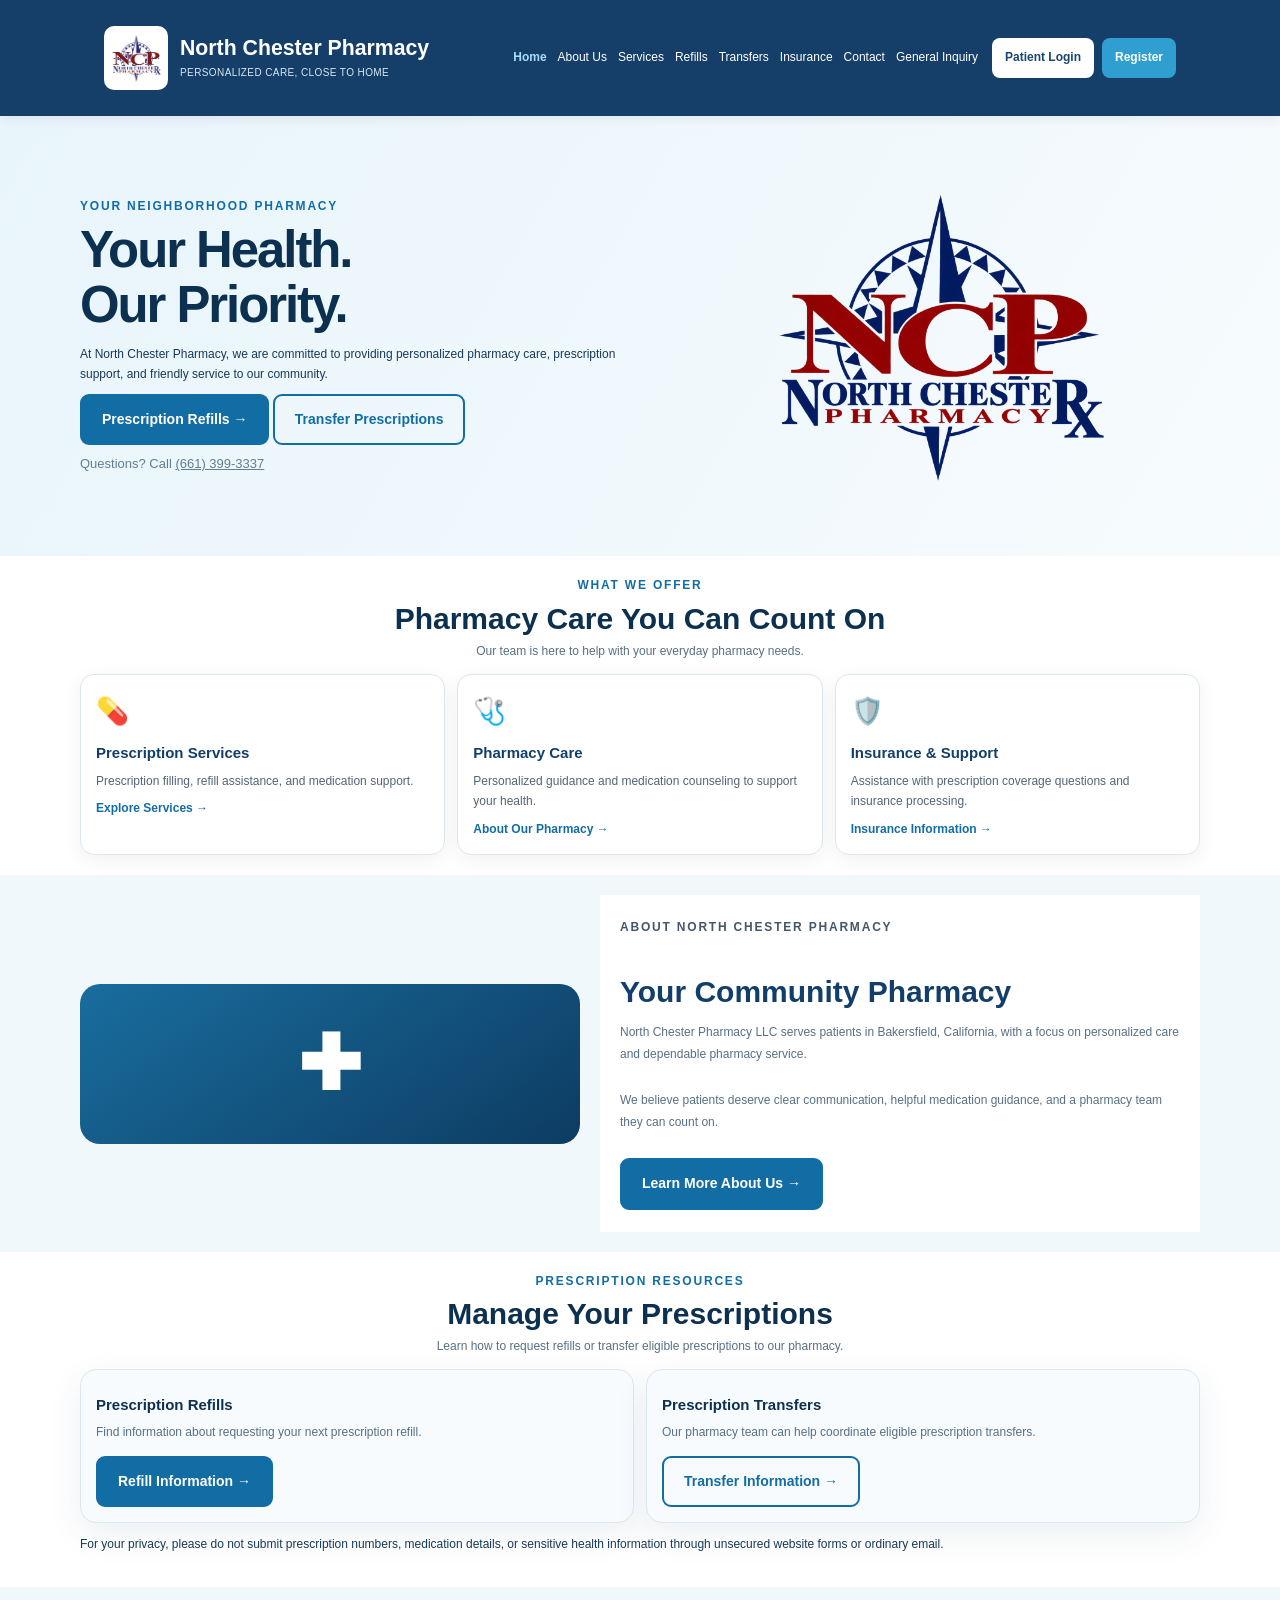
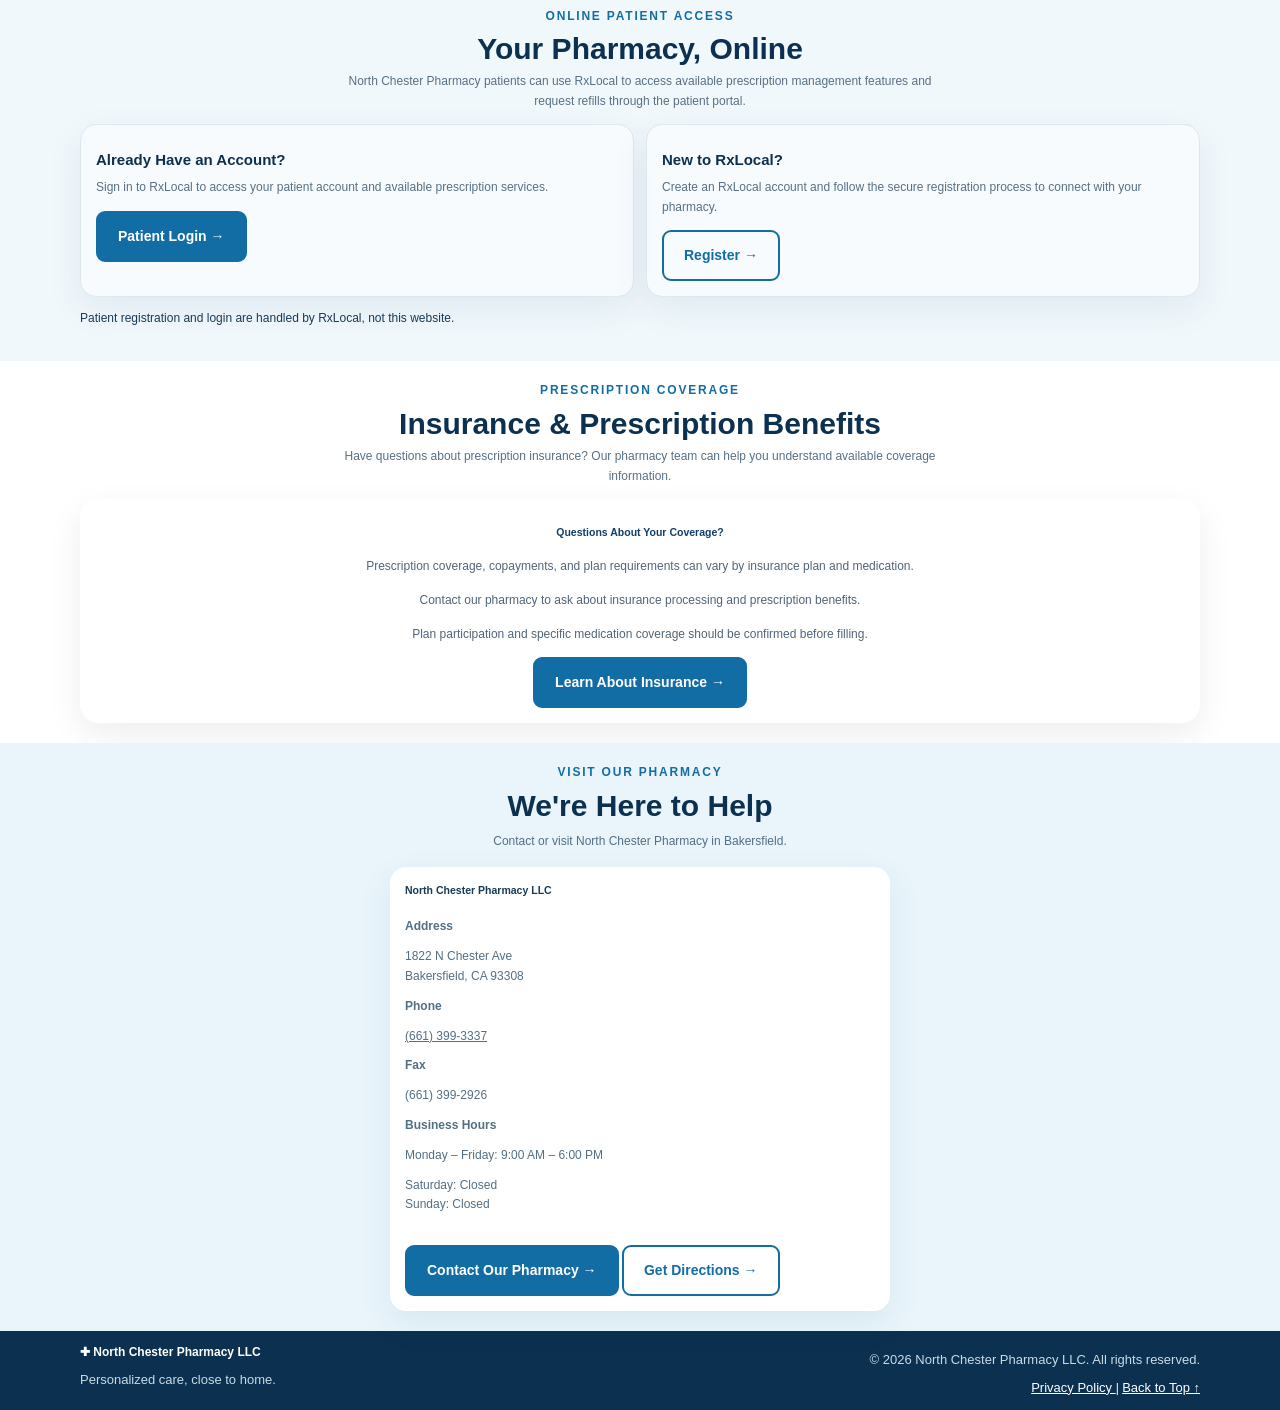
==== commit 28816374: "Add interactive pharmacy website features" ====
--- a/index.html
+++ b/index.html
@@ -771,6 +771,8 @@
         </div>
 
     </footer>
-
+<script src="js/script.js" defer></script>
+<script src="js/pharmacy.js" defer></script>
+<script src="js/patient-help.js" defer></script>
 </body>
 </html>
--- a/css/style.css
+++ b/css/style.css
@@ -1265,3 +1265,675 @@
         height: 260px;
     }
 }
+
+
+/* Reduce website font sizes by 25% */
+
+html {
+    font-size: 75%;
+}
+
+
+/* =========================================
+   COMPACT WEBSITE LAYOUT
+   Reduce excessive empty space
+   Applies to all website pages
+   ========================================= */
+
+/* General section spacing */
+.section {
+    padding-top: 38px;
+    padding-bottom: 38px;
+}
+
+/* Homepage hero */
+.hero-grid {
+    min-height: 0;
+    padding-top: 32px;
+    padding-bottom: 32px;
+    gap: 28px;
+}
+
+/* Homepage logo area */
+.hero .hero-art {
+    min-height: 240px;
+    height: auto;
+}
+
+/* Homepage text spacing */
+.hero h1 {
+    margin-bottom: 12px;
+}
+
+.hero .lead,
+.hero .hero-description {
+    margin-bottom: 16px;
+}
+
+.hero-note {
+    margin-top: 12px;
+}
+
+/* Section headings */
+.eyebrow {
+    margin-bottom: 8px;
+}
+
+.section-heading {
+    margin-bottom: 8px;
+}
+
+.section-intro {
+    margin-bottom: 20px;
+}
+
+/* Service and resource cards */
+.cards,
+.services-grid,
+.refills-grid,
+.transfers-grid,
+.insurance-grid,
+.contact-grid,
+.resource-grid {
+    gap: 16px;
+}
+
+.service-card,
+.resource-card,
+.refill-card,
+.transfer-card,
+.insurance-card,
+.contact-card {
+    padding: 20px;
+}
+
+/* Card text */
+.service-card h3,
+.resource-card h3,
+.refill-card h3,
+.transfer-card h3,
+.insurance-card h3,
+.contact-card h3 {
+    margin-top: 10px;
+    margin-bottom: 6px;
+}
+
+.service-card p,
+.resource-card p {
+    margin-bottom: 10px;
+}
+
+/* Split content sections */
+.split {
+    gap: 30px;
+}
+
+.split h2,
+.section-contact h2 {
+    margin-bottom: 12px;
+}
+
+/* About section graphic */
+.about-graphic {
+    min-height: 200px;
+}
+
+/* Other page hero sections */
+.about-hero,
+.services-hero,
+.refills-hero,
+.transfers-hero,
+.insurance-hero,
+.contact-hero,
+.privacy-hero {
+    padding-top: 38px;
+    padding-bottom: 38px;
+}
+
+/* Main content sections */
+.about-content,
+.services-section,
+.refills-section,
+.transfers-section,
+.transfers-info,
+.insurance-section,
+.insurance-details,
+.contact-section,
+.contact-directions,
+.privacy-content {
+    padding-top: 35px;
+    padding-bottom: 35px;
+}
+
+/* Call-to-action sections */
+.services-cta,
+.refills-help,
+.transfers-cta,
+.insurance-cta,
+.insurance-notice,
+.contact-notice {
+    padding-top: 30px;
+    padding-bottom: 30px;
+}
+
+/* Content headings and introductions */
+.services-section h2,
+.refills-section h2,
+.transfers-section h2,
+.insurance-section h2,
+.contact-section h2 {
+    margin-bottom: 15px;
+}
+
+.refills-intro,
+.transfers-intro,
+.insurance-intro,
+.contact-intro {
+    margin-bottom: 18px;
+}
+
+/* Lists of cards and steps */
+.resource-grid,
+.insurance-steps {
+    margin-top: 18px;
+}
+
+.insurance-step {
+    padding-top: 14px;
+    padding-bottom: 14px;
+}
+
+/* Homepage insurance card */
+.insurance-home-card {
+    padding: 22px;
+}
+
+/* Contact details */
+.contact-panel {
+    padding: 20px;
+}
+
+/* Footer */
+.site-footer {
+    padding-top: 18px;
+    padding-bottom: 18px;
+}
+
+/* Mobile and tablet spacing */
+@media (max-width: 900px) {
+    .section {
+        padding-top: 30px;
+        padding-bottom: 30px;
+    }
+
+    .hero-grid {
+        min-height: 0;
+        padding-top: 25px;
+        padding-bottom: 25px;
+        gap: 16px;
+    }
+
+    .hero .hero-art {
+        min-height: 200px;
+        height: auto;
+    }
+
+    .split,
+    .contact-grid {
+        gap: 20px;
+    }
+}
+
+@media (max-width: 600px) {
+    .section {
+        padding-top: 24px;
+        padding-bottom: 24px;
+    }
+
+    .hero-grid {
+        padding-top: 20px;
+        padding-bottom: 20px;
+        gap: 10px;
+    }
+
+    .hero .hero-art {
+        min-height: 170px;
+        height: auto;
+        margin: 0;
+    }
+
+    .service-card,
+    .resource-card,
+    .refill-card,
+    .transfer-card,
+    .insurance-card,
+    .contact-card {
+        padding: 16px;
+    }
+
+    .about-hero,
+    .services-hero,
+    .refills-hero,
+    .transfers-hero,
+    .insurance-hero,
+    .contact-hero,
+    .privacy-hero {
+        padding-top: 28px;
+        padding-bottom: 28px;
+    }
+
+    .about-content,
+    .services-section,
+    .refills-section,
+    .transfers-section,
+    .transfers-info,
+    .insurance-section,
+    .insurance-details,
+    .contact-section,
+    .contact-directions,
+    .privacy-content {
+        padding-top: 25px;
+        padding-bottom: 25px;
+    }
+}
+
+
+/* ==========================================
+   EXTRA COMPACT WEBSITE LAYOUT
+   Original font sizes, much less scrolling
+   ========================================== */
+
+/* Reduce spacing between major sections */
+.section {
+    padding-top: 20px;
+    padding-bottom: 20px;
+}
+
+/* Homepage hero */
+.hero-grid {
+    min-height: 0;
+    padding-top: 20px;
+    padding-bottom: 20px;
+    gap: 20px;
+}
+
+.hero .hero-art {
+    min-height: 180px;
+    height: auto;
+}
+
+/* Heading and paragraph spacing */
+.eyebrow {
+    margin-bottom: 5px;
+}
+
+.hero h1 {
+    margin-bottom: 8px;
+}
+
+.hero .lead,
+.hero .hero-description {
+    margin-bottom: 10px;
+}
+
+.hero-note {
+    margin-top: 8px;
+}
+
+.section-heading {
+    margin-bottom: 5px;
+}
+
+.section-intro {
+    margin-bottom: 12px;
+}
+
+/* Cards */
+.cards,
+.services-grid,
+.refills-grid,
+.transfers-grid,
+.insurance-grid,
+.contact-grid,
+.resource-grid {
+    gap: 12px;
+}
+
+.service-card,
+.resource-card,
+.refill-card,
+.transfer-card,
+.insurance-card,
+.contact-card {
+    padding: 15px;
+}
+
+.service-card h3,
+.resource-card h3,
+.refill-card h3,
+.transfer-card h3,
+.insurance-card h3,
+.contact-card h3 {
+    margin-top: 8px;
+    margin-bottom: 5px;
+}
+
+.service-card p,
+.resource-card p {
+    margin-bottom: 8px;
+}
+
+/* Icons */
+.card-icon {
+    width: 44px;
+    height: 44px;
+}
+
+.service-icon,
+.insurance-icon,
+.contact-icon {
+    margin-bottom: 8px;
+}
+
+/* About and information sections */
+.split {
+    gap: 20px;
+}
+
+.split h2,
+.section-contact h2 {
+    margin-bottom: 8px;
+}
+
+.about-graphic {
+    min-height: 160px;
+}
+
+/* All inside-page banners */
+.about-hero,
+.services-hero,
+.refills-hero,
+.transfers-hero,
+.insurance-hero,
+.contact-hero,
+.privacy-hero {
+    padding-top: 22px;
+    padding-bottom: 22px;
+}
+
+/* All inside-page content */
+.about-content,
+.services-section,
+.refills-section,
+.transfers-section,
+.transfers-info,
+.insurance-section,
+.insurance-details,
+.contact-section,
+.contact-directions,
+.privacy-content {
+    padding-top: 22px;
+    padding-bottom: 22px;
+}
+
+/* Call-to-action sections */
+.services-cta,
+.refills-help,
+.transfers-cta,
+.insurance-cta,
+.insurance-notice,
+.contact-notice {
+    padding-top: 20px;
+    padding-bottom: 20px;
+}
+
+/* Smaller gaps between headings and cards */
+.refills-intro,
+.transfers-intro,
+.insurance-intro,
+.contact-intro {
+    margin-bottom: 12px;
+}
+
+.resource-grid,
+.insurance-steps {
+    margin-top: 12px;
+}
+
+.insurance-step {
+    padding-top: 10px;
+    padding-bottom: 10px;
+}
+
+/* Contact and homepage panels */
+.contact-panel,
+.insurance-home-card {
+    padding: 15px;
+}
+
+/* Footer */
+.site-footer {
+    padding-top: 12px;
+    padding-bottom: 12px;
+}
+
+/* Mobile layout */
+@media (max-width: 900px) {
+    .section {
+        padding-top: 18px;
+        padding-bottom: 18px;
+    }
+
+    .hero-grid {
+        min-height: 0;
+        padding-top: 18px;
+        padding-bottom: 18px;
+        gap: 12px;
+    }
+
+    .hero .hero-art {
+        min-height: 150px;
+        height: auto;
+    }
+}
+
+@media (max-width: 600px) {
+    .section {
+        padding-top: 15px;
+        padding-bottom: 15px;
+    }
+
+    .hero-grid {
+        padding-top: 15px;
+        padding-bottom: 15px;
+        gap: 8px;
+    }
+
+    .hero .hero-art {
+        min-height: 140px;
+        height: auto;
+        margin: 0;
+    }
+
+    .service-card,
+    .resource-card,
+    .refill-card,
+    .transfer-card,
+    .insurance-card,
+    .contact-card {
+        padding: 12px;
+    }
+
+    .about-hero,
+    .services-hero,
+    .refills-hero,
+    .transfers-hero,
+    .insurance-hero,
+    .contact-hero,
+    .privacy-hero {
+        padding-top: 18px;
+        padding-bottom: 18px;
+    }
+
+    .about-content,
+    .services-section,
+    .refills-section,
+    .transfers-section,
+    .transfers-info,
+    .insurance-section,
+    .insurance-details,
+    .contact-section,
+    .contact-directions,
+    .privacy-content {
+        padding-top: 18px;
+        padding-bottom: 18px;
+    }
+}
+
+
+/* ==========================================
+   REDUCE ALL HEADINGS BY 25%
+   H1, H2, H3, H4, H5, H6
+   ALL WEBSITE PAGES
+   ========================================== */
+
+/* Default headings */
+h1 {
+    font-size: 1.5em;
+}
+
+h2 {
+    font-size: 1.125em;
+}
+
+h3 {
+    font-size: 0.8775em;
+}
+
+h4 {
+    font-size: 0.75em;
+}
+
+h5 {
+    font-size: 0.6225em;
+}
+
+h6 {
+    font-size: 0.5025em;
+}
+
+/* Homepage main heading */
+.hero h1 {
+    font-size: clamp(31.5px, 3.975vw, 52.5px);
+}
+
+/* Main headings on other pages */
+.about-hero h1,
+.services-hero h1,
+.refills-hero h1,
+.transfers-hero h1,
+.insurance-hero h1,
+.contact-hero h1,
+.privacy-hero h1 {
+    font-size: clamp(1.5rem, 3.75vw, 2.25rem);
+}
+
+/* Homepage section headings */
+.section-heading,
+.split h2,
+.section-contact h2 {
+    font-size: clamp(21.75px, 3vw, 30px);
+}
+
+/* Section headings on all inside pages */
+.services-section h2,
+.refills-section h2,
+.transfers-section h2,
+.transfers-info h2,
+.insurance-section h2,
+.insurance-details h2,
+.contact-section h2,
+.contact-directions h2 {
+    font-size: 1.5rem;
+}
+
+/* Privacy section headings */
+.privacy-content h2 {
+    font-size: 1.05rem;
+}
+
+/* All card headings */
+.service-card h3,
+.resource-card h3 {
+    font-size: 15px;
+}
+
+/* Mobile homepage heading */
+@media (max-width: 480px) {
+    .hero h1 {
+        font-size: 32.25px;
+    }
+}
+
+
+/* CENTER THE WE'RE HERE TO HELP CONTACT BOX */
+
+.section-contact .contact-grid {
+    display: flex;
+    justify-content: center;
+    align-items: center;
+    width: 100%;
+    max-width: 700px;
+    margin: 15px auto 0;
+}
+
+.section-contact .contact-panel {
+    width: 100%;
+    max-width: 500px;
+    margin: 0 auto;
+}
+
+/* Mobile responsive */
+@media (max-width: 600px) {
+    .section-contact .contact-grid {
+        width: 100%;
+        padding: 0;
+    }
+
+    .section-contact .contact-panel {
+        max-width: 100%;
+    }
+}
+
+/* =====================================
+   PHARMACY NAME AND TAGLINE IN HEADER
+   ===================================== */
+
+/* Increase pharmacy name by 25% */
+.site-header .brand strong {
+    font-size: 21.25px;
+    font-weight: 700;
+    line-height: 1.2;
+    color: #ffffff;
+}
+
+/* Keep tagline smaller */
+.site-header .brand small {
+    font-size: 10px;
+    font-weight: 500;
+    line-height: 1.4;
+    letter-spacing: 0.04em;
+    color: #d7e8f3;
+    margin-top: 4px;
+}
+
+/* Mobile screens */
+@media (max-width: 600px) {
+    .site-header .brand strong {
+        font-size: 17.5px;
+    }
+
+    .site-header .brand small {
+        font-size: 8px;
+    }
+}
